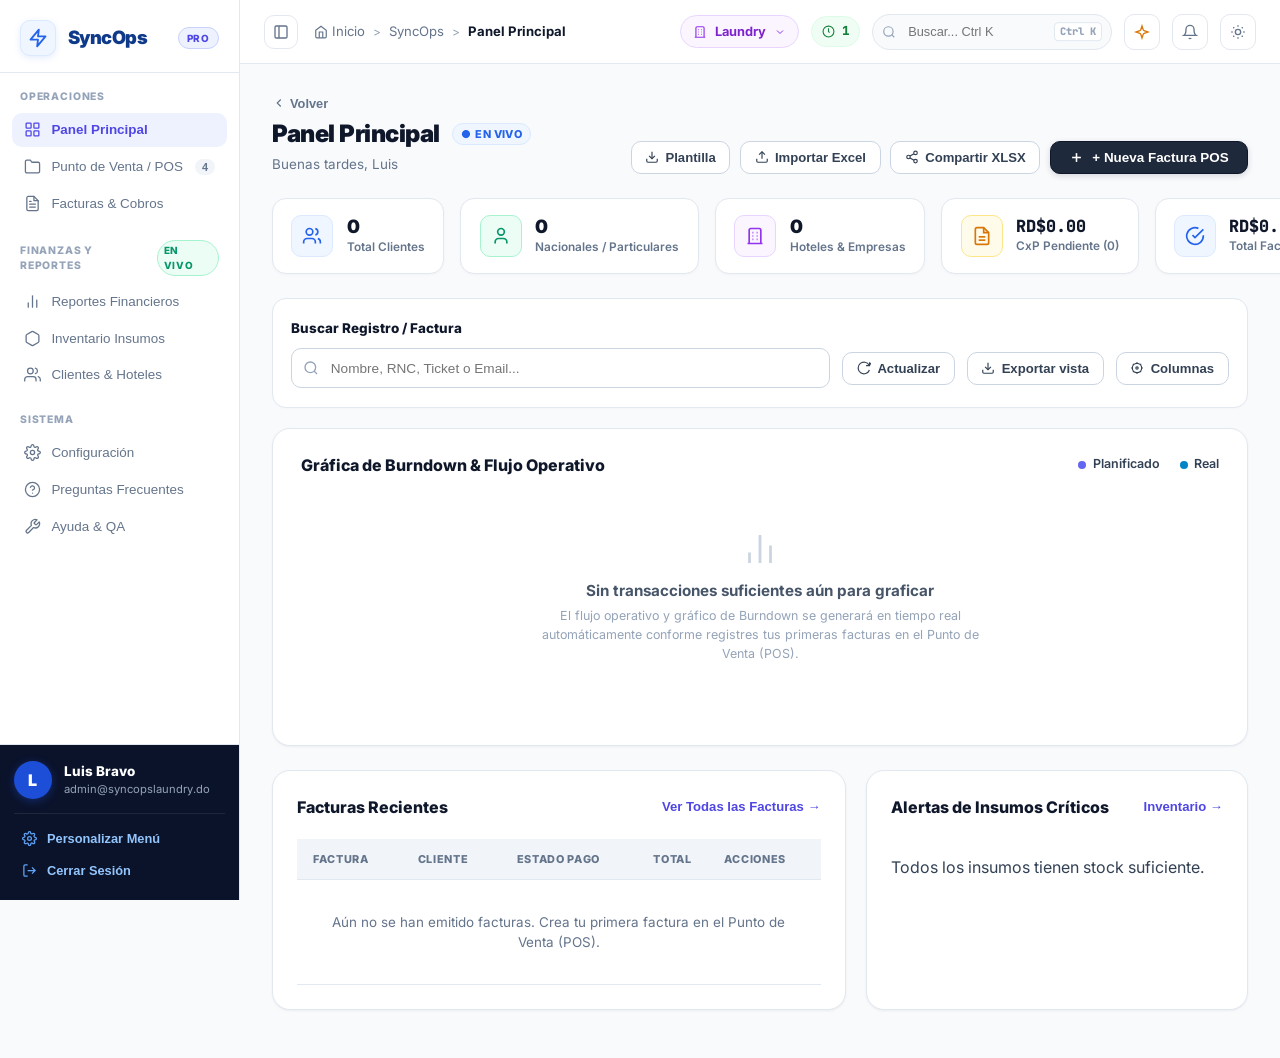
==== index.html @ 32631580 "feat: Add dark Fortexa user card with Personalizar Menú & Cerrar Sesión, and remove duplicate topbar" ====
<!DOCTYPE html>
<html lang="es">
<head>
  <meta charset="UTF-8" />
  <meta name="viewport" content="width=device-width, initial-scale=1.0" />
  <title>SyncOps — Laundry, Tailoring &amp; Billing Suite</title>

  <!-- Google Fonts: Inter + JetBrains Mono -->
  <link rel="preconnect" href="https://fonts.googleapis.com" />
  <link rel="preconnect" href="https://fonts.gstatic.com" crossorigin />
  <link href="https://fonts.googleapis.com/css2?family=Inter:wght@300;400;500;600;700;800;900&family=JetBrains+Mono:wght@500;700&display=swap" rel="stylesheet" />
  
  <link rel="stylesheet" href="styles.css" />
</head>
<body class="app-body">

  <!-- ==============================================
       BARRA LATERAL DE NAVEGACIÓN
       ============================================== -->
  <aside class="sidebar">
    <!-- Brand Header -->
    <div class="sidebar-brand">
      <div class="brand-icon">
        <svg width="20" height="20" viewBox="0 0 24 24" fill="none" stroke="#2563EB" stroke-width="2.2" stroke-linecap="round" stroke-linejoin="round">
          <polygon points="13 2 3 14 12 14 11 22 21 10 12 10 13 2"></polygon>
        </svg>
      </div>
      <span class="brand-name">SyncOps</span>
      <span class="brand-badge">PRO</span>
    </div>

    <!-- Navegación -->
    <nav class="sidebar-nav">
      <div class="nav-section-label">
        <span>OPERACIONES</span>
      </div>
      
      <button class="nav-item active" onclick="switchSection('dashboard', this)">
        <svg class="nav-icon" viewBox="0 0 24 24" fill="none" stroke="currentColor" stroke-width="2" stroke-linecap="round" stroke-linejoin="round">
          <rect x="3" y="3" width="7" height="7" rx="1"></rect>
          <rect x="14" y="3" width="7" height="7" rx="1"></rect>
          <rect x="14" y="14" width="7" height="7" rx="1"></rect>
          <rect x="3" y="14" width="7" height="7" rx="1"></rect>
        </svg>
        <span>Panel Principal</span>
      </button>

      <button class="nav-item" onclick="switchSection('pos', this)">
        <svg class="nav-icon" viewBox="0 0 24 24" fill="none" stroke="currentColor" stroke-width="2" stroke-linecap="round" stroke-linejoin="round">
          <path d="M22 19a2 2 0 0 1-2 2H4a2 2 0 0 1-2-2V5a2 2 0 0 1 2-2h5l2 3h9a2 2 0 0 1 2 2z"></path>
        </svg>
        <span>Punto de Venta / POS</span>
        <span class="nav-badge-pill">4</span>
      </button>

      <button class="nav-item" onclick="switchSection('facturacion', this)">
        <svg class="nav-icon" viewBox="0 0 24 24" fill="none" stroke="currentColor" stroke-width="2" stroke-linecap="round" stroke-linejoin="round">
          <path d="M14 2H6a2 2 0 0 0-2 2v16a2 2 0 0 0 2 2h12a2 2 0 0 0 2-2V8z"></path>
          <polyline points="14 2 14 8 20 8"></polyline>
          <line x1="16" y1="13" x2="8" y2="13"></line>
          <line x1="16" y1="17" x2="8" y2="17"></line>
          <polyline points="10 9 9 9 8 9"></polyline>
        </svg>
        <span>Facturas &amp; Cobros</span>
      </button>

      <div class="nav-section-label">
        <span>FINANZAS Y REPORTES</span>
        <span class="badge-live">En vivo</span>
      </div>

      <button class="nav-item" onclick="switchSection('reportes', this)">
        <svg class="nav-icon" viewBox="0 0 24 24" fill="none" stroke="currentColor" stroke-width="2" stroke-linecap="round" stroke-linejoin="round">
          <line x1="18" y1="20" x2="18" y2="10"></line>
          <line x1="12" y1="20" x2="12" y2="4"></line>
          <line x1="6" y1="20" x2="6" y2="14"></line>
        </svg>
        <span>Reportes Financieros</span>
      </button>

      <button class="nav-item" onclick="switchSection('inventario', this)">
        <svg class="nav-icon" viewBox="0 0 24 24" fill="none" stroke="currentColor" stroke-width="2" stroke-linecap="round" stroke-linejoin="round">
          <path d="M21 16V8a2 2 0 0 0-1-1.73l-7-4a2 2 0 0 0-2 0l-7 4A2 2 0 0 0 3 8v8a2 2 0 0 0 1 1.73l7 4a2 2 0 0 0 2 0l7-4A2 2 0 0 0 21 16z"></path>
        </svg>
        <span>Inventario Insumos</span>
      </button>

      <button class="nav-item" onclick="switchSection('clientes', this)">
        <svg class="nav-icon" viewBox="0 0 24 24" fill="none" stroke="currentColor" stroke-width="2" stroke-linecap="round" stroke-linejoin="round">
          <path d="M17 21v-2a4 4 0 0 0-4-4H5a4 4 0 0 0-4 4v2"></path>
          <circle cx="9" cy="7" r="4"></circle>
          <path d="M23 21v-2a4 4 0 0 0-3-3.87"></path>
          <path d="M16 3.13a4 4 0 0 1 0 7.75"></path>
        </svg>
        <span>Clientes &amp; Hoteles</span>
      </button>

      <div class="nav-section-label">
        <span>SISTEMA</span>
      </div>

      <button class="nav-item" onclick="switchSection('configuracion', this)">
        <svg class="nav-icon" viewBox="0 0 24 24" fill="none" stroke="currentColor" stroke-width="2" stroke-linecap="round" stroke-linejoin="round">
          <circle cx="12" cy="12" r="3"></circle>
          <path d="M19.4 15a1.65 1.65 0 0 0 .33 1.82l.06.06a2 2 0 0 1 0 2.83 2 2 0 0 1-2.83 0l-.06-.06a1.65 1.65 0 0 0-1.82-.33 1.65 1.65 0 0 0-1 1.51V21a2 2 0 0 1-2 2 2 2 0 0 1-2-2v-.09A1.65 1.65 0 0 0 9 19.4a1.65 1.65 0 0 0-1.82.33l-.06.06a2 2 0 0 1-2.83 0 2 2 0 0 1 0-2.83l.06-.06a1.65 1.65 0 0 0 .33-1.82 1.65 1.65 0 0 0-1.51-1H3a2 2 0 0 1-2-2 2 2 0 0 1 2-2h.09A1.65 1.65 0 0 0 4.6 9a1.65 1.65 0 0 0-.33-1.82l-.06-.06a2 2 0 0 1 0-2.83 2 2 0 0 1 2.83 0l.06.06a1.65 1.65 0 0 0 1.82.33H9a1.65 1.65 0 0 0 1-1.51V3a2 2 0 0 1 2-2 2 2 0 0 1 2 2v.09a1.65 1.65 0 0 0 1 1.51 1.65 1.65 0 0 0 1.82-.33l.06-.06a2 2 0 0 1 2.83 0 2 2 0 0 1 0 2.83l-.06.06a1.65 1.65 0 0 0-.33 1.82V9a1.65 1.65 0 0 0 1.51 1H21a2 2 0 0 1 2 2 2 2 0 0 1-2 2h-.09a1.65 1.65 0 0 0-1.51 1z"></path>
        </svg>
        <span>Configuración</span>
      </button>

      <button class="nav-item" onclick="switchSection('faq', this)">
        <svg class="nav-icon" viewBox="0 0 24 24" fill="none" stroke="currentColor" stroke-width="2" stroke-linecap="round" stroke-linejoin="round">
          <circle cx="12" cy="12" r="10"></circle>
          <path d="M9.09 9a3 3 0 0 1 5.83 1c0 2-3 3-3 3"></path>
          <line x1="12" y1="17" x2="12.01" y2="17"></line>
        </svg>
        <span>Preguntas Frecuentes</span>
      </button>

      <button class="nav-item" onclick="switchSection('ayuda', this)">
        <svg class="nav-icon" viewBox="0 0 24 24" fill="none" stroke="currentColor" stroke-width="2" stroke-linecap="round" stroke-linejoin="round">
          <path d="M14.7 6.3a1 1 0 0 0 0 1.4l1.6 1.6a1 1 0 0 0 1.4 0l3.77-3.77a6 6 0 0 1-7.94 7.94l-6.91 6.91a2.12 2.12 0 0 1-3-3l6.91-6.91a6 6 0 0 1 7.94-7.94l-3.76 3.76z"></path>
        </svg>
        <span>Ayuda &amp; QA</span>
      </button>
    </nav>

    <!-- Footer de Usuario Estilo Fortexa ERP -->
    <div class="sidebar-user-card">
      <div class="sidebar-user-profile">
        <div class="user-avatar-circle" id="userAvatar">L</div>
        <div class="user-meta">
          <strong id="userName">Luis Bravo</strong>
          <span id="userEmailText">luisbravobello@gmail.com</span>
        </div>
      </div>
      <div class="sidebar-user-links">
        <button type="button" class="sidebar-user-action-btn" onclick="switchSection('configuracion', document.querySelectorAll('.nav-item')[5])">
          <svg width="15" height="15" viewBox="0 0 24 24" fill="none" stroke="currentColor" stroke-width="2"><circle cx="12" cy="12" r="3"/><path d="M19.4 15a1.65 1.65 0 0 0 .33 1.82l.06.06a2 2 0 0 1 0 2.83 2 2 0 0 1-2.83 0l-.06-.06a1.65 1.65 0 0 0-1.82-.33 1.65 1.65 0 0 0-1 1.51V21a2 2 0 0 1-2 2 2 2 0 0 1-2-2v-.09A1.65 1.65 0 0 0 9 19.4a1.65 1.65 0 0 0-1.82.33l-.06.06a2 2 0 0 1-2.83 0 2 2 0 0 1 0-2.83l.06-.06a1.65 1.65 0 0 0 .33-1.82 1.65 1.65 0 0 0-1.51-1H3a2 2 0 0 1-2-2 2 2 0 0 1 2-2h.09A1.65 1.65 0 0 0 4.6 9a1.65 1.65 0 0 0-.33-1.82l-.06-.06a2 2 0 0 1 0-2.83 2 2 0 0 1 2.83 0l.06.06a1.65 1.65 0 0 0 1.82.33H9a1.65 1.65 0 0 0 1-1.51V3a2 2 0 0 1 2-2 2 2 0 0 1 2 2v.09a1.65 1.65 0 0 0 1 1.51 1.65 1.65 0 0 0 1.82-.33l.06-.06a2 2 0 0 1 2.83 0 2 2 0 0 1 0 2.83l-.06.06a1.65 1.65 0 0 0-.33 1.82V9a1.65 1.65 0 0 0 1.51 1H21a2 2 0 0 1 2 2 2 2 0 0 1-2 2h-.09a1.65 1.65 0 0 0-1.51 1z"/></svg>
          <span>Personalizar Menú</span>
        </button>
        <button type="button" class="sidebar-user-action-btn btn-logout-action" onclick="logout()">
          <svg width="15" height="15" viewBox="0 0 24 24" fill="none" stroke="currentColor" stroke-width="2"><path d="M9 21H5a2 2 0 0 1-2-2V5a2 2 0 0 1 2-2h4M16 17l5-5-5-5M21 12H9"/></svg>
          <span>Cerrar Sesión</span>
        </button>
      </div>
    </div>
  </aside>

  <!-- ==============================================
       MAIN LAYOUT & TOPBAR (FORTEXA ERP)
       ============================================== -->
  <div class="main-layout">
    
    <header class="topbar">
      <!-- Izquierda: Sidebar Toggle & Breadcrumbs -->
      <div class="topbar-left">
        <button class="btn-sidebar-toggle" title="Contraer barra lateral" onclick="document.querySelector('.sidebar').classList.toggle('collapsed')">
          <svg width="16" height="16" viewBox="0 0 24 24" fill="none" stroke="currentColor" stroke-width="2"><rect x="3" y="3" width="18" height="18" rx="2"/><line x1="9" y1="3" x2="9" y2="21"/></svg>
        </button>
        <div class="breadcrumbs">
          <a href="#" onclick="switchSection('dashboard', document.querySelectorAll('.nav-item')[0])">
            <svg width="14" height="14" viewBox="0 0 24 24" fill="none" stroke="currentColor" stroke-width="2"><path d="m3 9 9-7 9 7v11a2 2 0 0 1-2 2H5a2 2 0 0 1-2-2z"/><polyline points="9 22 9 12 15 12 15 22"/></svg>
            <span>Inicio</span>
          </a>
          <span class="breadcrumbs-sep">&gt;</span>
          <span>SyncOps</span>
          <span class="breadcrumbs-sep">&gt;</span>
          <span class="breadcrumbs-current" id="currentSectionTitle">Panel Principal</span>
        </div>
      </div>

      <!-- Derecha: Selector de Empresa + Search + Badges + Notificaciones -->
      <div class="topbar-right">
        <div class="org-selector-pill" onclick="switchSection('configuracion', document.querySelectorAll('.nav-item')[5])">
          <svg width="14" height="14" viewBox="0 0 24 24" fill="none" stroke="currentColor" stroke-width="2"><path d="M3 21h18M9 8h1M9 12h1M9 16h1M14 8h1M14 12h1M14 16h1M5 21V5a2 2 0 0 1 2-2h10a2 2 0 0 1 2 2v16"/></svg>
          <span id="topbarOrgName">Laundry</span>
          <svg width="12" height="12" viewBox="0 0 24 24" fill="none" stroke="currentColor" stroke-width="2"><polyline points="6 9 12 15 18 9"/></svg>
        </div>

        <div class="status-counter-pill" title="Terminal Activa">
          <svg width="13" height="13" viewBox="0 0 24 24" fill="none" stroke="currentColor" stroke-width="2"><circle cx="12" cy="12" r="10"/><polyline points="12 6 12 12 14 14"/></svg>
          <span>1</span>
        </div>

        <div class="topbar-search-box">
          <svg class="search-icon-fixed" width="14" height="14" viewBox="0 0 24 24" fill="none" stroke="currentColor" stroke-width="2"><circle cx="11" cy="11" r="8"/><line x1="21" y1="21" x2="16.65" y2="16.65"/></svg>
          <input type="text" id="globalSearchInput" class="topbar-search-input" placeholder="Buscar... Ctrl K" oninput="handleGlobalSearch(this.value)" />
          <span class="search-shortcut-badge">Ctrl K</span>
          <div id="globalSearchResults" class="search-dropdown-menu" style="display: none;"></div>
        </div>

        <button class="topbar-action-btn" title="Asistente de Productividad" onclick="showToast('Asistente SyncOps activo y sincronizado.', 'info')">
          <svg width="16" height="16" viewBox="0 0 24 24" fill="none" stroke="#D97706" stroke-width="2"><path d="m12 3-1.9 5.8a2 2 0 0 1-1.3 1.3L3 12l5.8 1.9a2 2 0 0 1 1.3 1.3L12 21l1.9-5.8a2 2 0 0 1 1.3-1.3L21 12l-5.8-1.9a2 2 0 0 1-1.3-1.3Z"/></svg>
        </button>

        <button class="topbar-action-btn" title="Notificaciones" onclick="showToast('Bandeja de notificaciones limpia. No hay alertas pendientes.', 'info')">
          <svg width="16" height="16" viewBox="0 0 24 24" fill="none" stroke="currentColor" stroke-width="2"><path d="M18 8A6 6 0 0 0 6 8c0 7-3 9-3 9h18s-3-2-3-9"/><path d="M13.73 21a2 2 0 0 1-3.46 0"/></svg>
        </button>

        <button class="topbar-action-btn" title="Configuración de la Tienda" onclick="switchSection('configuracion', document.querySelectorAll('.nav-item')[5])">
          <svg width="16" height="16" viewBox="0 0 24 24" fill="none" stroke="currentColor" stroke-width="2"><circle cx="12" cy="12" r="4"/><path d="M12 2v2"/><path d="M12 20v2"/><path d="m4.93 4.93 1.41 1.41"/><path d="m17.66 17.66 1.41 1.41"/><path d="M2 12h2"/><path d="M20 12h2"/><path d="m6.34 17.66-1.41 1.41"/><path d="m19.07 4.93-1.41 1.41"/></svg>
        </button>
      </div>
    </header>

    <div class="content-wrapper">

      <!-- ====================================================
           1. SECCIÓN: DASHBOARD (PANEL PRINCIPAL FORTEXA ERP)
           ==================================================== -->
      <section id="section-dashboard" class="content-section active">
        
        <!-- HEADER DE PÁGINA FORTEXA -->
        <div class="fortexa-page-header">
          <div>
            <button class="btn-back-link" onclick="history.back()">
              <svg width="14" height="14" viewBox="0 0 24 24" fill="none" stroke="currentColor" stroke-width="2"><path d="m15 18-6-6 6-6"/></svg>
              <span>Volver</span>
            </button>
            <div class="fortexa-title-box">
              <h1 class="fortexa-title">Panel Principal</h1>
              <span class="badge-live-pill"><span style="color: #2563EB;">●</span> EN VIVO</span>
            </div>
            <p class="fortexa-sub" id="dashboardGreeting">Gestiona tu catálogo de operaciones, facturación y clientes</p>
          </div>

          <!-- BOTONES DE ACCIÓN FORTEXA ERP -->
          <div class="fortexa-actions-group">
            <button class="btn-fortexa-outline" onclick="testEpsonT20II()" title="Descargar plantilla de prueba">
              <svg width="14" height="14" viewBox="0 0 24 24" fill="none" stroke="currentColor" stroke-width="2"><path d="M21 15v4a2 2 0 0 1-2 2H5a2 2 0 0 1-2-2v-4"/><polyline points="7 10 12 15 17 10"/><line x1="12" y1="15" x2="12" y2="3"/></svg>
              <span>Plantilla</span>
            </button>
            <button class="btn-fortexa-outline" onclick="exportToExcel('facturas')" title="Exportar reporte de facturas">
              <svg width="14" height="14" viewBox="0 0 24 24" fill="none" stroke="currentColor" stroke-width="2"><path d="M21 15v4a2 2 0 0 1-2 2H5a2 2 0 0 1-2-2v-4"/><polyline points="17 8 12 3 7 8"/><line x1="12" y1="3" x2="12" y2="15"/></svg>
              <span>Importar Excel</span>
            </button>
            <button class="btn-fortexa-outline" onclick="exportToExcel('facturas')" title="Compartir XLSX">
              <svg width="14" height="14" viewBox="0 0 24 24" fill="none" stroke="currentColor" stroke-width="2"><circle cx="18" cy="5" r="3"/><circle cx="6" cy="12" r="3"/><circle cx="18" cy="19" r="3"/><line x1="8.59" y1="13.51" x2="15.42" y2="17.49"/><line x1="15.41" y1="6.51" x2="8.59" y2="10.49"/></svg>
              <span>Compartir XLSX</span>
            </button>
            <button class="btn-fortexa-primary" onclick="switchSection('pos', document.querySelectorAll('.nav-item')[1])">
              <svg width="15" height="15" viewBox="0 0 24 24" fill="none" stroke="currentColor" stroke-width="2.5"><line x1="12" y1="5" x2="12" y2="19"/><line x1="5" y1="12" x2="19" y2="12"/></svg>
              <span>+ Nueva Factura POS</span>
            </button>
          </div>
        </div>

        <!-- FILA DE 5 TARJETAS KPI (FORTEXA ERP) -->
        <div class="fortexa-kpi-row">
          
          <!-- Card 1: Total Clientes -->
          <div class="fortexa-kpi-card">
            <div class="fortexa-kpi-icon kpi-bg-blue">
              <svg width="20" height="20" viewBox="0 0 24 24" fill="none" stroke="currentColor" stroke-width="2"><path d="M16 21v-2a4 4 0 0 0-4-4H6a4 4 0 0 0-4 4v2"/><circle cx="9" cy="7" r="4"/><path d="M22 21v-2a4 4 0 0 0-3-3.87"/><path d="M16 3.13a4 4 0 0 1 0 7.75"/></svg>
            </div>
            <div class="fortexa-kpi-info">
              <div class="fortexa-kpi-number" id="kpiClientesCount">0</div>
              <div class="fortexa-kpi-label">Total Clientes</div>
            </div>
          </div>

          <!-- Card 2: Particulares -->
          <div class="fortexa-kpi-card">
            <div class="fortexa-kpi-icon kpi-bg-green">
              <svg width="20" height="20" viewBox="0 0 24 24" fill="none" stroke="currentColor" stroke-width="2"><path d="M19 21v-2a4 4 0 0 0-4-4H9a4 4 0 0 0-4 4v2"/><circle cx="12" cy="7" r="4"/></svg>
            </div>
            <div class="fortexa-kpi-info">
              <div class="fortexa-kpi-number" id="kpiParticularesCount">0</div>
              <div class="fortexa-kpi-label">Nacionales / Particulares</div>
            </div>
          </div>

          <!-- Card 3: Hoteles & Corporativos -->
          <div class="fortexa-kpi-card">
            <div class="fortexa-kpi-icon kpi-bg-purple">
              <svg width="20" height="20" viewBox="0 0 24 24" fill="none" stroke="currentColor" stroke-width="2"><path d="M3 21h18M9 8h1M9 12h1M9 16h1M14 8h1M14 12h1M14 16h1M5 21V5a2 2 0 0 1 2-2h10a2 2 0 0 1 2 2v16"/></svg>
            </div>
            <div class="fortexa-kpi-info">
              <div class="fortexa-kpi-number" id="kpiHotelesCount">0</div>
              <div class="fortexa-kpi-label">Hoteles &amp; Empresas</div>
            </div>
          </div>

          <!-- Card 4: Cuentas por Cobrar Pendiente -->
          <div class="fortexa-kpi-card">
            <div class="fortexa-kpi-icon kpi-bg-amber">
              <svg width="20" height="20" viewBox="0 0 24 24" fill="none" stroke="currentColor" stroke-width="2"><path d="M14 2H6a2 2 0 0 0-2 2v16a2 2 0 0 0 2 2h12a2 2 0 0 0 2-2V8z"/><polyline points="14 2 14 8 20 8"/><line x1="16" y1="13" x2="8" y2="13"/><line x1="16" y1="17" x2="8" y2="17"/></svg>
            </div>
            <div class="fortexa-kpi-info">
              <div class="fortexa-kpi-number font-mono text-amber" id="kpiCxPPendiente">RD$0.00</div>
              <div class="fortexa-kpi-label">CxP Pendiente (<span id="kpiFacturasPendientesCount">0</span>)</div>
            </div>
          </div>

          <!-- Card 5: Total Facturado / Cobrado -->
          <div class="fortexa-kpi-card">
            <div class="fortexa-kpi-icon kpi-bg-blue">
              <svg width="20" height="20" viewBox="0 0 24 24" fill="none" stroke="currentColor" stroke-width="2"><path d="M22 11.08V12a10 10 0 1 1-5.93-9.14"/><polyline points="22 4 12 14.01 9 11.01"/></svg>
            </div>
            <div class="fortexa-kpi-info">
              <div class="fortexa-kpi-number font-mono text-blue" id="kpiVentasHoy">RD$0.00</div>
              <div class="fortexa-kpi-label">Total Facturado</div>
            </div>
          </div>

        </div>

        <!-- TARJETA DE BÚSQUEDA Y FILTRADO FORTEXA ERP -->
        <div class="fortexa-filter-card">
          <div class="fortexa-filter-title">Buscar Registro / Factura</div>
          <div class="fortexa-filter-row">
            <div class="fortexa-filter-input-box">
              <svg class="fortexa-filter-icon" width="16" height="16" viewBox="0 0 24 24" fill="none" stroke="currentColor" stroke-width="2"><circle cx="11" cy="11" r="8"/><line x1="21" y1="21" x2="16.65" y2="16.65"/></svg>
              <input type="text" class="fortexa-filter-input" placeholder="Nombre, RNC, Ticket o Email..." oninput="handleGlobalSearch(this.value)" />
            </div>
            <button class="btn-fortexa-outline" onclick="renderDashboard()" title="Actualizar datos">
              <svg width="14" height="14" viewBox="0 0 24 24" fill="none" stroke="currentColor" stroke-width="2"><path d="M21.5 2v6h-6M21.34 15.57a10 10 0 1 1-.57-8.38l5.67-5.67"/></svg>
              <span>Actualizar</span>
            </button>
            <button class="btn-fortexa-outline" onclick="exportToExcel('dashboard')" title="Exportar vista actual">
              <svg width="14" height="14" viewBox="0 0 24 24" fill="none" stroke="currentColor" stroke-width="2"><path d="M21 15v4a2 2 0 0 1-2 2H5a2 2 0 0 1-2-2v-4"/><polyline points="7 10 12 15 17 10"/><line x1="12" y1="15" x2="12" y2="3"/></svg>
              <span>Exportar vista</span>
            </button>
            <button class="btn-fortexa-outline" onclick="showToast('Vista de columnas optimizada.', 'info')" title="Ajustar columnas">
              <svg width="14" height="14" viewBox="0 0 24 24" fill="none" stroke="currentColor" stroke-width="2"><path d="M12 20a8 8 0 1 0 0-16 8 8 0 0 0 0 16Z"/><path d="M12 14a2 2 0 1 0 0-4 2 2 0 0 0 0 4Z"/><path d="M12 2v2"/><path d="M12 20v2"/><path d="m4.93 4.93 1.41 1.41"/><path d="m17.66 17.66 1.41 1.41"/><path d="M2 12h2"/><path d="M20 12h2"/><path d="m6.34 17.66-1.41 1.41"/><path d="m19.07 4.93-1.41 1.41"/></svg>
              <span>Columnas</span>
            </button>
          </div>
        </div>

        <!-- GRÁFICA DE TENDENCIA OPERATIVA (DINÁMICA Y LIMPIA) -->
        <div class="chart-card">
          <div class="chart-header">
            <span class="chart-title">Gráfica de Burndown &amp; Flujo Operativo</span>
            <div class="chart-legends">
              <div class="legend-item">
                <span class="legend-dot-plan"></span>
                <span>Planificado</span>
              </div>
              <div class="legend-item">
                <span class="legend-dot-real"></span>
                <span>Real</span>
              </div>
            </div>
          </div>

          <div class="chart-svg-container" id="dashboardChartContainer">
            <!-- Renderizado dinámicamente por JavaScript -->
          </div>
        </div>

        <!-- TABLAS DEL DASHBOARD -->
        <div class="grid-2col">
          <div class="card">
            <div class="card-header">
              <h3>Facturas Recientes</h3>
              <button class="btn-link" onclick="switchSection('facturacion', document.querySelectorAll('.nav-item')[2])">Ver Todas las Facturas →</button>
            </div>
            <div class="table-responsive">
              <table class="table" id="tableRecentOrders">
                <thead>
                  <tr>
                    <th>FACTURA</th>
                    <th>CLIENTE</th>
                    <th>ESTADO PAGO</th>
                    <th style="text-align: right;">TOTAL</th>
                    <th>ACCIONES</th>
                  </tr>
                </thead>
                <tbody></tbody>
              </table>
            </div>
          </div>

          <div class="card">
            <div class="card-header">
              <h3>Alertas de Insumos Críticos</h3>
              <button class="btn-link" onclick="switchSection('inventario', document.querySelectorAll('.nav-item')[4])">Inventario →</button>
            </div>
            <div class="alerts-list" id="dashboardAlertsList"></div>
          </div>
        </div>
      </section>

      <!-- ====================================================
           2. SECCIÓN: PUNTO DE VENTA (POS)
           ==================================================== -->
      <section class="content-section" id="section-pos">
        <div class="pos-layout">
          
          <!-- LADO IZQUIERDO: CLIENTE, CATÁLOGO Y PERSONALIZACIÓN DE PRENDAS -->
          <div class="pos-left">
            
            <!-- PASO 1: DATOS DE LA FACTURA & CLIENTE -->
            <div class="card pos-step-card" style="margin-bottom: 1.25rem;">
              <div class="pos-step-header">
                <div class="pos-step-badge">1</div>
                <div>
                  <h4 class="pos-step-title">Cliente &amp; Número de Factura</h4>
                  <p class="pos-step-sub">Define el cliente y la secuencia de la orden</p>
                </div>
                <button class="btn btn-sm btn-outline" style="margin-left: auto;" onclick="openNewClientModal()">
                  <svg width="14" height="14" viewBox="0 0 24 24" fill="none" stroke="currentColor" stroke-width="2"><path d="M16 21v-2a4 4 0 0 0-4-4H6a4 4 0 0 0-4 4v2"/><circle cx="9" cy="7" r="4"/><line x1="19" y1="8" x2="19" y2="14"/><line x1="22" y1="11" x2="16" y2="11"/></svg>
                  <span>+ Registrar Cliente</span>
                </button>
              </div>

              <!-- Fila de Entradas Paso 1 -->
              <div class="pos-step1-grid">
                <div class="form-group">
                  <label class="field-label">Nº de Factura Actual:</label>
                  <input type="text" id="posInvoiceNumber" class="form-input font-mono font-bold text-blue" style="background: #EFF6FF; border-color: #BFDBFE;" placeholder="FAC-001001" />
                </div>
                <div class="form-group">
                  <label class="field-label">Seleccionar Cliente:</label>
                  <select id="posClientSelect" class="form-input" onchange="handleClientSelect(this)"></select>
                </div>
                <div class="form-group">
                  <label class="field-label">Fecha / Hora de Entrega:</label>
                  <input type="datetime-local" id="posDeliveryDate" class="form-input" />
                </div>
              </div>

              <div class="pos-urgent-row">
                <label class="checkbox-label" style="color: #DC2626; font-weight: 700;">
                  <input type="checkbox" id="posIsUrgent" onchange="calculatePosTotal()" />
                  <span>Servicio Urgente / Prioritario (+15% Recargo por Entrega Inmediata)</span>
                </label>
              </div>
            </div>

            <!-- PASO 2: CATÁLOGO Y PERSONALIZACIÓN DE PRECIOS -->
            <div class="card pos-step-card">
              <div class="pos-step-header">
                <div class="pos-step-badge">2</div>
                <div>
                  <h4 class="pos-step-title">Catálogo de Servicios &amp; Máquinas</h4>
                  <p class="pos-step-sub">Haz clic en cualquier ítem para cargarlo y personalizar su precio</p>
                </div>
              </div>

              <!-- Pestañas de Categoría Limpias -->
              <div class="catalog-tabs">
                <button class="catalog-tab active" onclick="filterCatalog('Todos', this)">Todos</button>
                <button class="catalog-tab" onclick="filterCatalog('Lavandería', this)">Lavandería</button>
                <button class="catalog-tab" onclick="filterCatalog('Sastrería', this)">Sastrería</button>
                <button class="catalog-tab" onclick="filterCatalog('Autoservicio', this)">Autoservicio &amp; Máquinas</button>
                <button class="catalog-tab" onclick="filterCatalog('Hotelería', this)">Hotelería (x Kg)</button>
              </div>

              <!-- Cuadrícula de Ítems Clickeables -->
              <div class="catalog-grid" id="posCatalogGrid"></div>

              <!-- Formulario de Configuración del Ítem con Precio Personalizado -->
              <div class="item-builder-box">
                <div class="item-builder-header">
                  <div style="display: flex; align-items: center; gap: .5rem;">
                    <svg width="16" height="16" viewBox="0 0 24 24" fill="none" stroke="#2563EB" stroke-width="2"><path d="M12 20h9"/><path d="M16.5 3.5a2.121 2.121 0 0 1 3 3L7 19l-4 1 1-4L16.5 3.5z"/></svg>
                    <span id="builderItemName" style="font-weight: 800; color: #1E293B;">Configuración del Artículo / Servicio</span>
                  </div>
                  <span class="badge-pill bg-blue" style="font-size: .74rem; font-weight: 700;">Precio Editable al Instante</span>
                </div>

                <div class="form-row-3" style="display: grid; grid-template-columns: 1.5fr 1fr 0.8fr; gap: .75rem; margin-bottom: .75rem;">
                  <div class="form-group">
                    <label class="field-label">Descripción / Prenda:</label>
                    <input type="text" id="builderDesc" class="form-input" placeholder="Ej. Camisa de Lino / Vestido" />
                  </div>
                  <div class="form-group">
                    <label class="field-label">Categoría / Servicio:</label>
                    <select id="builderService" class="form-input" onchange="toggleTailoringDrawer(this.value)">
                      <option value="Lavandería">Lavandería (Lavado &amp; Planchado)</option>
                      <option value="Sastrería">Sastrería / Arreglo</option>
                      <option value="Autoservicio">Autoservicio / Máquina</option>
                      <option value="HotelVolumen">Hotelería / Gran Volumen (x Kg)</option>
                    </select>
                  </div>
                  <div class="form-group">
                    <label class="field-label">Cantidad / Peso:</label>
                    <div style="display: flex; align-items: center; gap: 4px;">
                      <input type="number" id="builderQty" class="form-input font-mono font-bold" value="1" min="1" step="1" style="text-align: center;" />
                    </div>
                  </div>
                </div>

                <div class="form-row-3" style="display: grid; grid-template-columns: 1fr 1fr 1fr; gap: .75rem; margin-bottom: .85rem;">
                  <!-- PRECIO PERSONALIZABLE POR EL USUARIO -->
                  <div class="form-group">
                    <label class="field-label" style="color: #2563EB; font-weight: 800;">Precio Unitario Personalizado (RD$) *</label>
                    <input type="number" id="builderPrice" class="form-input font-mono font-bold" value="180" style="border: 2px solid #2563EB; background: #EFF6FF; color: #1D4ED8; font-size: 1.05rem;" />
                  </div>
                  <div class="form-group">
                    <label class="field-label">Color / Tipo de Tela:</label>
                    <input type="text" id="builderColor" class="form-input" placeholder="Ej. Azul Marino / Lino" />
                  </div>
                  <div class="form-group">
                    <label class="field-label">Observaciones / Detalles:</label>
                    <input type="text" id="builderDefects" class="form-input" placeholder="Ej. Mancha previa, botón extra" />
                  </div>
                </div>

                <div class="tailoring-drawer" id="tailoringDrawer" style="display: none;">
                  <div class="drawer-header">Especificaciones de Sastrería &amp; Taller</div>
                  <div class="form-row-2" style="display: grid; grid-template-columns: 1fr 1fr; gap: .75rem;">
                    <div class="form-group">
                      <label class="field-label">Tipo de Arreglo:</label>
                      <input type="text" id="tailorAlterationType" class="form-input" placeholder="Ej. Dobladillo / Ruedo a 38 pulgadas" />
                    </div>
                    <div class="form-group">
                      <label class="field-label">Medidas / Indicaciones:</label>
                      <input type="text" id="tailorMeasurements" class="form-input" placeholder="Ej. Reducir 2cm en cintura" />
                    </div>
                  </div>
                </div>

                <button type="button" class="btn btn-primary btn-add-item" onclick="addItemToOrder()" style="width: 100%; padding: .85rem; font-size: .92rem; font-weight: 800; display: flex; align-items: center; justify-content: center; gap: .5rem;">
                  <svg width="18" height="18" viewBox="0 0 24 24" fill="none" stroke="currentColor" stroke-width="2.5"><line x1="12" y1="5" x2="12" y2="19"/><line x1="5" y1="12" x2="19" y2="12"/></svg>
                  <span>Agregar Artículo a la Factura</span>
                </button>
              </div>
            </div>
          </div>

          <!-- LADO DERECHO: RESUMEN DE FACTURA, TOTALES & COBRO -->
          <div class="pos-right">
            <div class="card pos-summary-card">
              <div class="card-header" style="border-bottom: 1px solid var(--border); padding-bottom: .85rem;">
                <div>
                  <h3 style="font-size: 1.05rem;">Resumen de Factura</h3>
                  <span style="font-size: .75rem; color: var(--text-muted);">Comprobante en tiempo real</span>
                </div>
                <span class="badge-pill bg-blue" id="posItemsCount">0 artículos</span>
              </div>

              <!-- Lista de Prendas Agregadas -->
              <div class="pos-items-list" id="posItemsList">
                <div class="empty-state-pos">No hay artículos agregados a la orden.</div>
              </div>

              <!-- Desglose de Totales -->
              <div class="pos-totals-box">
                <div class="total-row">
                  <span>Subtotal:</span>
                  <strong id="posSubtotal" class="font-mono">RD$0.00</strong>
                </div>
                <div class="total-row">
                  <span>Descuento Especial (RD$):</span>
                  <input type="number" id="posDiscount" class="input-inline font-mono" value="0" min="0" oninput="calculatePosTotal()" />
                </div>
                
                <!-- TOTAL DESTACADO -->
                <div class="total-row-highlight" style="background: #1E293B; color: #FFFFFF; border-radius: var(--r-md); padding: .85rem 1.15rem; margin: .85rem 0;">
                  <span style="color: #94A3B8; font-size: .95rem; font-weight: 800;">TOTAL GENERAL:</span>
                  <strong id="posTotal" class="font-mono" style="font-size: 1.45rem; font-weight: 900; color: #38BDF8;">RD$0.00</strong>
                </div>

                <!-- Método de Pago -->
                <div style="margin-top: .75rem;">
                  <label class="field-label" style="font-size: .78rem; font-weight: 800; color: var(--text-muted); text-transform: uppercase;">Método de Cobro:</label>
                  <div class="payment-tabs">
                    <button type="button" class="payment-tab active" onclick="selectPaymentMethod('Efectivo', this)">Efectivo</button>
                    <button type="button" class="payment-tab" onclick="selectPaymentMethod('Tarjeta', this)">Tarjeta POS</button>
                    <button type="button" class="payment-tab" onclick="selectPaymentMethod('Transferencia', this)">Transferencia</button>
                  </div>
                </div>

                <!-- Monto Cobrado / Abono -->
                <div class="form-group" style="margin-top: .85rem;">
                  <div style="display: flex; justify-content: space-between; align-items: center; margin-bottom: 4px;">
                    <label class="field-label">Monto Cobrado / Abono (RD$):</label>
                    <button type="button" class="btn-link" style="font-size: .74rem; font-weight: 800; color: #2563EB;" onclick="payFullOrder()">Pagar Total Completo</button>
                  </div>
                  <input type="number" id="posAmountPaid" class="form-input font-mono font-bold" value="0" min="0" oninput="calculatePosTotal()" style="font-size: 1.05rem;" />
                </div>

                <!-- Saldo Pendiente -->
                <div class="total-row" style="margin-top: .65rem; padding-top: .5rem; border-top: 1px dashed var(--border);">
                  <span style="font-weight: 800; color: #DC2626;">Saldo Pendiente por Cobrar:</span>
                  <strong id="posBalanceDue" class="font-mono text-rose font-bold" style="font-size: 1.05rem;">RD$0.00</strong>
                </div>

                <!-- Botón Principal: Generar Factura e Imprimir -->
                <button type="button" class="btn btn-success" onclick="saveAndPrintOrder()" style="width: 100%; margin-top: 1.15rem; padding: .95rem; font-size: .95rem; font-weight: 900; letter-spacing: .02em; display: flex; align-items: center; justify-content: center; gap: .6rem; box-shadow: 0 4px 14px rgba(5, 150, 105, 0.25);">
                  <svg width="18" height="18" viewBox="0 0 24 24" fill="none" stroke="currentColor" stroke-width="2.5"><polyline points="6 9 6 2 18 2 18 9"/><path d="M6 18H4a2 2 0 0 1-2-2v-5a2 2 0 0 1 2-2h16a2 2 0 0 1 2 2v5a2 2 0 0 1-2 2h-2"/><rect width="12" height="8" x="6" y="14"/></svg>
                  <span>EMITIR FACTURA &amp; IMPRIMIR TICKET</span>
                </button>
              </div>

          </div>
        </div>
      </section>

      <!-- ====================================================
           3. SECCIÓN: FACTURACIÓN & HISTORIAL DE FACTURAS (FORTEXA ERP)
           ==================================================== -->
      <section id="section-facturacion" class="content-section">
        <!-- HEADER DE PÁGINA FORTEXA -->
        <div class="fortexa-page-header">
          <div>
            <button class="btn-back-link" onclick="switchSection('dashboard', document.querySelectorAll('.nav-item')[0])">
              <svg width="14" height="14" viewBox="0 0 24 24" fill="none" stroke="currentColor" stroke-width="2"><path d="m15 18-6-6 6-6"/></svg>
              <span>Volver al Panel</span>
            </button>
            <div class="fortexa-title-box">
              <h1 class="fortexa-title">Historial de Facturas &amp; Cobros</h1>
              <span class="badge-live-pill"><span style="color: #2563EB;">●</span> EN VIVO</span>
            </div>
            <p class="fortexa-sub">Monitorea facturas emitidas, saldos pendientes y cobros registrados</p>
          </div>

          <!-- BOTONES DE ACCIÓN FORTEXA ERP -->
          <div class="fortexa-actions-group">
            <button class="btn-fortexa-outline" onclick="exportToExcel('facturas')" title="Exportar reporte de facturas">
              <svg width="14" height="14" viewBox="0 0 24 24" fill="none" stroke="currentColor" stroke-width="2"><path d="M14 2H6a2 2 0 0 0-2 2v16a2 2 0 0 0 2 2h12a2 2 0 0 0 2-2V8z"/><polyline points="14 2 14 8 20 8"/><line x1="12" y1="18" x2="12" y2="12"/><line x1="9" y1="15" x2="15" y2="15"/></svg>
              <span>Exportar Excel</span>
            </button>
            <button class="btn-fortexa-primary" onclick="switchSection('pos', document.querySelectorAll('.nav-item')[1])">
              <svg width="15" height="15" viewBox="0 0 24 24" fill="none" stroke="currentColor" stroke-width="2.5"><line x1="12" y1="5" x2="12" y2="19"/><line x1="5" y1="12" x2="19" y2="12"/></svg>
              <span>+ Nueva Factura POS</span>
            </button>
          </div>
        </div>

        <!-- TARJETA DE BÚSQUEDA Y FILTRADO FORTEXA ERP -->
        <div class="fortexa-filter-card">
          <div class="fortexa-filter-title">Buscar Factura / Cliente</div>
          <div class="fortexa-filter-row">
            <div class="fortexa-filter-input-box">
              <svg class="fortexa-filter-icon" width="16" height="16" viewBox="0 0 24 24" fill="none" stroke="currentColor" stroke-width="2"><circle cx="11" cy="11" r="8"/><line x1="21" y1="21" x2="16.65" y2="16.65"/></svg>
              <input type="text" id="facturacionSearchInput" class="fortexa-filter-input" placeholder="Buscar factura, cliente, teléfono..." oninput="filterFacturacion(this.value)" />
            </div>
            <button class="btn-fortexa-outline" onclick="renderFacturacion()" title="Actualizar">
              <svg width="14" height="14" viewBox="0 0 24 24" fill="none" stroke="currentColor" stroke-width="2"><path d="M21.5 2v6h-6M21.34 15.57a10 10 0 1 1-.57-8.38l5.67-5.67"/></svg>
              <span>Actualizar</span>
            </button>
          </div>
        </div>

        <div class="card" style="border-radius: var(--r-lg); border: 1px solid var(--border);">
          <div class="card-header" style="border-bottom: 1px solid var(--border); padding-bottom: .85rem;">
            <div>
              <h3 style="font-size: 1.1rem; font-weight: 800; color: #0F172A;">Registro de Comprobantes Emitidos</h3>
              <p style="font-size: .78rem; color: var(--text-muted); margin-top: 2px;">Visualiza y edita facturas con el botón de lápiz ✏️</p>
            </div>
          </div>

          <!-- Filtro de Estados de Factura -->
          <div class="catalog-tabs" style="margin-bottom: 1.25rem;">
            <button class="catalog-tab active" onclick="setFacturacionFilter('todas', this)" id="tabFilterTodas">Todas (<span id="countFactTodas">0</span>)</button>
            <button class="catalog-tab" onclick="setFacturacionFilter('pagadas', this)" id="tabFilterPagadas">Pagadas (<span id="countFactPagadas">0</span>)</button>
            <button class="catalog-tab" onclick="setFacturacionFilter('pendientes', this)" id="tabFilterPendientes">Pendientes de Pago (<span id="countFactPendientes">0</span>)</button>
          </div>

          <div class="table-responsive">
            <table class="table" id="tableFacturas">
              <thead>
                <tr>
                  <th>Nº FACTURA</th>
                  <th>CLIENTE</th>
                  <th>FECHA</th>
                  <th>TOTAL</th>
                  <th>ABONO COBRADO</th>
                  <th>SALDO PENDIENTE</th>
                  <th>ESTADO</th>
                  <th>ACCIONES</th>
                </tr>
              </thead>
              <tbody id="facturacionTableBody"></tbody>
            </table>
          </div>
        </div>
      </section>

      <!-- ====================================================
           4. SECCIÓN: REPORTES & INGRESOS (DISEÑO FORTEXA ERP)
           ==================================================== -->
      <section id="section-reportes" class="content-section">
        
        <!-- HEADER DE PÁGINA FORTEXA -->
        <div class="fortexa-page-header">
          <div>
            <button class="btn-back-link" onclick="switchSection('dashboard', document.querySelectorAll('.nav-item')[0])">
              <svg width="14" height="14" viewBox="0 0 24 24" fill="none" stroke="currentColor" stroke-width="2"><path d="m15 18-6-6 6-6"/></svg>
              <span>Volver al Panel</span>
            </button>
            <div class="fortexa-title-box">
              <h1 class="fortexa-title">Reportes Financieros &amp; Ingresos</h1>
              <span class="badge-live-pill"><span style="color: #2563EB;">●</span> EN VIVO</span>
            </div>
            <p class="fortexa-sub">Análisis de facturación, recaudación y exportación formal en PDF y Excel</p>
          </div>

          <!-- BOTONES DE ACCIÓN FORTEXA ERP -->
          <div class="fortexa-actions-group">
            <button class="btn-fortexa-outline" onclick="exportFinancialSummaryExcel()" title="Descargar Excel">
              <svg width="14" height="14" viewBox="0 0 24 24" fill="none" stroke="currentColor" stroke-width="2"><path d="M14 2H6a2 2 0 0 0-2 2v16a2 2 0 0 0 2 2h12a2 2 0 0 0 2-2V8z"/><polyline points="14 2 14 8 20 8"/><line x1="8" y1="13" x2="16" y2="13"/><line x1="8" y1="17" x2="16" y2="17"/></svg>
              <span>Descargar Excel (.xlsx)</span>
            </button>
            <button class="btn-fortexa-primary" onclick="openPrintFinancialReport()" title="Generar Reporte PDF">
              <svg width="15" height="15" viewBox="0 0 24 24" fill="none" stroke="currentColor" stroke-width="2"><path d="M21 15v4a2 2 0 0 1-2 2H5a2 2 0 0 1-2-2v-4"/><polyline points="7 10 12 15 17 10"/><line x1="12" y1="15" x2="12" y2="3"/></svg>
              <span>Generar Reporte PDF</span>
            </button>
          </div>
        </div>

        <!-- 4 KPI Cards de Finanzas Fortexa -->
        <div class="fortexa-kpi-row" style="grid-template-columns: repeat(4, 1fr); margin-bottom: 1.5rem;">
          
          <div class="fortexa-kpi-card">
            <div class="fortexa-kpi-icon kpi-bg-blue">
              <svg width="20" height="20" viewBox="0 0 24 24" fill="none" stroke="currentColor" stroke-width="2"><rect x="2" y="5" width="20" height="14" rx="2"/><line x1="2" y1="10" x2="22" y2="10"/></svg>
            </div>
            <div class="fortexa-kpi-info">
              <div class="fortexa-kpi-number font-mono text-blue" id="repTotalFacturado">RD$0.00</div>
              <div class="fortexa-kpi-label">Total Facturado</div>
            </div>
          </div>

          <div class="fortexa-kpi-card">
            <div class="fortexa-kpi-icon kpi-bg-green">
              <svg width="20" height="20" viewBox="0 0 24 24" fill="none" stroke="currentColor" stroke-width="2"><polyline points="20 6 9 17 4 12"/></svg>
            </div>
            <div class="fortexa-kpi-info">
              <div class="fortexa-kpi-number font-mono text-green" id="repTotalCobrado">RD$0.00</div>
              <div class="fortexa-kpi-label">Total Recaudado / Cobrado</div>
            </div>
          </div>

          <div class="fortexa-kpi-card">
            <div class="fortexa-kpi-icon kpi-bg-amber">
              <svg width="20" height="20" viewBox="0 0 24 24" fill="none" stroke="currentColor" stroke-width="2"><circle cx="12" cy="12" r="10"/><line x1="12" y1="8" x2="12" y2="12"/><line x1="12" y1="16" x2="12.01" y2="16"/></svg>
            </div>
            <div class="fortexa-kpi-info">
              <div class="fortexa-kpi-number font-mono text-amber" id="repTotalPendiente">RD$0.00</div>
              <div class="fortexa-kpi-label">Cuentas por Cobrar (Saldos)</div>
            </div>
          </div>

          <div class="fortexa-kpi-card">
            <div class="fortexa-kpi-icon kpi-bg-purple">
              <svg width="20" height="20" viewBox="0 0 24 24" fill="none" stroke="currentColor" stroke-width="2"><path d="M14 2H6a2 2 0 0 0-2 2v16a2 2 0 0 0 2 2h12a2 2 0 0 0 2-2V8z"/></svg>
            </div>
            <div class="fortexa-kpi-info">
              <div class="fortexa-kpi-number" id="repTotalFacturasCount">0</div>
              <div class="fortexa-kpi-label">Total de Facturas</div>
            </div>
          </div>

        </div>

        <!-- Filtros Rápidos Fortexa ERP -->
        <div class="fortexa-filter-card" style="margin-bottom: 1.5rem;">
          <div class="fortexa-filter-title">Filtros de Análisis Financiero</div>
          <div class="form-row-3" style="align-items: flex-end; margin-bottom: 0;">
            <div class="form-group">
              <label class="field-label">Período de Análisis:</label>
              <select id="reportPeriodSelect" class="form-input" onchange="filterReportData()">
                <option value="all">Todo el Historial</option>
                <option value="today">Hoy</option>
                <option value="week">Últimos 7 Días</option>
                <option value="month">Este Mes</option>
              </select>
            </div>

            <div class="form-group">
              <label class="field-label">Estado de Pago:</label>
              <select id="reportStatusSelect" class="form-input" onchange="filterReportData()">
                <option value="all">Todas las Facturas</option>
                <option value="paid">Sólo Pagadas</option>
                <option value="pending">Sólo Pendientes</option>
              </select>
            </div>

            <div class="form-group">
              <label class="field-label">Buscar en Reporte:</label>
              <input type="text" id="reportSearchInput" class="form-input" placeholder="Filtrar por cliente o factura..." oninput="filterReportData()" />
            </div>
          </div>
        </div>

        <!-- Tabla Detallada de Ingresos -->
        <div class="card" style="border-radius: var(--r-lg); border: 1px solid var(--border);">
          <div class="card-header" style="border-bottom: 1px solid var(--border); padding-bottom: .85rem;">
            <div>
              <h3 style="font-size: 1.1rem; font-weight: 800; color: #0F172A;">Detalle de Transacciones e Ingresos</h3>
              <p style="font-size: .78rem; color: var(--text-muted); margin-top: 2px;">Comprobantes, recaudación y saldos calculados en tiempo real</p>
            </div>
          </div>
          <div class="table-responsive">
            <table class="table">
              <thead>
                <tr>
                  <th>Nº FACTURA</th>
                  <th>CLIENTE</th>
                  <th>FECHA</th>
                  <th>MÉTODO</th>
                  <th style="text-align: right;">TOTAL FACTURA</th>
                  <th style="text-align: right;">MONTO COBRADO</th>
                  <th style="text-align: right;">SALDO RESTANTE</th>
                  <th>ESTADO</th>
                </tr>
              </thead>
              <tbody id="reportTableBody"></tbody>
            </table>
          </div>
        </div>
      </section>

      <!-- ====================================================
           5. SECCIÓN: INVENTARIO & INSUMOS (CRUD COMPLETO)
           ==================================================== -->
      <section id="section-inventario" class="content-section">
        <div class="grid-2col-wide">
          <div class="card">
            <div class="card-header">
              <div>
                <h3>Inventario de Insumos &amp; Suministros</h3>
                <p class="card-subtitle">Detergentes, suavizantes, fundas plásticas, ganchos e insumos de taller.</p>
              </div>
              <button class="btn btn-primary" onclick="openNewInsumoModal()">+ Nuevo Insumo</button>
            </div>

            <div class="table-responsive">
              <table class="table">
                <thead>
                  <tr>
                    <th>CÓDIGO</th>
                    <th>NOMBRE DEL INSUMO</th>
                    <th>CATEGORÍA</th>
                    <th>STOCK ACTUAL</th>
                    <th>STOCK MÍNIMO</th>
                    <th>COSTO UNIT.</th>
                    <th>ACCIONES</th>
                  </tr>
                </thead>
                <tbody id="inventoryTableBody"></tbody>
              </table>
            </div>
          </div>

          <div>
            <div class="card">
              <div class="card-header">
                <h3>Entrada Rápida de Stock</h3>
              </div>
              <div class="form-group">
                <label>Seleccionar Insumo:</label>
                <select id="quickRestockSelect" class="form-input"></select>
              </div>
              <div class="form-group">
                <label>Cantidad a Ingresar:</label>
                <input type="number" id="quickRestockQty" class="form-input font-mono" value="5" min="1" />
              </div>
              <button class="btn btn-success btn-block" onclick="executeQuickRestock()">
                <span>Registrar Entrada</span>
              </button>
            </div>
          </div>
        </div>
      </section>

      <!-- ====================================================
           6. SECCIÓN: CLIENTES & HOTELES (CRUD COMPLETO)
           ==================================================== -->
      <section id="section-clientes" class="content-section">
        <div class="card">
          <div class="card-header">
            <div>
              <h3>Directorio de Clientes &amp; Cuentas Hoteleras</h3>
              <p class="card-subtitle">Clientes individuales y hoteles corporativos con facturación a crédito.</p>
            </div>
            <button class="btn btn-primary" onclick="openNewClientModal()">+ Registrar Cliente</button>
          </div>

          <div class="table-responsive">
            <table class="table">
              <thead>
                <tr>
                  <th>NOMBRE / RAZÓN SOCIAL</th>
                  <th>TELÉFONO</th>
                  <th>TIPO DE CUENTA</th>
                  <th>SALDO PENDIENTE</th>
                  <th>LÍMITE CRÉDITO</th>
                  <th>ÓRDENES</th>
                  <th>ACCIONES</th>
                </tr>
              </thead>
              <tbody id="clientsTableBody"></tbody>
            </table>
          </div>
        </div>
      </section>

      <!-- ====================================================
           7. SECCIÓN: CONFIGURACIÓN (CON SECUENCIA DE FACTURAS)
           ==================================================== -->
      <section id="section-configuracion" class="content-section">
        
        <div class="settings-page-header">
          <h1 class="settings-main-title">Configuración</h1>
          <p class="settings-main-subtitle">Administración de la tienda, secuencia de facturas, datos fiscales y perfil</p>
        </div>

        <div class="settings-layout-exact">
          
          <!-- LADO IZQUIERDO: MENÚ DE PESTAÑAS -->
          <div class="settings-tabs-sidebar">
            <button class="settings-tab-btn active" onclick="switchSettingsTab('tienda', this)">
              <svg width="18" height="18" viewBox="0 0 24 24" fill="none" stroke="currentColor" stroke-width="2"><rect x="2" y="7" width="20" height="14" rx="2"></rect><path d="M16 21V5a2 2 0 0 0-2-2h-4a2 2 0 0 0-2 2v16"></path></svg>
              <span>Datos de la Tienda</span>
            </button>

            <button class="settings-tab-btn" onclick="switchSettingsTab('perfil', this)">
              <svg width="18" height="18" viewBox="0 0 24 24" fill="none" stroke="currentColor" stroke-width="2"><path d="M20 21v-2a4 4 0 0 0-4-4H8a4 4 0 0 0-4 4v2"></path><circle cx="12" cy="7" r="4"></circle></svg>
              <span>Perfil del Operador</span>
            </button>

            <button class="settings-tab-btn" onclick="switchSettingsTab('seguridad', this)">
              <svg width="18" height="18" viewBox="0 0 24 24" fill="none" stroke="currentColor" stroke-width="2"><rect x="3" y="11" width="18" height="11" rx="2"></rect><path d="M7 11V7a5 5 0 0 1 10 0v4"></path></svg>
              <span>Seguridad</span>
            </button>

            <button class="settings-tab-btn" onclick="switchSettingsTab('impresora', this)">
              <svg width="18" height="18" viewBox="0 0 24 24" fill="none" stroke="currentColor" stroke-width="2"><polyline points="6 9 6 2 18 2 18 9"></polyline><path d="M6 18H4a2 2 0 0 1-2-2v-5a2 2 0 0 1 2-2h16a2 2 0 0 1 2 2v5a2 2 0 0 1-2 2h-2"></path><rect x="6" y="14" width="12" height="8"></rect></svg>
              <span>Impresora EPSON TM-T20II</span>
            </button>

            <div style="margin-top: 2.5rem;">
              <button class="settings-tab-btn-danger" onclick="logout()">
                <svg width="18" height="18" viewBox="0 0 24 24" fill="none" stroke="currentColor" stroke-width="2"><path d="M9 21H5a2 2 0 0 1-2-2V5a2 2 0 0 1 2-2h4"></path><polyline points="16 17 21 12 16 7"></polyline><line x1="21" y1="12" x2="9" y2="12"></line></svg>
                <span>Cerrar Sesión</span>
              </button>
            </div>
          </div>

          <!-- LADO DERECHO: CONTENIDO DE CONFIGURACIÓN -->
          <div class="settings-content-card">
            
            <!-- PESTAÑA 1: DATOS DE LA TIENDA & SECUENCIA DE FACTURA -->
            <div id="settings-tab-tienda" class="settings-tab-pane active">
              <h4 class="settings-section-subtitle" style="margin-top: 0;">Configuración General &amp; Secuencia de Facturación</h4>
              <p class="text-muted" style="margin-bottom: 1.5rem;">Personaliza el nombre de la tienda, datos fiscales y el número de factura actual.</p>

              <form onsubmit="saveBusinessConfig(event)">
                
                <!-- Secuencia y Número de Factura -->
                <div style="background: #F0FDF4; border: 1px solid #BBF7D0; border-radius: var(--r-md); padding: 1rem 1.25rem; margin-bottom: 1.5rem;">
                  <strong style="color: #166534; font-size: .92rem;">Numeración &amp; Secuencia de Facturas</strong>
                  <div style="display: grid; grid-template-columns: 1fr 1fr; gap: 1rem; margin-top: .75rem;">
                    <div>
                      <label style="font-size: .78rem; font-weight: 700; color: #166534;">Prefijo de Factura (Ej. FAC, LAV, B02):</label>
                      <input type="text" id="cfgInvoicePrefix" class="form-input font-mono font-bold" value="FAC" required />
                    </div>
                    <div>
                      <label style="font-size: .78rem; font-weight: 700; color: #166534;">Número Siguiente / Actual:</label>
                      <input type="number" id="cfgNextInvoiceNumber" class="form-input font-mono font-bold" value="1001" required />
                    </div>
                  </div>
                </div>

                <div class="form-group" style="margin-bottom: 1.25rem;">
                  <label>Nombre de la Tienda / Razón Social *</label>
                  <input type="text" id="cfgBusinessName" class="form-input" value="SyncOps Laundry &amp; Tailoring Suite" required />
                </div>

                <div class="form-row-2" style="margin-bottom: 1.25rem;">
                  <div class="form-group">
                    <label>RNC / Identificación Fiscal *</label>
                    <input type="text" id="cfgRnc" class="form-input font-mono" value="131-89745-1" required />
                  </div>
                  <div class="form-group">
                    <label>Número de Teléfono *</label>
                    <input type="text" id="cfgPhone" class="form-input font-mono" value="(809) 555-7962" required />
                  </div>
                </div>

                <div class="form-group" style="margin-bottom: 1.25rem;">
                  <label>Dirección Física de la Tienda *</label>
                  <input type="text" id="cfgAddress" class="form-input" value="Av. Winston Churchill #102, Santo Domingo" required />
                </div>

                <div class="form-row-2" style="margin-bottom: 1.25rem;">
                  <div class="form-group">
                    <label>Correo Electrónico de Contacto</label>
                    <input type="email" id="cfgStoreEmail" class="form-input" value="contacto@syncopslaundry.do" />
                  </div>
                  <div class="form-group">
                    <label>Moneda de Facturación</label>
                    <input type="text" class="form-input font-mono" value="DOP (RD$)" disabled style="background: var(--bg-hover);" />
                  </div>
                </div>

                <div class="form-group" style="margin-bottom: 1.5rem;">
                  <label>Mensaje de Pie de Factura / Ticket</label>
                  <textarea id="cfgTicketFooter" class="form-input" rows="2">Prendas no retiradas tras 30 días pasan a disposición legal. ¡Gracias por su preferencia!</textarea>
                </div>

                <button type="submit" class="btn btn-primary" style="background: #4F46E5; font-weight: 700; padding: .65rem 1.6rem; border-radius: 8px;">
                  Guardar Configuración &amp; Secuencia
                </button>
              </form>
            </div>

            <!-- PESTAÑA 2: PERFIL DEL OPERADOR -->
            <div id="settings-tab-perfil" class="settings-tab-pane" style="display: none;">
              <div class="profile-header-banner">
                <div class="profile-avatar-large" id="cfgAvatarCircle">LB</div>
                <div class="profile-header-meta">
                  <h3 id="cfgDisplayName">Luis Bravo</h3>
                  <span id="cfgDisplayEmail">luisb@gmail.com</span>
                </div>
              </div>

              <h4 class="settings-section-subtitle">Información del Operador</h4>

              <form onsubmit="saveUserProfileExact(event)">
                <div class="form-row-2" style="margin-bottom: 1.25rem;">
                  <div class="form-group">
                    <label>Nombre</label>
                    <input type="text" id="cfgFirstName" class="form-input" value="Luis" required />
                  </div>
                  <div class="form-group">
                    <label>Apellidos</label>
                    <input type="text" id="cfgLastName" class="form-input" value="Bravo" required />
                  </div>
                </div>

                <div class="form-row-2" style="margin-bottom: 1.5rem;">
                  <div class="form-group">
                    <label>Correo Electrónico</label>
                    <input type="email" id="cfgUserEmailExact" class="form-input" value="luisb@gmail.com" required />
                  </div>
                  <div class="form-group">
                    <label>Rol / Cargo</label>
                    <input type="text" id="cfgJobTitle" class="form-input" value="Administrador General" />
                  </div>
                </div>

                <button type="submit" class="btn btn-primary" style="background: #4F46E5; font-weight: 700; padding: .65rem 1.6rem; border-radius: 8px;">
                  Guardar Cambios de Perfil
                </button>
              </form>
            </div>

            <!-- PESTAÑA 3: SEGURIDAD -->
            <div id="settings-tab-seguridad" class="settings-tab-pane" style="display: none;">
              <h4 class="settings-section-subtitle" style="margin-top: 0;">Seguridad y Contraseña</h4>
              
              <div class="form-group" style="margin-bottom: 1.25rem;">
                <label>Contraseña Actual</label>
                <input type="password" class="form-input" placeholder="••••••••" />
              </div>

              <div class="form-row-2" style="margin-bottom: 1.5rem;">
                <div class="form-group">
                  <label>Nueva Contraseña</label>
                  <input type="password" class="form-input" placeholder="Mínimo 8 caracteres" />
                </div>
                <div class="form-group">
                  <label>Confirmar Nueva Contraseña</label>
                  <input type="password" class="form-input" placeholder="Repite la contraseña" />
                </div>
              </div>

              <button type="button" class="btn btn-primary" onclick="showToast('Contraseña actualizada con éxito.', 'success')" style="background: #4F46E5; font-weight: 700; padding: .65rem 1.6rem; border-radius: 8px;">
                Actualizar Contraseña
              </button>
            </div>

            <!-- PESTAÑA 4: IMPRESORA POS (EPSON TM-T20II COMPATIBLE) -->
            <div id="settings-tab-impresora" class="settings-tab-pane" style="display: none;">
              <h4 class="settings-section-subtitle" style="margin-top: 0;">Parámetros de Impresora Térmica POS</h4>
              
              <div style="background: #EFF6FF; border: 1px solid #BFDBFE; border-radius: var(--r-md); padding: 1rem 1.25rem; margin-bottom: 1.5rem; display: flex; justify-content: space-between; align-items: center;">
                <div>
                  <strong style="color: #1E40AF; font-size: .95rem;">Impresora Configurada: EPSON TM-T20II (ESC/POS)</strong>
                  <div style="font-size: .78rem; color: #3B82F6; margin-top: .15rem;">Modo de impresión térmica 80 mm • 203 DPI • Auto-corte compatible</div>
                </div>
                <span class="badge-pill bg-emerald">100% Compatible</span>
              </div>

              <div class="form-group" style="margin-bottom: 1.25rem;">
                <label>Modelo / Controlador de Impresora</label>
                <select id="cfgPrinterModel" class="form-input">
                  <option value="epson-t20ii" selected>EPSON TM-T20II / TM-T20III (80mm ESC/POS - Recomendada)</option>
                  <option value="generic-80">Genérica Térmica 80mm ESC/POS</option>
                  <option value="generic-58">Genérica Térmica 58mm (Compacta)</option>
                </select>
              </div>

              <div class="form-row-2" style="margin-bottom: 1.5rem;">
                <div class="form-group">
                  <label>Ancho del Rollo</label>
                  <select id="cfgPrinterWidth" class="form-input">
                    <option value="80mm" selected>80 mm (72 mm área imprimible estándar TM-T20II)</option>
                    <option value="58mm">58 mm (Con espaciador EPSON)</option>
                  </select>
                </div>
                <div class="form-group">
                  <label>Corte Automático (Auto-Cutter)</label>
                  <select class="form-input">
                    <option selected>Corte Total / Parcial Habilitado</option>
                    <option>Deshabilitado (Corte Manual)</option>
                  </select>
                </div>
              </div>

              <div style="display: flex; gap: .75rem; flex-wrap: wrap;">
                <button type="button" class="btn btn-primary" onclick="testEpsonT20II()" style="background: #2563EB; font-weight: 700;">
                  🖨️ Probar Impresión EPSON TM-T20II
                </button>
                <button type="button" class="btn btn-outline" onclick="showToast('Controlador EPSON TM-T20II listo para imprimir.', 'success')">
                  Verificar Driver EPSON
                </button>
              </div>
            </div>

          </div>

        </div>

      </section>

      <!-- ====================================================
           8. SECCIÓN: PREGUNTAS FRECUENTES (FAQ)
           ==================================================== -->
      <section id="section-faq" class="content-section">
        <div class="card" style="max-width: 900px; margin: 0 auto;">
          <div class="card-header">
            <div>
              <h3>Preguntas Frecuentes &amp; Manual Operativo</h3>
              <p class="card-subtitle">Guía de procedimientos estándar para lavandería y sastrería.</p>
            </div>
            <input type="text" id="faqSearchInput" class="form-input" placeholder="Buscar en preguntas..." style="width: 250px;" oninput="filterFaq(this.value)" />
          </div>

          <div class="faq-list" id="faqListContainer">
            <div class="faq-item">
              <button class="faq-question" onclick="toggleFaq(this)">
                <span>¿Cómo registrar especificaciones y medidas para el taller de sastrería?</span>
                <span class="faq-toggle">+</span>
              </button>
              <div class="faq-answer">
                Al seleccionar el servicio "Sastrería" en el Punto de Venta (POS), se despliega automáticamente el cajón de especificaciones donde se indica el tipo de arreglo (ej. ruedo, cambio de zipper, entalle) y las medidas en centímetros o pulgadas. Estos datos se imprimen directamente en el ticket térmico con código de barras.
              </div>
            </div>

            <div class="faq-item">
              <button class="faq-question" onclick="toggleFaq(this)">
                <span>¿Cómo personalizar el precio de lavado y planchado por piezas?</span>
                <span class="faq-toggle">+</span>
              </button>
              <div class="faq-answer">
                Al hacer clic en cualquier prenda o escribir una nueva, el campo "Precio Unitario Personalizado (RD$)" se mantiene completamente editable. Puedes asignar cualquier valor exacto que desees para esa prenda o servicio particular.
              </div>
            </div>
          </div>
        </div>
      </section>

      <!-- ====================================================
           9. SECCIÓN: AYUDA & DIAGNÓSTICO QA
           ==================================================== -->
      <section id="section-ayuda" class="content-section">
        <div class="grid-2col">
          <div class="card">
            <div class="card-header">
              <h3>Diagnóstico del Sistema &amp; QA</h3>
              <span class="badge-pill bg-emerald">Estado: Saludable</span>
            </div>

            <div class="qa-metric-row">
              <span>Impresora POS por Defecto:</span>
              <strong class="font-mono text-blue">EPSON TM-T20II (80mm ESC/POS OK)</strong>
            </div>
            <div class="qa-metric-row">
              <span>Exportación a Excel / CSV:</span>
              <strong class="font-mono text-emerald">Activa (UTF-8 BOM Compatible)</strong>
            </div>
            <div class="qa-metric-row">
              <span>Motor de Facturación:</span>
              <strong class="font-mono">Secuencia Reactiva Dinámica</strong>
            </div>
            <div class="qa-metric-row">
              <span>Persistencia Local:</span>
              <strong class="font-mono text-blue">localStorage OK</strong>
            </div>

            <div class="card-header-sm" style="margin-top: 1.5rem;">
              <h4>Pruebas Rápidas de Aseguramiento de Calidad (QA)</h4>
            </div>

            <div class="qa-buttons-grid">
              <button class="btn btn-outline" onclick="testEpsonT20II()">Test 1: Prueba Impresora EPSON TM-T20II</button>
              <button class="btn btn-outline" onclick="exportToExcel('facturas')">Test 2: Exportar Facturas a Excel</button>
              <button class="btn btn-outline" onclick="runQaTest('barcode')">Test 3: Validación Código de Barras</button>
              <button class="btn btn-outline" onclick="runQaTest('reset')">Test 4: Restaurar Datos de Demostración</button>
            </div>
          </div>

          <div class="card">
            <div class="card-header">
              <h3>Mesa de Ayuda &amp; Soporte Técnico</h3>
            </div>

            <form onsubmit="submitSupportTicket(event)">
              <div class="form-group">
                <label>Asunto de la Consulta / Incidencia:</label>
                <input type="text" id="supportSubject" class="form-input" placeholder="Ej. Configuración de impresora EPSON" required />
              </div>

              <div class="form-group">
                <label>Nivel de Prioridad:</label>
                <select id="supportPriority" class="form-input">
                  <option value="Baja">Baja — Consulta general</option>
                  <option value="Media">Media — Duda operativa</option>
                  <option value="Alta">Alta — Problema de facturación o pos</option>
                  <option value="Critica">Crítica — Bloqueo de terminal</option>
                </select>
              </div>

              <div class="form-group">
                <label>Detalle del Mensaje:</label>
                <textarea id="supportBody" class="form-input" rows="4" placeholder="Describe brevemente lo ocurrido..." required></textarea>
              </div>

              <button type="submit" class="btn btn-primary btn-block">
                <span>Enviar Reporte a Soporte</span>
              </button>
            </form>
          </div>
        </div>
      </section>

    </div>
  </div>

  <!-- ==============================================
       MODAL: REPORTE FINANCIERO IMPRIMIBLE / PDF
       ============================================== -->
  <div class="modal-overlay" id="reportPdfModal">
    <div class="modal-card modal-lg" style="max-width: 880px;">
      <div class="modal-header">
        <h3>Reporte Financiero Oficial &amp; Exportación PDF</h3>
        <button class="btn-close" onclick="closeReportPdfModal()">✕</button>
      </div>
      <div class="modal-body" id="reportPdfPrintArea" style="padding: 2.25rem;">
        <div class="pdf-report-sheet">
          <div class="pdf-report-header">
            <div>
              <h2 id="pdfStoreName" style="color: #1E3A8A; font-size: 1.4rem; font-weight: 900; margin: 0; letter-spacing: -0.5px;">SYNCOPS LAUNDRY &amp; TAILORING SUITE</h2>
              <p id="pdfStoreMeta" style="color: #64748B; font-size: .84rem; margin: .35rem 0 0;">Av. Winston Churchill #102 • Tel: (809) 555-7962 • RNC: 131-89745-1</p>
            </div>
            <div style="text-align: right;">
              <span class="badge-pill bg-blue" style="font-size: .78rem; font-weight: 800; padding: .35rem .75rem;">REPORTE FINANCIERO OFICIAL</span>
              <div id="pdfGeneratedDate" style="font-size: .78rem; color: #64748B; margin-top: .45rem;">Fecha de Emisión: 21/08/2026</div>
            </div>
          </div>

          <div class="pdf-summary-grid">
            <div class="pdf-summary-box">
              <span>TOTAL FACTURADO</span>
              <strong id="pdfKpiFacturado" class="font-mono">RD$0.00</strong>
            </div>
            <div class="pdf-summary-box">
              <span>TOTAL RECAUDADO</span>
              <strong id="pdfKpiCobrado" class="font-mono text-emerald">RD$0.00</strong>
            </div>
            <div class="pdf-summary-box">
              <span>SALDOS PENDIENTES</span>
              <strong id="pdfKpiPendiente" class="font-mono text-rose">RD$0.00</strong>
            </div>
            <div class="pdf-summary-box">
              <span>CANT. FACTURAS</span>
              <strong id="pdfKpiTotalDocs" class="font-mono">0</strong>
            </div>
          </div>

          <h4 style="font-size: .95rem; font-weight: 800; color: #1E293B; margin: 1.75rem 0 .75rem 0;">Desglose Detallado de Facturas Emitidas:</h4>
          
          <table class="pdf-table">
            <thead>
              <tr>
                <th>Nº FACTURA</th>
                <th>CLIENTE</th>
                <th>FECHA</th>
                <th style="text-align: right;">TOTAL</th>
                <th style="text-align: right;">COBRADO</th>
                <th style="text-align: right;">PENDIENTE</th>
                <th>ESTADO</th>
              </tr>
            </thead>
            <tbody id="pdfTableBody"></tbody>
          </table>

          <div class="pdf-footer-signatures">
            <div class="pdf-sig-line">
              <div class="sig-border"></div>
              <span>Elaborado por: <strong id="pdfSignOperator">Luis Bravo</strong></span>
            </div>
            <div class="pdf-sig-line">
              <div class="sig-border"></div>
              <span>Firma de Auditoría / Gerencia</span>
            </div>
          </div>
        </div>
      </div>
      <div class="modal-footer">
        <button class="btn btn-outline" onclick="closeReportPdfModal()">Cerrar</button>
        <button class="btn btn-outline" onclick="exportFinancialSummaryExcel()" style="border-color: #10B981; color: #047857; font-weight: 700;">
          📊 Descargar Excel
        </button>
        <button class="btn btn-primary" onclick="printFinancialReportDocument()" style="background: #2563EB;">
          📄 Imprimir / Guardar como PDF
        </button>
      </div>
    </div>
  </div>

  <!-- MODAL: REGISTRAR / EDITAR CLIENTE (CRUD) -->
  <div class="modal-overlay" id="clientModal">
    <div class="modal-card">
      <div class="modal-header">
        <h3 id="clientModalTitle">Registrar Nuevo Cliente</h3>
        <button class="btn-close" onclick="closeClientModal()">✕</button>
      </div>
      <form onsubmit="saveClientModal(event)" style="padding: 1.5rem;">
        <input type="hidden" id="modalClientId" />
        
        <div class="form-group">
          <label>Nombre Completo / Razón Social *</label>
          <input type="text" id="modalClientName" class="form-input" placeholder="Ej. Hotel Boutique Colonial" required />
        </div>

        <div class="form-row-2">
          <div class="form-group">
            <label>Teléfono *</label>
            <input type="text" id="modalClientPhone" class="form-input font-mono" placeholder="Ej. 809-555-1234" required />
          </div>
          <div class="form-group">
            <label>Tipo de Cuenta</label>
            <select id="modalClientIsHotel" class="form-input">
              <option value="false">Particular (Sin Crédito)</option>
              <option value="true">Hotel / Corporativo (Con Crédito)</option>
            </select>
          </div>
        </div>

        <div class="form-group">
          <label>Límite de Crédito (RD$)</label>
          <input type="number" id="modalClientCreditLimit" class="form-input font-mono" value="0" min="0" />
        </div>

        <div class="modal-footer" style="padding: 1rem 0 0; background: transparent;">
          <button type="button" class="btn btn-outline" onclick="closeClientModal()">Cancelar</button>
          <button type="submit" class="btn btn-primary">Guardar Cliente</button>
        </div>
      </form>
    </div>
  </div>

  <!-- MODAL: REGISTRAR / EDITAR INSUMO (CRUD) -->
  <div class="modal-overlay" id="insumoModal">
    <div class="modal-card">
      <div class="modal-header">
        <h3 id="insumoModalTitle">Registrar Nuevo Insumo</h3>
        <button class="btn-close" onclick="closeInsumoModal()">✕</button>
      </div>
      <form onsubmit="saveInsumoModal(event)" style="padding: 1.5rem;">
        <input type="hidden" id="modalInsumoId" />
        
        <div class="form-row-2">
          <div class="form-group">
            <label>Código de Barras / SKU *</label>
            <input type="text" id="modalInsumoCode" class="form-input font-mono" placeholder="746001008" required />
          </div>
          <div class="form-group">
            <label>Categoría</label>
            <select id="modalInsumoCategory" class="form-input">
              <option value="Detergentes">Detergentes</option>
              <option value="Suavizantes">Suavizantes</option>
              <option value="Fundas & Ganchos">Fundas &amp; Ganchos</option>
              <option value="Sastrería">Sastrería</option>
              <option value="Químicos Especiales">Químicos Especiales</option>
            </select>
          </div>
        </div>

        <div class="form-group">
          <label>Nombre del Insumo *</label>
          <input type="text" id="modalInsumoName" class="form-input" placeholder="Ej. Quitamanchas Enzimático 5L" required />
        </div>

        <div class="form-row-3">
          <div class="form-group">
            <label>Stock Inicial</label>
            <input type="number" id="modalInsumoStock" class="form-input font-mono" value="10" min="0" required />
          </div>
          <div class="form-group">
            <label>Stock Mínimo</label>
            <input type="number" id="modalInsumoMin" class="form-input font-mono" value="5" min="1" required />
          </div>
          <div class="form-group">
            <label>Unidad</label>
            <input type="text" id="modalInsumoUnit" class="form-input" value="Galones" required />
          </div>
        </div>

        <div class="form-row-2">
          <div class="form-group">
            <label>Costo Unitario (RD$)</label>
            <input type="number" id="modalInsumoCost" class="form-input font-mono" value="450" required />
          </div>
          <div class="form-group">
            <label>Proveedor</label>
            <input type="text" id="modalInsumoProvider" class="form-input" placeholder="Químicos del Caribe" required />
          </div>
        </div>

        <div class="modal-footer" style="padding: 1rem 0 0; background: transparent;">
          <button type="button" class="btn btn-outline" onclick="closeInsumoModal()">Cancelar</button>
          <button type="submit" class="btn btn-primary">Guardar Insumo</button>
        </div>
      </form>
    </div>
  </div>

  <!-- MODAL: COBRAR SALDO PENDIENTE DE FACTURA (CRUD) -->
  <div class="modal-overlay" id="payOrderModal">
    <div class="modal-card">
      <div class="modal-header">
        <h3>Cobrar Saldo de Factura</h3>
        <button class="btn-close" onclick="closePayOrderModal()">✕</button>
      </div>
      <form onsubmit="submitPayOrder(event)" style="padding: 1.5rem;">
        <input type="hidden" id="payModalOrderId" />
        
        <div style="background: var(--bg-hover); padding: 1rem; border-radius: var(--r-md); margin-bottom: 1rem;">
          <div style="display: flex; justify-content: space-between; margin-bottom: .25rem;">
            <span>Nº Factura:</span>
            <strong id="payModalTicket" class="font-mono text-blue">FAC-001001</strong>
          </div>
          <div style="display: flex; justify-content: space-between; margin-bottom: .25rem;">
            <span>Cliente:</span>
            <strong id="payModalClient">Carlos Manuel Fernández</strong>
          </div>
          <div style="display: flex; justify-content: space-between; color: #DC2626; font-weight: 800; font-size: 1.05rem; border-top: 1px dashed var(--border); padding-top: .5rem; margin-top: .5rem;">
            <span>Saldo Pendiente:</span>
            <span id="payModalBalance" class="font-mono">RD$250.00</span>
          </div>
        </div>

        <div class="form-group">
          <label>Monto a Cobrar (RD$):</label>
          <input type="number" id="payModalAmount" class="form-input font-mono font-bold font-lg" required />
        </div>

        <div class="form-group">
          <label>Método de Pago:</label>
          <select id="payModalMethod" class="form-input">
            <option value="Efectivo">Efectivo</option>
            <option value="Tarjeta">Tarjeta POS</option>
            <option value="Transferencia">Transferencia Bancaria</option>
          </select>
        </div>

        <div class="modal-footer" style="padding: 1rem 0 0; background: transparent;">
          <button type="button" class="btn btn-outline" onclick="closePayOrderModal()">Cancelar</button>
          <button type="submit" class="btn btn-success">Registrar Cobro &amp; Actualizar</button>
        </div>
      </form>
    </div>
  </div>

  <!-- MODAL: EDITAR FACTURA (LÁPIZ) -->
  <div class="modal-overlay" id="editInvoiceModal">
    <div class="modal-card" style="max-width: 550px;">
      <div class="modal-header">
        <h3 style="display: flex; align-items: center; gap: .5rem;">
          <svg width="18" height="18" viewBox="0 0 24 24" fill="none" stroke="#2563EB" stroke-width="2"><path d="M12 20h9"></path><path d="M16.5 3.5a2.121 2.121 0 0 1 3 3L7 19l-4 1 1-4L16.5 3.5z"></path></svg>
          Editar Factura
        </h3>
        <button class="btn-close" onclick="closeEditInvoiceModal()">✕</button>
      </div>
      <form id="editInvoiceForm" onsubmit="saveEditInvoice(event)" style="padding: 1.25rem;">
        <input type="hidden" id="editOrderId" />

        <div class="form-row-2" style="display: grid; grid-template-columns: 1fr 1fr; gap: .75rem; margin-bottom: .75rem;">
          <div>
            <label class="field-label">Nº de Factura / Ticket</label>
            <input type="text" id="editInvoiceTicket" class="form-input font-mono" required />
          </div>
          <div>
            <label class="field-label">Fecha de Emisión</label>
            <input type="text" id="editInvoiceDate" class="form-input" required />
          </div>
        </div>

        <div class="form-row-2" style="display: grid; grid-template-columns: 1.4fr 1fr; gap: .75rem; margin-bottom: .75rem;">
          <div>
            <label class="field-label">Nombre del Cliente</label>
            <input type="text" id="editInvoiceClient" class="form-input" required />
          </div>
          <div>
            <label class="field-label">Teléfono</label>
            <input type="text" id="editInvoicePhone" class="form-input" />
          </div>
        </div>

        <div class="form-row-3" style="display: grid; grid-template-columns: 1fr 1fr 1fr; gap: .75rem; margin-bottom: .75rem;">
          <div>
            <label class="field-label">Monto Total (RD$)</label>
            <input type="number" id="editInvoiceTotal" class="form-input font-mono" step="0.01" required oninput="calculateEditInvoiceBalance()" />
          </div>
          <div>
            <label class="field-label">Monto Cobrado (RD$)</label>
            <input type="number" id="editInvoicePaid" class="form-input font-mono" step="0.01" required oninput="calculateEditInvoiceBalance()" />
          </div>
          <div>
            <label class="field-label">Saldo Pendiente (RD$)</label>
            <input type="text" id="editInvoiceBalance" class="form-input font-mono" readonly style="background: var(--bg-hover); font-weight: 800; color: #DC2626;" />
          </div>
        </div>

        <div style="margin-bottom: 1.25rem;">
          <label class="field-label">Fecha / Hora Estimada de Entrega</label>
          <input type="text" id="editInvoiceDelivery" class="form-input" />
        </div>

        <div class="modal-footer" style="padding: 1rem 0 0; background: transparent; display: flex; justify-content: flex-end; gap: .5rem;">
          <button type="button" class="btn btn-outline" onclick="closeEditInvoiceModal()">Cancelar</button>
          <button type="submit" class="btn btn-primary">Guardar Cambios</button>
        </div>
      </form>
    </div>
  </div>

  <!-- MODAL DE TICKET TÉRMICO IMPRIMIBLE (EPSON TM-T20II) -->
  <div class="modal-overlay" id="ticketModal">
    <div class="modal-card modal-ticket">
      <div class="modal-header">
        <h3>Comprobante / Ticket Térmico POS (EPSON 80mm)</h3>
        <button class="btn-close" onclick="closeTicketModal()">✕</button>
      </div>
      <div class="modal-body" id="ticketPrintArea">
        <div class="thermal-ticket">
          <div class="ticket-header">
            <h4 id="tktHeaderName">SYNCOPS LAUNDRY &amp; SUITE</h4>
            <p>Lavandería • Sastrería • Autoservicio</p>
            <p id="tktHeaderAddress">Av. Winston Churchill #102, Santo Domingo</p>
            <p id="tktHeaderPhone">Tel: (809) 555-7962 • RNC: 131-89745-1</p>
          </div>
          <div class="ticket-divider">================================</div>
          <div class="ticket-meta">
            <div><strong>FACTURA:</strong> <span id="tktNum">FAC-001001</span></div>
            <div><strong>FECHA:</strong> <span id="tktDate">21/08/2026 04:30 PM</span></div>
            <div><strong>ENTREGA:</strong> <span id="tktDelivery">22/08/2026 04:30 PM</span></div>
            <div><strong>CLIENTE:</strong> <span id="tktClient">Carlos Manuel Fernández</span></div>
            <div><strong>TEL:</strong> <span id="tktPhone">809-555-1234</span></div>
          </div>
          <div class="ticket-divider">--------------------------------</div>
          <div class="ticket-items-header">
            <span>CANT  DESCRIPCIÓN</span>
            <span>TOTAL</span>
          </div>
          <div class="ticket-divider">--------------------------------</div>
          <div class="ticket-items-body" id="tktItemsBody"></div>
          <div class="ticket-divider">--------------------------------</div>
          <div class="ticket-totals">
            <div class="tkt-row"><span>SUBTOTAL:</span> <span id="tktSubtotal">RD$0.00</span></div>
            <div class="tkt-row"><span>DESCUENTO:</span> <span id="tktDiscount">RD$0.00</span></div>
            <div class="tkt-row tkt-bold"><span>TOTAL GENERAL:</span> <span id="tktTotal">RD$0.00</span></div>
            <div class="tkt-row"><span>ABONO COBRADO:</span> <span id="tktPaid">RD$0.00</span></div>
            <div class="tkt-row tkt-pending"><span>SALDO PENDIENTE:</span> <span id="tktBalance">RD$0.00</span></div>
          </div>
          <div class="ticket-divider">================================</div>
          <div class="ticket-barcode-box">
            <div class="barcode-lines">||| | |||| || ||| | ||| |||| |</div>
            <div class="barcode-text" id="tktBarcode">*202608210001*</div>
          </div>
          <div class="ticket-footer">
            <p id="tktFooterNote">* Conserve este comprobante para retirar sus prendas.</p>
            <p>¡Gracias por su preferencia!</p>
          </div>
        </div>
      </div>
      <div class="modal-footer">
        <button class="btn btn-outline" onclick="closeTicketModal()">Cerrar</button>
        <button class="btn btn-primary" onclick="printThermalTicket()">Imprimir en EPSON TM-T20II</button>
      </div>
    </div>
  </div>

  <div id="toastContainer" class="toast-container"></div>

  <script src="app.js"></script>
</body>
</html>
---- styles.css ----
/* =====================================================================
   SyncOps — Ultra Modern Design System (Exact Match)
   ===================================================================== */
*, *::before, *::after { box-sizing: border-box; margin: 0; padding: 0; }

:root {
  /* Paleta Corporativa Exacta */
  --bg-base:          #F8FAFC;
  --bg-surface:       #FFFFFF;
  --bg-hover:         #F1F5F9;
  --border:           #E2E8F0;
  --border-subtle:    #F1F5F9;
  --border-focus:     #6366F1;

  --primary:          #4F46E5;
  --primary-hover:    #4338CA;
  --primary-light:    #EEF2FF;
  --primary-border:   #C7D2FE;

  --blue-vibrant:     #2563EB;
  --blue-subtle:      #EFF6FF;
  --blue-border:      #DBEAFE;

  --accent-cyan:      #0284C7;
  --accent-cyan-bg:   #F0F9FF;
  --accent-green:     #059669;
  --accent-green-bg:  #ECFDF5;
  --accent-amber:     #D97706;
  --accent-amber-bg:  #FFFBEB;
  --accent-rose:      #E11D48;
  --accent-rose-bg:   #FFF1F2;

  --text-main:        #0F172A;
  --text-body:        #334155;
  --text-muted:       #64748B;
  --text-dim:         #94A3B8;

  --r-sm: 6px;  --r-md: 10px;  --r-lg: 14px;  --r-xl: 18px;
  
  --shadow-sm:    0 1px 2px 0 rgba(0, 0, 0, 0.05);
  --shadow-card:  0 1px 3px 0 rgba(15, 23, 42, 0.05), 0 1px 2px -1px rgba(15, 23, 42, 0.03);
  --shadow-hover: 0 10px 25px -5px rgba(79, 70, 229, 0.06), 0 8px 10px -6px rgba(15, 23, 42, 0.04);
  --shadow-btn:   0 4px 14px rgba(79, 70, 229, 0.35);

  --sidebar-w: 240px;
  --topbar-h:  64px;
  --ease: .2s cubic-bezier(.4, 0, .2, 1);
}

body {
  font-family: 'Inter', system-ui, -apple-system, sans-serif;
  background: var(--bg-base);
  color: var(--text-body);
  line-height: 1.5;
  min-height: 100vh;
  -webkit-font-smoothing: antialiased;
}

.font-mono { font-family: 'JetBrains Mono', monospace; }
.font-bold { font-weight: 700; }
.font-lg { font-size: 1.15rem; }
.text-rose { color: #E11D48; }
.text-amber { color: #D97706; }
.text-blue { color: #4F46E5; }
.text-green { color: #059669; }

/* ================================================================
   SIDEBAR (EXACT MATCH SCREENSHOT)
   ================================================================ */
.sidebar {
  width: var(--sidebar-w);
  background: var(--bg-surface);
  border-right: 1px solid var(--border);
  display: flex; flex-direction: column;
  position: fixed; top: 0; bottom: 0; left: 0;
  z-index: 100;
}

.sidebar-brand {
  display: flex; align-items: center; gap: .75rem;
  padding: 1.25rem 1.25rem 1rem;
  border-bottom: 1px solid var(--border);
}
.brand-icon {
  width: 36px; height: 36px; border-radius: var(--r-md);
  background: #EFF6FF; border: 1px solid #DBEAFE;
  display: flex; align-items: center; justify-content: center;
  box-shadow: 0 2px 6px rgba(37, 99, 235, 0.12);
}
.brand-name {
  font-size: 1.15rem; font-weight: 900; color: #0F3A8A; letter-spacing: -.03em;
}
.brand-badge {
  margin-left: auto;
  font-size: .62rem; font-weight: 800; letter-spacing: .08em;
  background: var(--primary-light); color: var(--primary);
  padding: 3px 8px; border-radius: 99px;
  border: 1px solid var(--primary-border);
}

.sidebar-nav {
  flex: 1; overflow-y: auto; padding: 1rem .75rem;
}
.nav-section-label {
  font-size: .65rem; font-weight: 800; letter-spacing: .08em;
  text-transform: uppercase; color: var(--text-dim);
  padding: 0 .5rem; margin-bottom: .5rem; margin-top: 1.25rem;
  display: flex; align-items: center; justify-content: space-between;
}
.nav-section-label:first-child { margin-top: 0; }

.nav-item {
  display: flex; align-items: center; gap: .65rem;
  padding: .55rem .75rem;
  border-radius: var(--r-md);
  font-size: .84rem; font-weight: 500;
  color: var(--text-muted);
  background: transparent; border: none;
  cursor: pointer; transition: all var(--ease);
  margin-bottom: 2px; width: 100%; text-align: left;
}
.nav-item:hover {
  background: var(--bg-hover); color: var(--text-main);
}
.nav-item.active {
  background: var(--primary-light);
  color: var(--primary);
  font-weight: 700;
}
.nav-icon {
  width: 17px; height: 17px; stroke: currentColor; fill: none; stroke-width: 1.8;
  flex-shrink: 0;
}
.nav-badge-pill {
  margin-left: auto;
  font-size: .68rem; font-weight: 700;
  background: var(--bg-hover); color: var(--text-muted);
  padding: 2px 7px; border-radius: 99px;
}
.badge-live {
  font-size: .62rem; font-weight: 800;
  background: #ECFDF5; color: #059669;
  border: 1px solid #A7F3D0; padding: 2px 6px; border-radius: 99px;
}

/* Footer de Usuario Estilo Fortexa ERP */
.sidebar-user-card {
  padding: 1rem .85rem;
  border-top: 1px solid var(--border);
  background: #0B132B;
  color: #FFFFFF;
}
.sidebar-user-profile {
  display: flex; align-items: center; gap: .75rem;
  margin-bottom: .85rem;
}
.user-avatar-circle {
  width: 38px; height: 38px; border-radius: 50%;
  background: #1D4ED8; color: #FFFFFF;
  font-weight: 900; font-size: 1rem;
  display: flex; align-items: center; justify-content: center;
  flex-shrink: 0;
  box-shadow: 0 2px 8px rgba(29, 78, 216, 0.4);
}
.user-meta { display: flex; flex-direction: column; flex: 1; overflow: hidden; }
.user-meta strong {
  font-size: .84rem; font-weight: 800; color: #FFFFFF;
  white-space: nowrap; overflow: hidden; text-overflow: ellipsis;
  line-height: 1.2;
}
.user-meta span {
  font-size: .7rem; color: #94A3B8;
  white-space: nowrap; overflow: hidden; text-overflow: ellipsis;
  margin-top: 2px;
}

.sidebar-user-links {
  display: flex; flex-direction: column; gap: 4px;
  border-top: 1px solid rgba(255,255,255,0.08);
  padding-top: .65rem;
}
.sidebar-user-action-btn {
  display: flex; align-items: center; gap: .65rem;
  background: transparent; border: none;
  color: #93C5FD; font-size: .8rem; font-weight: 600;
  padding: .4rem .5rem; border-radius: var(--r-sm);
  cursor: pointer; transition: all var(--ease);
  width: 100%; text-align: left;
}
.sidebar-user-action-btn:hover {
  background: rgba(255,255,255,0.06);
  color: #FFFFFF;
}
.sidebar-user-action-btn svg { color: #60A5FA; }
.sidebar-user-action-btn.btn-logout-action:hover {
  color: #F87171;
  background: rgba(239, 68, 68, 0.1);
}
.sidebar-user-action-btn.btn-logout-action:hover svg { color: #F87171; }


/* ================================================================
   TOPBAR (FORTEXA ERP EXACT MATCH)
   ================================================================ */
.main-layout {
  margin-left: var(--sidebar-w);
  flex: 1; display: flex; flex-direction: column;
  min-height: 100vh;
}

.topbar {
  height: var(--topbar-h);
  background: var(--bg-surface);
  border-bottom: 1px solid var(--border);
  display: flex; align-items: center; justify-content: space-between;
  padding: 0 1.5rem;
  position: sticky; top: 0;
  z-index: 90;
}

.topbar-left { display: flex; align-items: center; gap: 1rem; }
.btn-sidebar-toggle {
  background: transparent; border: 1px solid var(--border); border-radius: var(--r-md);
  width: 34px; height: 34px; display: flex; align-items: center; justify-content: center;
  color: var(--text-muted); cursor: pointer; transition: all var(--ease);
}
.btn-sidebar-toggle:hover { background: var(--bg-hover); color: var(--text-main); }

.breadcrumbs { display: flex; align-items: center; gap: .5rem; font-size: .82rem; color: var(--text-muted); }
.breadcrumbs a { color: var(--text-muted); text-decoration: none; display: flex; align-items: center; gap: 4px; }
.breadcrumbs a:hover { color: #2563EB; }
.breadcrumbs-sep { color: var(--text-dim); font-size: .75rem; }
.breadcrumbs-current { color: #0F172A; font-weight: 700; }

.topbar-right { display: flex; align-items: center; gap: .75rem; }

/* Selector de Empresa Fortexa */
.org-selector-pill {
  display: flex; align-items: center; gap: .5rem;
  padding: .35rem .75rem; background: #FAF5FF;
  border: 1px solid #E9D5FF; border-radius: 99px;
  color: #7E22CE; font-size: .8rem; font-weight: 700; cursor: pointer;
}
.org-selector-pill svg { color: #9333EA; }

.status-counter-pill {
  display: flex; align-items: center; gap: .4rem;
  padding: .35rem .65rem; background: #F0FDF4;
  border: 1px solid #DCFCE7; border-radius: 99px;
  color: #15803D; font-size: .78rem; font-weight: 800; font-family: 'JetBrains Mono', monospace;
}

.topbar-search-box { position: relative; }
.topbar-search-input {
  width: 240px; height: 36px; padding: 0 .75rem 0 2.2rem;
  border-radius: 99px; border: 1px solid var(--border);
  background: #F8FAFC; font-size: .8rem; color: var(--text-main);
  outline: none; transition: all var(--ease);
}
.topbar-search-input:focus {
  width: 280px; background: #FFFFFF; border-color: #2563EB;
  box-shadow: 0 0 0 3px rgba(37, 99, 235, 0.12);
}
.search-icon-fixed {
  position: absolute; left: 10px; top: 50%; transform: translateY(-50%);
  color: var(--text-dim); pointer-events: none;
}
.search-shortcut-badge {
  position: absolute; right: 10px; top: 50%; transform: translateY(-50%);
  font-size: .65rem; font-weight: 800; color: var(--text-dim);
  background: var(--bg-surface); border: 1px solid var(--border);
  padding: 1px 5px; border-radius: 4px; font-family: 'JetBrains Mono', monospace;
}

.search-dropdown-menu {
  position: absolute; top: 44px; left: 0; width: 320px;
  background: #FFFFFF; border: 1px solid var(--border);
  border-radius: var(--r-md); box-shadow: 0 10px 25px -5px rgba(0,0,0,0.15);
  max-height: 280px; overflow-y: auto; z-index: 1000;
  padding: .5rem;
}
.search-result-item {
  padding: .5rem .75rem; border-radius: var(--r-sm);
  cursor: pointer; display: flex; flex-direction: column;
  transition: all var(--ease);
}
.search-result-item:hover {
  background: var(--primary-light);
}
.search-result-title {
  font-size: .82rem; font-weight: 700; color: var(--text-main);
}
.search-result-desc {
  font-size: .72rem; color: var(--text-muted);
}

.topbar-action-btn {
  width: 36px; height: 36px; border-radius: var(--r-md);
  border: 1px solid var(--border); background: transparent;
  display: flex; align-items: center; justify-content: center;
  color: var(--text-muted); cursor: pointer; transition: all var(--ease); position: relative;
}
.topbar-action-btn:hover { background: var(--bg-hover); color: var(--text-main); }
.badge-count-red {
  position: absolute; top: -3px; right: -3px;
  background: #EF4444; color: #FFFFFF; font-size: .62rem; font-weight: 900;
  padding: 1px 4px; border-radius: 99px; border: 2px solid #FFFFFF;
}

.topbar-avatar {
  width: 36px; height: 36px; border-radius: 50%;
  background: #1E40AF; color: #FFFFFF;
  font-weight: 800; font-size: .78rem;
  display: flex; align-items: center; justify-content: center;
  cursor: pointer;
}

/* ================================================================
   PAGE BODY & FORTEXA ERP DESIGN SYSTEM
   ================================================================ */
.content-wrapper {
  padding: 1.75rem 2rem 3rem; flex: 1;
}

/* Header de Página Fortexa */
.fortexa-page-header {
  display: flex; justify-content: space-between; align-items: flex-end;
  margin-bottom: 1.5rem;
}
.fortexa-title-box { display: flex; align-items: center; gap: .75rem; margin-bottom: 2px; }
.btn-back-link {
  display: inline-flex; align-items: center; gap: 4px;
  font-size: .8rem; font-weight: 700; color: var(--text-muted);
  background: transparent; border: none; cursor: pointer; margin-bottom: .35rem;
}
.btn-back-link:hover { color: #2563EB; }

.fortexa-title { font-size: 1.5rem; font-weight: 900; color: #0F172A; letter-spacing: -.02em; margin: 0; }
.fortexa-sub { font-size: .84rem; color: var(--text-muted); margin: 0; }

.badge-live-pill {
  display: inline-flex; align-items: center; gap: 4px;
  padding: 2px 8px; border-radius: 99px; font-size: .68rem; font-weight: 800;
  background: #EFF6FF; color: #2563EB; border: 1px solid #DBEAFE; letter-spacing: .04em;
}

.fortexa-actions-group { display: flex; align-items: center; gap: .6rem; }
.btn-fortexa-outline {
  display: inline-flex; align-items: center; gap: .4rem;
  padding: .5rem .85rem; border-radius: var(--r-md);
  background: #FFFFFF; border: 1px solid #CBD5E1;
  color: #334155; font-size: .82rem; font-weight: 700;
  cursor: pointer; transition: all var(--ease);
}
.btn-fortexa-outline:hover {
  background: #F8FAFC; border-color: #94A3B8; color: #0F172A;
}
.btn-fortexa-primary {
  display: inline-flex; align-items: center; gap: .5rem;
  padding: .52rem 1.15rem; border-radius: var(--r-md);
  background: #1E293B; border: 1px solid #0F172A;
  color: #FFFFFF; font-size: .84rem; font-weight: 800;
  cursor: pointer; transition: all var(--ease);
  box-shadow: 0 2px 6px rgba(15, 23, 42, 0.15);
}
.btn-fortexa-primary:hover {
  background: #0F172A; transform: translateY(-1px);
  box-shadow: 0 4px 12px rgba(15, 23, 42, 0.25);
}

/* Fila de 5 Tarjetas KPI Fortexa ERP */
.fortexa-kpi-row {
  display: grid; grid-template-columns: repeat(5, 1fr); gap: 1rem;
  margin-bottom: 1.5rem;
}
.fortexa-kpi-card {
  background: #FFFFFF; border: 1px solid #E2E8F0; border-radius: var(--r-lg);
  padding: 1rem 1.15rem; display: flex; align-items: center; gap: .85rem;
  box-shadow: 0 1px 3px rgba(0,0,0,0.03); transition: all var(--ease);
}
.fortexa-kpi-card:hover {
  transform: translateY(-2px);
  box-shadow: 0 8px 16px rgba(15, 23, 42, 0.05);
  border-color: #CBD5E1;
}
.fortexa-kpi-icon {
  width: 42px; height: 42px; border-radius: var(--r-md);
  display: flex; align-items: center; justify-content: center; flex-shrink: 0;
}
.kpi-bg-blue { background: #EFF6FF; color: #2563EB; border: 1px solid #DBEAFE; }
.kpi-bg-green { background: #ECFDF5; color: #059669; border: 1px solid #A7F3D0; }
.kpi-bg-purple { background: #FAF5FF; color: #9333EA; border: 1px solid #E9D5FF; }
.kpi-bg-amber { background: #FFFBEB; color: #D97706; border: 1px solid #FDE68A; }
.kpi-bg-slate { background: #F1F5F9; color: #475569; border: 1px solid #E2E8F0; }

.fortexa-kpi-info { flex: 1; min-width: 0; }
.fortexa-kpi-number {
  font-size: 1.15rem; font-weight: 900; color: #0F172A;
  line-height: 1.2; font-family: 'Inter', system-ui, sans-serif;
}
.fortexa-kpi-number.font-mono { font-family: 'JetBrains Mono', monospace; font-size: 1.05rem; }
.fortexa-kpi-label {
  font-size: .74rem; font-weight: 600; color: var(--text-muted);
  margin-top: 2px; white-space: nowrap; overflow: hidden; text-overflow: ellipsis;
}

/* Card de Búsqueda y Filtrado Fortexa ERP */
.fortexa-filter-card {
  background: #FFFFFF; border: 1px solid #E2E8F0; border-radius: var(--r-lg);
  padding: 1.15rem; margin-bottom: 1.25rem;
  box-shadow: 0 1px 3px rgba(0,0,0,0.02);
}
.fortexa-filter-title {
  font-size: .84rem; font-weight: 800; color: #0F172A; margin-bottom: .65rem;
}
.fortexa-filter-row { display: flex; align-items: center; gap: .75rem; }
.fortexa-filter-input-box { position: relative; flex: 1; }
.fortexa-filter-input {
  width: 100%; height: 40px; padding: 0 1rem 0 2.4rem;
  border-radius: var(--r-md); border: 1px solid #CBD5E1;
  background: #FFFFFF; font-size: .85rem; color: #0F172A; outline: none;
  transition: all var(--ease);
}
.fortexa-filter-input:focus {
  border-color: #2563EB; box-shadow: 0 0 0 3px rgba(37, 99, 235, 0.12);
}
.fortexa-filter-icon {
  position: absolute; left: 12px; top: 50%; transform: translateY(-50%);
  color: #94A3B8; pointer-events: none;
}

.greeting-sub {
  font-size: .88rem; color: var(--text-muted);
}
.greeting-sub strong { color: var(--text-main); }

.header-badges-row {
  display: flex; align-items: center; gap: .75rem;
}
.status-pill-green {
  display: inline-flex; align-items: center; gap: .5rem;
  background: #ECFDF5; border: 1px solid #A7F3D0;
  color: #065F46; font-size: .78rem; font-weight: 700;
  padding: .35rem .9rem; border-radius: 99px;
}
.pill-dot {
  width: 7px; height: 7px; border-radius: 50%;
  background: #059669;
}
.btn-link-action {
  font-size: .8rem; font-weight: 700; color: var(--text-main);
  background: #FFFFFF; border: 1px solid var(--border);
  padding: .35rem .9rem; border-radius: 99px;
  cursor: pointer; transition: all var(--ease);
}
.btn-link-action:hover { background: var(--bg-hover); }

/* ================================================================
   4 KPI CARDS (EXACT MATCH SCREENSHOT)
   ================================================================ */
.kpi-row {
  display: grid; grid-template-columns: repeat(4, 1fr);
  gap: 1.25rem; margin-bottom: 1.5rem;
}
.kpi-card-modern {
  background: #FFFFFF; border: 1px solid var(--border);
  border-radius: var(--r-xl); padding: 1.25rem 1.4rem;
  box-shadow: var(--shadow-card);
  transition: all var(--ease);
  display: flex; flex-direction: column; justify-content: space-between;
}
.kpi-card-modern:hover {
  transform: translateY(-2px); box-shadow: var(--shadow-hover);
}

.kpi-top-box {
  display: flex; align-items: center; gap: .85rem; margin-bottom: .85rem;
}
.kpi-icon-container {
  width: 40px; height: 40px; border-radius: var(--r-md);
  display: flex; align-items: center; justify-content: center;
  flex-shrink: 0;
}
.bg-icon-purple { background: #EEF2FF; color: #4F46E5; }
.bg-icon-cyan   { background: #F0F9FF; color: #0284C7; }
.bg-icon-rose   { background: #FFF1F2; color: #E11D48; }
.bg-icon-emerald{ background: #ECFDF5; color: #059669; }

.kpi-label-text {
  font-size: .78rem; font-weight: 600; color: var(--text-muted);
}

.kpi-main-number {
  font-size: 1.85rem; font-weight: 800; color: var(--text-main);
  font-family: 'Inter', sans-serif; line-height: 1.1; margin-bottom: .6rem;
}
.kpi-number-sub {
  font-size: 1.15rem; font-weight: 600; color: var(--text-dim);
}

.kpi-footer-row {
  display: flex; align-items: center; justify-content: space-between;
  font-size: .75rem; font-weight: 600;
}
.trend-positive { color: #059669; display: flex; align-items: center; gap: 3px; }
.trend-alert    { color: #E11D48; display: flex; align-items: center; gap: 3px; }

/* Progress bar inside KPI */
.kpi-progress-bar {
  width: 100%; height: 6px; border-radius: 99px;
  background: #F1F5F9; overflow: hidden; margin-top: .6rem;
}
.kpi-progress-fill {
  height: 100%; border-radius: 99px;
  background: linear-gradient(90deg, #4F46E5 0%, #6366F1 100%);
}

/* Mini Sparkline SVG */
.sparkline-svg {
  width: 75px; height: 26px; stroke: #6366F1; fill: none; stroke-width: 2;
}

/* ================================================================
   BURNDOWN & TREND CHART CARD (EXACT MATCH SCREENSHOT)
   ================================================================ */
.chart-card {
  background: #FFFFFF; border: 1px solid var(--border);
  border-radius: var(--r-xl); padding: 1.5rem 1.75rem;
  box-shadow: var(--shadow-card); margin-bottom: 1.5rem;
}
.chart-header {
  display: flex; align-items: center; justify-content: space-between;
  margin-bottom: 1.5rem;
}
.chart-title {
  font-size: 1rem; font-weight: 800; color: var(--text-main);
}
.chart-legends {
  display: flex; align-items: center; gap: 1.25rem; font-size: .78rem; font-weight: 600;
}
.legend-item { display: flex; align-items: center; gap: .4rem; }
.legend-dot-plan { width: 8px; height: 8px; border-radius: 50%; background: #6366F1; }
.legend-dot-real { width: 8px; height: 8px; border-radius: 50%; background: #0284C7; }

.chart-svg-container {
  width: 100%; height: 220px;
}

/* ================================================================
   SECTIONS, TABLES & CARDS
   ================================================================ */
.content-section { display: none; }
.content-section.active { display: block; animation: fadeIn .2s var(--ease); }

@keyframes fadeIn {
  from { opacity: 0; transform: translateY(3px); }
  to { opacity: 1; transform: translateY(0); }
}

.grid-2col { display: grid; grid-template-columns: 1.8fr 1.2fr; gap: 1.25rem; }
.grid-2col-wide { display: grid; grid-template-columns: 2.2fr 1fr; gap: 1.25rem; }

.card {
  background: #FFFFFF; border: 1px solid var(--border);
  border-radius: var(--r-xl); padding: 1.5rem; box-shadow: var(--shadow-card);
}
.card-header {
  display: flex; align-items: center; justify-content: space-between; margin-bottom: 1.25rem;
}
.card-header h3 { font-size: 1rem; font-weight: 800; color: var(--text-main); }
.card-subtitle { font-size: .78rem; color: var(--text-muted); margin-top: 2px; }

/* Table */
.table-responsive { overflow-x: auto; }
.table { width: 100%; border-collapse: collapse; text-align: left; }
.table th {
  font-size: .68rem; font-weight: 800; letter-spacing: .06em;
  color: var(--text-muted); padding: .75rem 1rem;
  border-bottom: 1px solid var(--border); background: var(--bg-hover);
}
.table td {
  padding: .85rem 1rem; border-bottom: 1px solid var(--border);
  font-size: .84rem; color: var(--text-main); vertical-align: middle;
}
.table tr:hover td { background: var(--bg-hover); }

/* Badges */
.status-badge {
  display: inline-flex; align-items: center; gap: 5px;
  font-size: .74rem; font-weight: 700; padding: 3px 10px; border-radius: 99px;
}
.status-dot { width: 6px; height: 6px; border-radius: 50%; }
.status-todo     { background: #F1F5F9; color: #1E293B; border: 1px solid #94A3B8; }
.status-todo .status-dot { background: #64748B; }
.status-progress { background: #EEF2FF; color: #312E81; border: 1px solid #818CF8; }
.status-progress .status-dot { background: #4F46E5; }
.status-review   { background: #FFFBEB; color: #78350F; border: 1px solid #F59E0B; }
.status-review .status-dot { background: #D97706; }
.status-done     { background: #ECFDF5; color: #064E3B; border: 1px solid #34D399; }
.status-done .status-dot { background: #059669; }

.badge-pill { font-size: .7rem; font-weight: 700; padding: 2px 8px; border-radius: 99px; }
.bg-blue { background: var(--blue-subtle); color: var(--blue-vibrant); }
.bg-emerald { background: #ECFDF5; color: #065F46; }
.bg-indigo { background: #EEF2FF; color: #4F46E5; }
.bg-amber { background: #FFFBEB; color: #92400E; }

/* Buttons & Inputs */
.btn {
  display: inline-flex; align-items: center; justify-content: center; gap: .5rem;
  padding: .6rem 1.15rem; border-radius: var(--r-md); font-size: .84rem; font-weight: 700;
  cursor: pointer; border: none; transition: all var(--ease); text-decoration: none;
}
.btn-primary { background: #4F46E5; color: #FFFFFF; box-shadow: var(--shadow-btn); }
.btn-primary:hover { background: #4338CA; }
.btn-success { background: #059669; color: #FFFFFF; }
.btn-success:hover { background: #047857; }
.btn-danger { background: #DC2626; color: #FFFFFF; }
.btn-outline { background: #FFFFFF; color: var(--text-body); border: 1px solid var(--border); }
.btn-outline:hover { background: var(--bg-hover); border-color: var(--border-strong); }
.btn-block { width: 100%; }
.btn-lg { padding: .85rem 1.5rem; font-size: .95rem; }
.btn-sm { padding: .35rem .75rem; font-size: .75rem; }
.btn-link { background: transparent; border: none; color: #4F46E5; font-size: .82rem; font-weight: 700; cursor: pointer; }

.form-group { margin-bottom: 1rem; display: flex; flex-direction: column; }
.form-group label { font-size: .78rem; font-weight: 700; color: var(--text-muted); margin-bottom: .35rem; }
.form-input {
  width: 100%; padding: .65rem .85rem; background: #FFFFFF; border: 1px solid var(--border);
  border-radius: var(--r-md); font-size: .88rem; color: var(--text-main); font-family: inherit;
  transition: all var(--ease);
}
.form-input:focus {
  outline: none; border-color: var(--primary); box-shadow: 0 0 0 3px rgba(79, 70, 229, 0.1);
}
.form-row-2 { display: grid; grid-template-columns: 1fr 1fr; gap: 1rem; }
.form-row-3 { display: grid; grid-template-columns: 1.5fr 1fr 0.8fr; gap: .75rem; margin-bottom: .75rem; }
.form-row-between { display: flex; align-items: center; justify-content: space-between; }
.checkbox-label { display: inline-flex; align-items: center; gap: .5rem; font-size: .84rem; cursor: pointer; user-select: none; }

/* POS Layout & Steps */
.pos-layout { display: grid; grid-template-columns: 1.4fr 1fr; gap: 1.25rem; align-items: start; }

.pos-step-card {
  border-radius: var(--r-xl);
  box-shadow: 0 1px 3px rgba(0,0,0,0.04), 0 1px 2px rgba(0,0,0,0.02);
  transition: all var(--ease);
}
.pos-step-header {
  display: flex; align-items: center; gap: .85rem;
  margin-bottom: 1.15rem; padding-bottom: .85rem;
  border-bottom: 1px solid var(--border);
}
.pos-step-badge {
  width: 32px; height: 32px; border-radius: 50%;
  background: #2563EB; color: #FFFFFF;
  font-weight: 900; font-size: .95rem;
  display: flex; align-items: center; justify-content: center;
  flex-shrink: 0;
  box-shadow: 0 2px 8px rgba(37, 99, 235, 0.35);
}
.pos-step-title {
  font-size: 1.05rem; font-weight: 800; color: #0F172A; margin: 0; line-height: 1.2;
}
.pos-step-sub {
  font-size: .75rem; color: var(--text-muted); margin: 2px 0 0;
}

.pos-step1-grid {
  display: grid; grid-template-columns: 1.1fr 1.4fr 1.3fr; gap: .85rem;
  margin-bottom: .85rem;
}
.pos-urgent-row {
  background: #FFF1F2; border: 1px solid #FECDD3;
  padding: .65rem 1rem; border-radius: var(--r-md);
  display: flex; align-items: center;
}

.catalog-tabs { display: flex; gap: .4rem; overflow-x: auto; margin-bottom: 1rem; padding-bottom: 4px; }
.catalog-tab {
  padding: .45rem .95rem; border-radius: 99px; background: #F1F5F9;
  border: 1px solid #E2E8F0; color: #475569; font-size: .8rem; font-weight: 700;
  cursor: pointer; white-space: nowrap; transition: all var(--ease);
}
.catalog-tab:hover { background: #E2E8F0; color: #0F172A; }
.catalog-tab.active { background: #2563EB; color: #FFFFFF; border-color: #2563EB; box-shadow: 0 2px 8px rgba(37, 99, 235, 0.25); }

.catalog-grid {
  display: grid; grid-template-columns: repeat(3, 1fr); gap: .75rem;
  max-height: 220px; overflow-y: auto; margin-bottom: 1.25rem;
  padding-right: 4px;
}
.catalog-item-card {
  background: #FFFFFF; border: 1px solid #E2E8F0; border-radius: var(--r-lg);
  padding: .85rem; cursor: pointer; transition: all var(--ease);
  display: flex; flex-direction: column; justify-content: space-between;
  min-height: 75px;
}
.catalog-item-card:hover {
  border-color: #2563EB;
  background: #F8FAFC;
  transform: translateY(-2px);
  box-shadow: 0 6px 16px rgba(37, 99, 235, 0.1);
}
.catalog-item-name {
  font-size: .82rem; font-weight: 700; color: #1E293B; line-height: 1.35; margin-bottom: .45rem;
}
.catalog-item-price {
  font-size: .9rem; font-weight: 900; color: #2563EB;
  font-family: 'JetBrains Mono', monospace;
}

.item-builder-box {
  background: #F8FAFC; border: 1px solid #E2E8F0;
  border-radius: var(--r-xl); padding: 1.25rem;
}
.item-builder-header {
  display: flex; justify-content: space-between; align-items: center;
  margin-bottom: 1rem; padding-bottom: .65rem; border-bottom: 1px solid #E2E8F0;
}
.tailoring-drawer {
  background: #FFFFFF; border: 1px solid #CBD5E1;
  border-radius: var(--r-md); padding: .85rem; margin-bottom: .85rem;
}
.drawer-header { font-size: .78rem; font-weight: 800; color: #2563EB; margin-bottom: .5rem; }

.pos-summary-card { display: flex; flex-direction: column; border-radius: var(--r-xl); }
.pos-items-list {
  flex: 1; max-height: 250px; overflow-y: auto; border: 1px solid var(--border);
  border-radius: var(--r-lg); padding: .75rem; margin-bottom: 1rem; background: #F8FAFC;
}
.empty-state-pos { text-align: center; color: var(--text-dim); font-size: .84rem; padding: 2.5rem 0; }
.pos-item-row {
  display: flex; align-items: center; justify-content: space-between;
  background: #FFFFFF; border: 1px solid var(--border);
  border-radius: var(--r-md); padding: .75rem .95rem; margin-bottom: .5rem;
  box-shadow: 0 1px 2px rgba(0,0,0,0.03);
}
.pos-item-info strong { display: block; font-size: .85rem; color: var(--text-main); }
.pos-item-info span { font-size: .74rem; color: var(--text-muted); }
.btn-remove-item {
  background: #FEE2E2; border: 1px solid #FECDD3; color: #DC2626; font-weight: 900; font-size: .85rem;
  cursor: pointer; padding: 4px 8px; border-radius: var(--r-sm); transition: all var(--ease);
}
.btn-remove-item:hover { background: #DC2626; color: #FFFFFF; }

.pos-totals-box { border-top: 1px solid var(--border); padding-top: 1rem; }
.total-row { display: flex; justify-content: space-between; font-size: .88rem; margin-bottom: .4rem; }
.input-inline { width: 90px; padding: 4px 8px; text-align: right; border: 1px solid var(--border); border-radius: var(--r-sm); }

.payment-tabs { display: flex; gap: .5rem; margin-top: .35rem; }
.payment-tab {
  flex: 1; padding: .55rem .75rem; border-radius: var(--r-md); background: #FFFFFF;
  border: 1px solid var(--border); font-size: .8rem; font-weight: 800; cursor: pointer; transition: all var(--ease);
  text-align: center;
}
.payment-tab:hover { background: #F1F5F9; }
.payment-tab.active { background: #2563EB; color: #FFFFFF; border-color: #2563EB; box-shadow: 0 2px 6px rgba(37, 99, 235, 0.25); }


/* Kanban */
.kanban-board { display: grid; grid-template-columns: repeat(4, 1fr); gap: 1rem; }
.kanban-column {
  background: #F8FAFC; border: 1px solid var(--border); border-radius: var(--r-xl);
  padding: .85rem; display: flex; flex-direction: column; min-height: 600px;
}
.kanban-column-header {
  display: flex; align-items: center; gap: .5rem; padding: .65rem .85rem;
  border-radius: var(--r-md); font-size: .78rem; margin-bottom: .85rem;
}
.bg-todo { background: #F1F5F9; color: #1E293B; }
.bg-progress { background: #EEF2FF; color: #312E81; }
.bg-review { background: #FFFBEB; color: #78350F; }
.bg-done { background: #ECFDF5; color: #064E3B; }
.kanban-counter { margin-left: auto; font-weight: 900; font-family: 'JetBrains Mono', monospace; }

.kanban-cards-box { flex: 1; overflow-y: auto; }
.kanban-card {
  background: #FFFFFF; border: 1px solid var(--border); border-radius: var(--r-lg);
  padding: .85rem; margin-bottom: .75rem; box-shadow: var(--shadow-sm); transition: all var(--ease);
}
.kanban-card:hover { transform: translateY(-2px); box-shadow: var(--shadow-hover); }
.kanban-card-top { display: flex; justify-content: space-between; align-items: center; margin-bottom: .35rem; }
.kanban-ticket { font-family: 'JetBrains Mono', monospace; font-weight: 800; color: #4F46E5; font-size: .84rem; }
.kanban-customer { font-weight: 700; font-size: .84rem; color: var(--text-main); }
.kanban-meta { font-size: .72rem; color: var(--text-muted); margin: .35rem 0 .65rem; }
.kanban-btn-advance {
  width: 100%; padding: .35rem; font-size: .74rem; font-weight: 700;
  border-radius: var(--r-md); background: var(--bg-hover); border: 1px solid var(--border);
  cursor: pointer; transition: all var(--ease);
}
.kanban-btn-advance:hover { background: #4F46E5; color: #FFFFFF; border-color: #4F46E5; }

/* Machines */
.machines-grid { display: grid; grid-template-columns: repeat(auto-fill, minmax(240px, 1fr)); gap: 1rem; }
.machine-card {
  background: #FFFFFF; border: 1px solid var(--border);
  border-radius: var(--r-xl); padding: 1.25rem; box-shadow: var(--shadow-card);
  transition: all var(--ease); position: relative; overflow: hidden;
}
.machine-card:hover { box-shadow: var(--shadow-hover); }
.machine-header { display: flex; justify-content: space-between; align-items: center; margin-bottom: .75rem; }
.machine-code { font-family: 'JetBrains Mono', monospace; font-weight: 900; font-size: 1rem; color: var(--text-main); }

.drum-visual {
  width: 74px; height: 74px; border-radius: 50%;
  border: 3px solid var(--border); margin: .5rem auto 1rem;
  display: flex; align-items: center; justify-content: center;
  background: var(--bg-base); font-family: 'JetBrains Mono', monospace;
  font-weight: 900; font-size: .75rem; color: var(--text-muted);
}
.drum-spinning {
  border-color: #4F46E5; color: #4F46E5;
  box-shadow: 0 0 15px rgba(79, 70, 229, 0.2);
}

.machine-timer {
  text-align: center; font-family: 'JetBrains Mono', monospace;
  font-size: 1.25rem; font-weight: 900; color: #4F46E5; margin-bottom: .65rem;
}
.machine-cashbox {
  background: var(--primary-light); border-radius: var(--r-md);
  padding: .5rem .75rem; display: flex; justify-content: space-between;
  font-size: .78rem; margin-bottom: .85rem;
}
.total-box-token {
  background: var(--primary-light); padding: 1rem; border-radius: var(--r-md);
  display: flex; justify-content: space-between; font-size: .95rem; font-weight: 800;
  color: #312E81; margin-top: 1rem;
}

/* FAQ & QA */
.faq-list { display: flex; flex-direction: column; gap: .75rem; }
.faq-item {
  border: 1px solid var(--border); border-radius: var(--r-md); overflow: hidden; background: #FFFFFF;
}
.faq-question {
  width: 100%; padding: 1rem 1.25rem; display: flex; justify-content: space-between; align-items: center;
  background: transparent; border: none; font-size: .88rem; font-weight: 700; color: var(--text-main);
  cursor: pointer; text-align: left;
}
.faq-question:hover { background: var(--bg-hover); }
.faq-toggle { font-size: 1.15rem; color: #4F46E5; font-weight: 800; }
.faq-answer {
  display: none; padding: 0 1.25rem 1.25rem; font-size: .84rem; color: var(--text-body);
  line-height: 1.6; border-top: 1px solid var(--bg-hover); background: #FAFBFD;
}
.faq-item.open .faq-answer { display: block; }
.faq-item.open .faq-toggle { transform: rotate(45deg); }

.qa-metric-row {
  display: flex; justify-content: space-between; padding: .65rem 0;
  border-bottom: 1px solid var(--border); font-size: .84rem;
}
.qa-buttons-grid {
  display: grid; grid-template-columns: 1fr 1fr; gap: .75rem; margin-top: .5rem;
}

/* Modals & Toasts */
.modal-overlay {
  position: fixed; inset: 0; background: rgba(15, 23, 42, 0.6);
  backdrop-filter: blur(4px); display: none; align-items: center; justify-content: center;
  z-index: 1000; padding: 1.5rem;
}
.modal-overlay.active { display: flex; }
.modal-card {
  background: #FFFFFF; border-radius: var(--r-xl); width: 100%; max-width: 520px;
  box-shadow: 0 25px 50px -12px rgba(0, 0, 0, 0.25); overflow: hidden;
}
.modal-header {
  padding: 1.25rem 1.5rem; border-bottom: 1px solid var(--border);
  display: flex; justify-content: space-between; align-items: center;
}
.modal-header h3 { font-size: 1.1rem; font-weight: 800; color: var(--text-main); }
.btn-close { background: transparent; border: none; font-size: 1.25rem; cursor: pointer; color: var(--text-muted); }
.modal-body { padding: 1.5rem; max-height: 75vh; overflow-y: auto; }
.modal-footer {
  padding: 1rem 1.5rem; border-top: 1px solid var(--border); display: flex; justify-content: flex-end; gap: .75rem; background: var(--bg-hover);
}

.thermal-ticket {
  font-family: 'JetBrains Mono', monospace; background: #FFFDF9; border: 1px dashed #CBD5E1;
  padding: 1.5rem; color: #1E293B; font-size: .82rem; line-height: 1.4; max-width: 380px; margin: 0 auto;
}
.ticket-header { text-align: center; margin-bottom: .5rem; }
.ticket-header h4 { font-size: .95rem; font-weight: 900; }
.ticket-divider { text-align: center; color: #94A3B8; margin: .35rem 0; overflow: hidden; }
.ticket-items-header { display: flex; justify-content: space-between; font-weight: 700; }
.ticket-item-line { display: flex; justify-content: space-between; margin-bottom: 2px; }
.ticket-totals { margin: .5rem 0; }
.tkt-row { display: flex; justify-content: space-between; }
.tkt-bold { font-weight: 900; font-size: .95rem; }
.tkt-pending { color: #DC2626; font-weight: 800; }
.ticket-barcode-box { text-align: center; margin: .85rem 0; }
.barcode-lines { font-size: 1.25rem; letter-spacing: 2px; font-weight: 900; }
.barcode-text { font-size: .75rem; color: #64748B; }
.ticket-footer { text-align: center; font-size: .7rem; color: #64748B; margin-top: .5rem; }

.toast-container { position: fixed; bottom: 1.5rem; right: 1.5rem; display: flex; flex-direction: column; gap: .5rem; z-index: 2000; }
.toast {
  background: #0F172A; color: #FFFFFF; border-radius: var(--r-md); padding: .75rem 1.25rem;
  font-size: .84rem; font-weight: 600; box-shadow: 0 10px 25px -5px rgba(0, 0, 0, 0.3);
}
.toast.success { background: #064E3B; border: 1px solid #34D399; }
.toast.error { background: #7F1D1D; border: 1px solid #F87171; }

@media print {
  body * { visibility: hidden; }
  #ticketPrintArea, #ticketPrintArea * { visibility: visible; }
  #ticketPrintArea { position: absolute; left: 0; top: 0; width: 100%; }
}

/* ================================================================
   LOGIN SCREEN EXACT MATCH (SCREENSHOT REPLICATION)
   ================================================================ */
.login-page-exact {
  margin: 0; padding: 0;
  min-height: 100vh;
  display: flex; align-items: center; justify-content: center;
  position: relative; overflow: hidden;
  font-family: 'Inter', -apple-system, BlinkMacSystemFont, sans-serif;
  background: #F1F5F9;
}

.login-bg-split {
  position: fixed; inset: 0; z-index: 1;
  display: flex; width: 100vw; height: 100vh;
}
.split-white-side {
  width: 48%; height: 100%; background: #F8FAFC;
}
.split-blue-side {
  width: 52%; height: 100%;
  background: linear-gradient(145deg, #0F45B3 0%, #1754CE 50%, #1E40AF 100%);
  clip-path: polygon(12% 0, 100% 0, 100% 100%, 0 100%);
}

.exact-login-container {
  position: relative; z-index: 10;
  width: 90%; max-width: 940px;
  margin: 1.5rem auto;
}

.exact-login-card {
  display: flex;
  background: #FFFFFF;
  border-radius: 20px;
  box-shadow: 0 25px 50px -12px rgba(15, 23, 42, 0.22), 0 0 0 1px rgba(226, 232, 240, 0.8);
  overflow: hidden;
  min-height: 520px;
}

/* Lado Izquierdo Blanco */
.exact-brand-side {
  width: 45%;
  background: #FFFFFF;
  padding: 3.5rem 2.5rem;
  display: flex; flex-direction: column;
  align-items: center; justify-content: center;
  text-align: center;
}
.exact-brand-logo {
  margin-bottom: 1.5rem;
  display: flex; align-items: center; justify-content: center;
}
.exact-brand-title {
  font-size: 1.4rem; font-weight: 900;
  color: #0F3276; letter-spacing: -0.5px;
  margin: 0 0 .35rem 0;
}
.exact-brand-sub {
  font-size: .82rem; font-style: italic;
  color: #64748B; margin: 0 0 2rem 0;
  font-weight: 500;
}
.exact-brand-divider {
  width: 75%; height: 1px;
  background: #F1F5F9;
  margin-bottom: 1.75rem;
}
.exact-no-account-text {
  font-size: .82rem; color: #64748B;
  margin: 0 0 1rem 0; font-weight: 500;
}
.exact-btn-create-account {
  background: #EFF6FF;
  border: 1px solid #BFDBFE;
  color: #2563EB;
  font-size: .84rem; font-weight: 600;
  padding: .55rem 1.6rem;
  border-radius: 999px;
  cursor: pointer;
  transition: all var(--ease);
}
.exact-btn-create-account:hover {
  background: #DBEAFE;
  border-color: #93C5FD;
  transform: translateY(-1px);
}

/* Lado Derecho Azul Royal */
.exact-form-side {
  width: 55%;
  background: linear-gradient(160deg, #114BBE 0%, #1553CE 60%, #1E40AF 100%);
  padding: 3.5rem 3rem;
  color: #FFFFFF;
  display: flex; flex-direction: column;
  justify-content: center;
}
.exact-form-title {
  font-size: 1.55rem; font-weight: 800;
  color: #FFFFFF; margin: 0 0 .35rem 0;
  letter-spacing: -0.4px;
}
.exact-form-sub {
  font-size: .82rem; color: #BFDBFE;
  margin: 0 0 1.75rem 0;
}

.exact-field-group {
  margin-bottom: 1.15rem;
}
.exact-field-label {
  display: block; font-size: .8rem;
  font-weight: 700; color: #FFFFFF;
  margin-bottom: .45rem;
}
.exact-field-input {
  width: 100%;
  padding: .75rem 1rem;
  background: #FFFFFF;
  border: 1px solid transparent;
  border-radius: 10px;
  font-size: .88rem; color: #0F172A;
  outline: none; box-sizing: border-box;
  font-family: inherit;
  transition: all var(--ease);
}
.exact-field-input:focus {
  border-color: #93C5FD;
  box-shadow: 0 0 0 3px rgba(255, 255, 255, 0.35);
}

.exact-options-row {
  display: flex; align-items: center; justify-content: space-between;
  margin: .65rem 0 1.5rem 0;
  font-size: .8rem;
}
.exact-checkbox-label {
  display: flex; align-items: center; gap: .45rem;
  color: #FFFFFF; cursor: pointer; font-weight: 500;
}
.exact-checkbox-label input[type="checkbox"] {
  accent-color: #3B82F6;
  width: 15px; height: 15px;
  cursor: pointer;
}
.exact-forgot-link {
  color: #BFDBFE; text-decoration: none; font-weight: 500;
  transition: color var(--ease);
}
.exact-forgot-link:hover { color: #FFFFFF; text-decoration: underline; }

.exact-btn-signin {
  width: 100%;
  background: linear-gradient(180deg, #3B82F6 0%, #2563EB 100%);
  color: #FFFFFF;
  border: none;
  padding: .8rem 1rem;
  border-radius: 10px;
  font-size: .88rem; font-weight: 800;
  letter-spacing: 0.5px;
  cursor: pointer;
  box-shadow: 0 4px 12px rgba(0, 0, 0, 0.18);
  transition: all var(--ease);
}
.exact-btn-signin:hover {
  background: linear-gradient(180deg, #60A5FA 0%, #3B82F6 100%);
  transform: translateY(-1px);
  box-shadow: 0 6px 16px rgba(0, 0, 0, 0.22);
}

.exact-divider-or {
  display: flex; align-items: center; justify-content: center;
  margin: 1.5rem 0 1.25rem 0;
  position: relative;
}
.exact-divider-or::before, .exact-divider-or::after {
  content: ''; flex: 1; height: 1px; background: rgba(191, 219, 254, 0.3);
}
.exact-divider-or span {
  padding: 0 .75rem;
  font-size: .68rem; font-weight: 700;
  color: #BFDBFE; letter-spacing: 1px;
}

.exact-social-row {
  display: grid; grid-template-columns: 1fr 1fr; gap: .75rem;
}
.exact-btn-social {
  background: #FFFFFF;
  border: none;
  border-radius: 10px;
  padding: .65rem .85rem;
  display: flex; align-items: center; justify-content: center; gap: .5rem;
  font-size: .82rem; font-weight: 700; color: #0F172A;
  cursor: pointer;
  box-shadow: 0 2px 6px rgba(0, 0, 0, 0.1);
  transition: all var(--ease);
}
.exact-btn-social:hover {
  background: #F8FAFC;
  transform: translateY(-1px);
  box-shadow: 0 4px 10px rgba(0, 0, 0, 0.15);
}

@media (max-width: 768px) {
  .exact-login-card { flex-direction: column; }
  .exact-brand-side, .exact-form-side { width: 100%; padding: 2rem 1.5rem; }
  .split-blue-side { clip-path: none; width: 100%; }
}

/* ================================================================
   SETTINGS PAGE (EXACT MATCH SCREENSHOT)
   ================================================================ */
.settings-page-header {
  margin-bottom: 1.5rem;
}
.settings-main-title {
  font-size: 1.6rem; font-weight: 800;
  color: var(--text-main); margin: 0 0 .25rem 0;
  letter-spacing: -0.4px;
}
.settings-main-subtitle {
  font-size: .84rem; color: var(--text-muted);
  margin: 0;
}

.settings-layout-exact {
  display: flex; gap: 1.5rem;
  align-items: flex-start;
}

/* Menú de Pestañas Izquierdo */
.settings-tabs-sidebar {
  width: 220px; flex-shrink: 0;
  background: #FFFFFF;
  border: 1px solid var(--border);
  border-radius: var(--r-lg);
  padding: .75rem;
  display: flex; flex-direction: column; gap: .35rem;
  box-shadow: 0 1px 3px rgba(0, 0, 0, 0.05);
}

.settings-tab-btn {
  display: flex; align-items: center; gap: .75rem;
  width: 100%; padding: .65rem .85rem;
  background: transparent; border: none;
  border-radius: var(--r-md);
  font-size: .84rem; font-weight: 600;
  color: var(--text-muted);
  cursor: pointer; text-align: left;
  transition: all var(--ease);
}
.settings-tab-btn:hover {
  background: var(--bg-hover);
  color: var(--text-main);
}
.settings-tab-btn.active {
  background: #EEF2FF;
  color: #4F46E5;
}
.settings-tab-btn svg {
  color: inherit; opacity: .85;
}

.settings-tab-btn-danger {
  display: flex; align-items: center; gap: .75rem;
  width: 100%; padding: .65rem .85rem;
  background: transparent; border: none;
  border-radius: var(--r-md);
  font-size: .84rem; font-weight: 700;
  color: #E11D48;
  cursor: pointer; text-align: left;
  transition: all var(--ease);
}
.settings-tab-btn-danger:hover {
  background: #FFF1F2;
}

/* Tarjeta de Contenido Derecha */
.settings-content-card {
  flex: 1;
  background: #FFFFFF;
  border: 1px solid var(--border);
  border-radius: var(--r-lg);
  padding: 2.25rem 2.5rem;
  box-shadow: 0 1px 3px rgba(0, 0, 0, 0.05);
  min-height: 520px;
}

/* Banner de Perfil */
.profile-header-banner {
  background: #F8FAFC;
  border: 1px solid var(--border);
  border-radius: var(--r-md);
  padding: 1.35rem 1.5rem;
  display: flex; align-items: center; gap: 1.25rem;
  margin-bottom: 2rem;
}
.profile-avatar-large {
  width: 56px; height: 56px;
  border-radius: 50%;
  background: #2563EB; color: #FFFFFF;
  font-size: 1.25rem; font-weight: 800;
  display: flex; align-items: center; justify-content: center;
  flex-shrink: 0;
  box-shadow: 0 4px 10px rgba(37, 99, 235, 0.25);
}
.profile-header-meta {
  display: flex; flex-direction: column; gap: .2rem;
}
.profile-header-meta h3 {
  font-size: 1.05rem; font-weight: 800;
  color: var(--text-main); margin: 0;
}
.profile-header-meta span {
  font-size: .82rem; color: var(--text-muted);
}
.btn-change-photo {
  background: #FFFFFF;
  border: 1px solid var(--border);
  border-radius: var(--r-sm);
  padding: .3rem .75rem;
  font-size: .75rem; font-weight: 600;
  color: var(--text-main);
  cursor: pointer; margin-top: .4rem;
  width: fit-content;
  transition: all var(--ease);
}
.btn-change-photo:hover {
  background: var(--bg-hover);
  border-color: #CBD5E1;
}

.settings-section-subtitle {
  font-size: .95rem; font-weight: 800;
  color: var(--text-main);
  margin: 0 0 1.25rem 0;
}

/* ================================================================
   PÁGINA DE LOGIN & REGISTRO DE ADMINISTRADOR (EXACT MATCH)
   ================================================================ */
.login-page-exact {
  margin: 0;
  padding: 0;
  min-height: 100vh;
  display: flex;
  align-items: center;
  justify-content: center;
  position: relative;
  overflow: hidden;
  background: #0F172A;
  font-family: 'Inter', system-ui, -apple-system, sans-serif;
}

.login-bg-split {
  position: absolute;
  top: 0; left: 0; right: 0; bottom: 0;
  display: flex;
  z-index: 1;
}
.split-white-side {
  flex: 1.1;
  background: #0F172A;
}
.split-blue-side {
  flex: 0.9;
  background: #1E293B;
  border-left: 1px solid #334155;
}

.exact-login-container {
  position: relative;
  z-index: 10;
  width: 100%;
  max-width: 960px;
  padding: 1.5rem;
}

.exact-login-card {
  background: #FFFFFF;
  border-radius: 20px;
  box-shadow: 0 25px 50px -12px rgba(0, 0, 0, 0.35);
  display: flex;
  overflow: hidden;
  min-height: 520px;
  border: 1px solid #CBD5E1;
}

/* Lado Izquierdo: Branding */
.exact-brand-side {
  flex: 1;
  background: #FFFFFF;
  padding: 3rem 2.5rem;
  display: flex;
  flex-direction: column;
  align-items: center;
  justify-content: center;
  text-align: center;
  border-right: 1px solid #E2E8F0;
}
.exact-brand-logo {
  margin-bottom: 1.25rem;
  display: flex;
  align-items: center;
  justify-content: center;
}
.exact-brand-title {
  font-size: 1.35rem;
  font-weight: 900;
  color: #0F172A;
  letter-spacing: -.02em;
  margin-bottom: 0.35rem;
}
.exact-brand-sub {
  font-size: 0.84rem;
  color: #64748B;
  margin-bottom: 1.5rem;
  max-width: 240px;
}
.exact-brand-divider {
  width: 48px;
  height: 2px;
  background: #E2E8F0;
  margin-bottom: 1.5rem;
}
.exact-no-account-text {
  font-size: 0.8rem;
  color: #64748B;
  margin-bottom: 0.75rem;
}
.exact-btn-create-account {
  background: #EFF6FF;
  color: #2563EB;
  border: 1px solid #BFDBFE;
  padding: 0.6rem 1.25rem;
  border-radius: 8px;
  font-size: 0.84rem;
  font-weight: 700;
  cursor: pointer;
  transition: all var(--ease);
}
.exact-btn-create-account:hover {
  background: #DBEAFE;
  color: #1D4ED8;
}

/* Lado Derecho: Formulario */
.exact-form-side {
  flex: 1.2;
  background: #F8FAFC;
  padding: 2.75rem 2.5rem;
  display: flex;
  flex-direction: column;
  justify-content: center;
}
.exact-form-title {
  font-size: 1.45rem;
  font-weight: 900;
  color: #0F172A;
  margin-bottom: 0.25rem;
  letter-spacing: -.02em;
}
.exact-form-sub {
  font-size: 0.82rem;
  color: #64748B;
  margin-bottom: 1.5rem;
}

.exact-field-group {
  margin-bottom: 1rem;
}
.exact-field-label {
  display: block;
  font-size: 0.78rem;
  font-weight: 700;
  color: #334155;
  margin-bottom: 0.35rem;
}
.exact-field-input {
  width: 100%;
  height: 42px;
  padding: 0 0.85rem;
  border: 1px solid #CBD5E1;
  border-radius: 8px;
  background: #FFFFFF;
  font-size: 0.88rem;
  color: #0F172A;
  outline: none;
  transition: all var(--ease);
}
.exact-field-input:focus {
  border-color: #2563EB;
  box-shadow: 0 0 0 3px rgba(37, 99, 235, 0.12);
}

.password-input-container {
  position: relative;
  display: flex;
  align-items: center;
  width: 100%;
}

.btn-toggle-eye {
  position: absolute;
  right: 10px;
  background: transparent;
  border: none;
  cursor: pointer;
  padding: 4px;
  display: flex;
  align-items: center;
  justify-content: center;
  color: #64748B;
  transition: opacity 0.2s ease;
}
.btn-toggle-eye:hover {
  opacity: 0.75;
}

.exact-options-row {
  display: flex;
  align-items: center;
  justify-content: space-between;
  margin-bottom: 1.25rem;
  margin-top: 0.25rem;
}
.exact-checkbox-label {
  display: inline-flex;
  align-items: center;
  gap: 0.45rem;
  font-size: 0.8rem;
  color: #475569;
  cursor: pointer;
}

.exact-btn-simple {
  width: 100%;
  background: #2563EB;
  color: #FFFFFF;
  border: none;
  padding: 0.85rem 1.25rem;
  border-radius: 8px;
  font-size: 0.95rem;
  font-weight: 800;
  cursor: pointer;
  transition: all 0.15s ease;
  text-align: center;
  box-shadow: 0 4px 12px rgba(37, 99, 235, 0.3);
}
.exact-btn-simple:hover {
  background: #1D4ED8;
  transform: translateY(-1px);
  box-shadow: 0 6px 16px rgba(37, 99, 235, 0.4);
}
.exact-btn-simple:active {
  background: #1E40AF;
  transform: translateY(0);
}


/* ================================================================
   SOPORTE DE IMPRESIÓN EPSON TM-T20II (80MM ROLL) & REPORTES
   ================================================================ */
@media print {
  @page {
    margin: 0mm;
    size: 80mm auto;
  }

  html, body {
    margin: 0 !important;
    padding: 0 !important;
    background: #FFFFFF !important;
    color: #000000 !important;
  }

  body * {
    visibility: hidden;
  }

  /* Modo 1: Impresión de Ticket Térmico (Epson TM-T20II) */
  #ticketPrintArea, #ticketPrintArea * {
    visibility: visible;
  }

  #ticketPrintArea {
    position: absolute;
    left: 0;
    top: 0;
    width: 74mm !important;
    margin: 0 auto !important;
    padding: 2mm 1mm 12mm 1mm !important; /* Margen inferior para corte automático TM-T20II */
  }

  .thermal-ticket {
    width: 100% !important;
    background: #FFFFFF !important;
    color: #000000 !important;
    font-family: 'JetBrains Mono', 'Courier New', monospace !important;
    font-size: 11px !important;
    line-height: 1.25 !important;
  }

  /* Modo 2: Impresión de Reporte PDF */
  #reportPdfPrintArea, #reportPdfPrintArea * {
    visibility: visible;
  }

  #reportPdfPrintArea {
    position: absolute;
    left: 0;
    top: 0;
    width: 100%;
    margin: 0;
    padding: 1.2cm;
  }
}
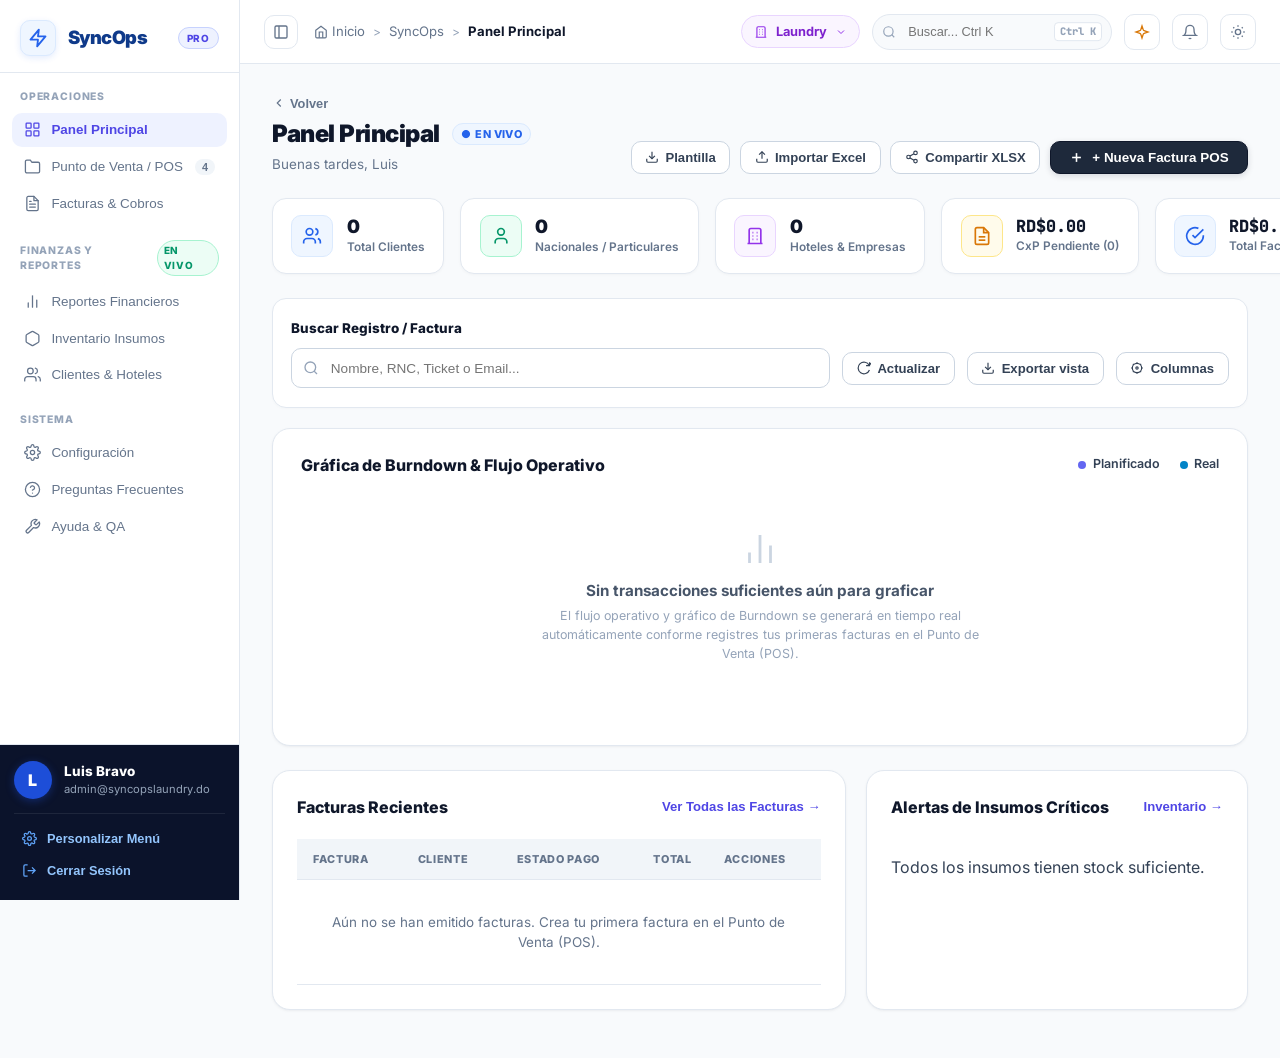
==== commit 3f08ce52: "feat: Add Fortexa ERP Spotlight Command Palette (Ctrl+K) modal with fast search, recents, pages and " ====
--- a/index.html
+++ b/index.html
@@ -177,16 +177,10 @@
           <svg width="12" height="12" viewBox="0 0 24 24" fill="none" stroke="currentColor" stroke-width="2"><polyline points="6 9 12 15 18 9"/></svg>
         </div>
 
-        <div class="status-counter-pill" title="Terminal Activa">
-          <svg width="13" height="13" viewBox="0 0 24 24" fill="none" stroke="currentColor" stroke-width="2"><circle cx="12" cy="12" r="10"/><polyline points="12 6 12 12 14 14"/></svg>
-          <span>1</span>
-        </div>
-
-        <div class="topbar-search-box">
+        <div class="topbar-search-box" onclick="openSpotlight()" style="cursor: pointer;">
           <svg class="search-icon-fixed" width="14" height="14" viewBox="0 0 24 24" fill="none" stroke="currentColor" stroke-width="2"><circle cx="11" cy="11" r="8"/><line x1="21" y1="21" x2="16.65" y2="16.65"/></svg>
-          <input type="text" id="globalSearchInput" class="topbar-search-input" placeholder="Buscar... Ctrl K" oninput="handleGlobalSearch(this.value)" />
+          <input type="text" id="globalSearchInput" class="topbar-search-input" placeholder="Buscar... Ctrl K" readonly onclick="openSpotlight()" style="cursor: pointer;" />
           <span class="search-shortcut-badge">Ctrl K</span>
-          <div id="globalSearchResults" class="search-dropdown-menu" style="display: none;"></div>
         </div>
 
         <button class="topbar-action-btn" title="Asistente de Productividad" onclick="showToast('Asistente SyncOps activo y sincronizado.', 'info')">
@@ -1591,6 +1585,104 @@
     </div>
   </div>
 
+  <!-- MODAL: SPOTLIGHT COMMAND PALETTE (CTRL + K) EXACT MATCH -->
+  <div class="spotlight-overlay" id="spotlightModal" onclick="closeSpotlightOnBackdrop(event)" style="display: none;">
+    <div class="spotlight-card" onclick="event.stopPropagation()">
+      <!-- Search Input Header -->
+      <div class="spotlight-header">
+        <svg class="spotlight-search-icon" width="20" height="20" viewBox="0 0 24 24" fill="none" stroke="#64748B" stroke-width="2"><circle cx="11" cy="11" r="8"/><line x1="21" y1="21" x2="16.65" y2="16.65"/></svg>
+        <input type="text" id="spotlightInput" class="spotlight-input" placeholder="Buscar páginas, clientes, facturas, reportes..." oninput="handleSpotlightSearch(this.value)" autocomplete="off" />
+        <button type="button" class="spotlight-esc-badge" onclick="closeSpotlight()">
+          <span>Esc</span>
+          <svg width="12" height="12" viewBox="0 0 24 24" fill="none" stroke="currentColor" stroke-width="2.5"><line x1="18" y1="6" x2="6" y2="18"/><line x1="6" y1="6" x2="18" y2="18"/></svg>
+        </button>
+      </div>
+
+      <!-- Body with sections -->
+      <div class="spotlight-body" id="spotlightBody">
+        <!-- Recientes -->
+        <div class="spotlight-section-title">RECIENTES</div>
+        <div class="spotlight-list" id="spotlightRecentsList">
+          <div class="spotlight-item active" onclick="navigateSpotlight('pos')">
+            <div class="spotlight-item-icon"><svg width="16" height="16" viewBox="0 0 24 24" fill="none" stroke="currentColor" stroke-width="2"><circle cx="12" cy="12" r="10"/><polyline points="12 6 12 12 14 14"/></svg></div>
+            <div class="spotlight-item-meta">
+              <strong>Punto de Venta / POS</strong>
+              <span>Panel de Operaciones &amp; Cobros</span>
+            </div>
+            <svg class="spotlight-arrow" width="16" height="16" viewBox="0 0 24 24" fill="none" stroke="currentColor" stroke-width="2"><line x1="5" y1="12" x2="19" y2="12"/><polyline points="12 5 19 12 12 19"/></svg>
+          </div>
+          <div class="spotlight-item" onclick="navigateSpotlight('facturacion')">
+            <div class="spotlight-item-icon"><svg width="16" height="16" viewBox="0 0 24 24" fill="none" stroke="currentColor" stroke-width="2"><circle cx="12" cy="12" r="10"/><polyline points="12 6 12 12 14 14"/></svg></div>
+            <div class="spotlight-item-meta">
+              <strong>Historial de Facturas &amp; Cobros</strong>
+              <span>Panel de Facturación</span>
+            </div>
+          </div>
+          <div class="spotlight-item" onclick="navigateSpotlight('reportes')">
+            <div class="spotlight-item-icon"><svg width="16" height="16" viewBox="0 0 24 24" fill="none" stroke="currentColor" stroke-width="2"><circle cx="12" cy="12" r="10"/><polyline points="12 6 12 12 14 14"/></svg></div>
+            <div class="spotlight-item-meta">
+              <strong>Reportes Financieros &amp; Ingresos</strong>
+              <span>Panel Financiero</span>
+            </div>
+          </div>
+          <div class="spotlight-item" onclick="navigateSpotlight('inventario')">
+            <div class="spotlight-item-icon"><svg width="16" height="16" viewBox="0 0 24 24" fill="none" stroke="currentColor" stroke-width="2"><circle cx="12" cy="12" r="10"/><polyline points="12 6 12 12 14 14"/></svg></div>
+            <div class="spotlight-item-meta">
+              <strong>Inventario Insumos &amp; Suministros</strong>
+              <span>Panel de Operaciones</span>
+            </div>
+          </div>
+          <div class="spotlight-item" onclick="navigateSpotlight('clientes')">
+            <div class="spotlight-item-icon"><svg width="16" height="16" viewBox="0 0 24 24" fill="none" stroke="currentColor" stroke-width="2"><circle cx="12" cy="12" r="10"/><polyline points="12 6 12 12 14 14"/></svg></div>
+            <div class="spotlight-item-meta">
+              <strong>Clientes Particulares &amp; Hoteles</strong>
+              <span>Panel de Clientes</span>
+            </div>
+          </div>
+        </div>
+
+        <!-- Páginas -->
+        <div class="spotlight-section-title" style="margin-top: .75rem;">PÁGINAS</div>
+        <div class="spotlight-list">
+          <div class="spotlight-item" onclick="navigateSpotlight('dashboard')">
+            <div class="spotlight-item-icon-page"><svg width="16" height="16" viewBox="0 0 24 24" fill="none" stroke="currentColor" stroke-width="2"><path d="M4 19.5v-15A2.5 2.5 0 0 1 6.5 2H20v20H6.5a2.5 2.5 0 0 1-2.5-2.5Z"/><path d="M6 6h10M6 10h10"/></svg></div>
+            <div class="spotlight-item-meta">
+              <strong>Dashboard Principal</strong>
+            </div>
+          </div>
+          <div class="spotlight-item" onclick="navigateSpotlight('facturacion')">
+            <div class="spotlight-item-icon-page"><svg width="16" height="16" viewBox="0 0 24 24" fill="none" stroke="currentColor" stroke-width="2"><path d="M4 19.5v-15A2.5 2.5 0 0 1 6.5 2H20v20H6.5a2.5 2.5 0 0 1-2.5-2.5Z"/><path d="M6 6h10M6 10h10"/></svg></div>
+            <div class="spotlight-item-meta">
+              <strong>Facturas &amp; Cobros</strong>
+            </div>
+          </div>
+          <div class="spotlight-item" onclick="navigateSpotlight('clientes')">
+            <div class="spotlight-item-icon-page"><svg width="16" height="16" viewBox="0 0 24 24" fill="none" stroke="currentColor" stroke-width="2"><path d="M4 19.5v-15A2.5 2.5 0 0 1 6.5 2H20v20H6.5a2.5 2.5 0 0 1-2.5-2.5Z"/><path d="M6 6h10M6 10h10"/></svg></div>
+            <div class="spotlight-item-meta">
+              <strong>Clientes</strong>
+            </div>
+          </div>
+          <div class="spotlight-item" onclick="navigateSpotlight('configuracion')">
+            <div class="spotlight-item-icon-page"><svg width="16" height="16" viewBox="0 0 24 24" fill="none" stroke="currentColor" stroke-width="2"><path d="M4 19.5v-15A2.5 2.5 0 0 1 6.5 2H20v20H6.5a2.5 2.5 0 0 1-2.5-2.5Z"/><path d="M6 6h10M6 10h10"/></svg></div>
+            <div class="spotlight-item-meta">
+              <strong>Configuración de la Tienda</strong>
+            </div>
+          </div>
+        </div>
+      </div>
+
+      <!-- Footer Shortcuts -->
+      <div class="spotlight-footer">
+        <div style="display: flex; align-items: center; gap: .75rem;">
+          <span class="spotlight-key-hint"><strong>↑↓</strong> navegar</span>
+          <span class="spotlight-key-hint"><strong>Enter</strong> abrir</span>
+          <span class="spotlight-key-hint"><strong>Esc</strong> cerrar</span>
+        </div>
+        <span class="spotlight-results-count" id="spotlightCountBadge"># 14 resultados</span>
+      </div>
+    </div>
+  </div>
+
   <div id="toastContainer" class="toast-container"></div>
 
   <script src="app.js"></script>
--- a/styles.css
+++ b/styles.css
@@ -1529,6 +1529,211 @@
   }
 }
 
-
-
-
+/* ================================================================
+   SPOTLIGHT COMMAND PALETTE MODAL (CTRL + K) EXACT MATCH
+   ================================================================ */
+.spotlight-overlay {
+  position: fixed;
+  top: 0; left: 0; right: 0; bottom: 0;
+  background: rgba(15, 23, 42, 0.45);
+  backdrop-filter: blur(4px);
+  z-index: 10000;
+  display: flex;
+  align-items: flex-start;
+  justify-content: center;
+  padding-top: 10vh;
+  animation: fadeInSpotlight 0.15s ease-out;
+}
+
+@keyframes fadeInSpotlight {
+  from { opacity: 0; transform: translateY(-8px); }
+  to { opacity: 1; transform: translateY(0); }
+}
+
+.spotlight-card {
+  width: 100%;
+  max-width: 640px;
+  background: #FFFFFF;
+  border-radius: 16px;
+  box-shadow: 0 20px 40px -15px rgba(0, 0, 0, 0.25), 0 0 0 1px rgba(0, 0, 0, 0.08);
+  overflow: hidden;
+  display: flex;
+  flex-direction: column;
+}
+
+.spotlight-header {
+  display: flex;
+  align-items: center;
+  gap: 0.75rem;
+  padding: 1rem 1.25rem;
+  border-bottom: 1px solid #E2E8F0;
+  background: #FFFFFF;
+}
+
+.spotlight-search-icon {
+  color: #64748B;
+  flex-shrink: 0;
+}
+
+.spotlight-input {
+  flex: 1;
+  border: none;
+  background: transparent;
+  font-size: 0.95rem;
+  font-weight: 500;
+  color: #0F172A;
+  outline: none;
+}
+.spotlight-input::placeholder {
+  color: #94A3B8;
+}
+
+.spotlight-esc-badge {
+  display: inline-flex;
+  align-items: center;
+  gap: 4px;
+  padding: 3px 6px;
+  background: #F1F5F9;
+  border: 1px solid #CBD5E1;
+  border-radius: 6px;
+  color: #64748B;
+  font-size: 0.72rem;
+  font-weight: 700;
+  cursor: pointer;
+  transition: all var(--ease);
+}
+.spotlight-esc-badge:hover {
+  background: #E2E8F0;
+  color: #0F172A;
+}
+
+.spotlight-body {
+  max-height: 420px;
+  overflow-y: auto;
+  padding: 0.75rem 0.5rem;
+}
+
+.spotlight-section-title {
+  font-size: 0.68rem;
+  font-weight: 800;
+  color: #94A3B8;
+  letter-spacing: 0.06em;
+  padding: 0.35rem 0.75rem;
+  text-transform: uppercase;
+}
+
+.spotlight-list {
+  display: flex;
+  flex-direction: column;
+  gap: 2px;
+}
+
+.spotlight-item {
+  display: flex;
+  align-items: center;
+  gap: 0.75rem;
+  padding: 0.65rem 0.75rem;
+  border-radius: 8px;
+  cursor: pointer;
+  transition: all 0.1s ease;
+  color: #334155;
+}
+.spotlight-item:hover, .spotlight-item.active {
+  background: #EFF6FF;
+  color: #1D4ED8;
+}
+.spotlight-item:hover .spotlight-item-icon, .spotlight-item.active .spotlight-item-icon {
+  background: #DBEAFE;
+  color: #2563EB;
+}
+.spotlight-item:hover .spotlight-arrow {
+  opacity: 1;
+  transform: translateX(2px);
+}
+
+.spotlight-item-icon {
+  width: 28px;
+  height: 28px;
+  border-radius: 6px;
+  background: #F1F5F9;
+  color: #64748B;
+  display: flex;
+  align-items: center;
+  justify-content: center;
+  flex-shrink: 0;
+  transition: all var(--ease);
+}
+.spotlight-item-icon-page {
+  width: 28px;
+  height: 28px;
+  border-radius: 6px;
+  background: #F8FAFC;
+  color: #94A3B8;
+  display: flex;
+  align-items: center;
+  justify-content: center;
+  flex-shrink: 0;
+}
+
+.spotlight-item-meta {
+  flex: 1;
+  display: flex;
+  flex-direction: column;
+  overflow: hidden;
+}
+.spotlight-item-meta strong {
+  font-size: 0.85rem;
+  font-weight: 700;
+  color: #0F172A;
+  line-height: 1.2;
+}
+.spotlight-item-meta span {
+  font-size: 0.72rem;
+  color: #64748B;
+  margin-top: 1px;
+}
+.spotlight-item:hover .spotlight-item-meta strong, .spotlight-item.active .spotlight-item-meta strong {
+  color: #1D4ED8;
+}
+
+.spotlight-arrow {
+  color: #2563EB;
+  opacity: 0;
+  transition: all var(--ease);
+}
+
+.spotlight-footer {
+  display: flex;
+  align-items: center;
+  justify-content: space-between;
+  padding: 0.65rem 1.25rem;
+  background: #F8FAFC;
+  border-top: 1px solid #E2E8F0;
+  font-size: 0.72rem;
+  color: #64748B;
+}
+
+.spotlight-key-hint {
+  display: inline-flex;
+  align-items: center;
+  gap: 4px;
+}
+.spotlight-key-hint strong {
+  background: #FFFFFF;
+  border: 1px solid #CBD5E1;
+  padding: 1px 4px;
+  border-radius: 4px;
+  font-family: 'JetBrains Mono', monospace;
+  font-size: 0.68rem;
+  color: #334155;
+}
+.spotlight-results-count {
+  font-family: 'JetBrains Mono', monospace;
+  font-weight: 700;
+  color: #94A3B8;
+}
+
+
+
+
+
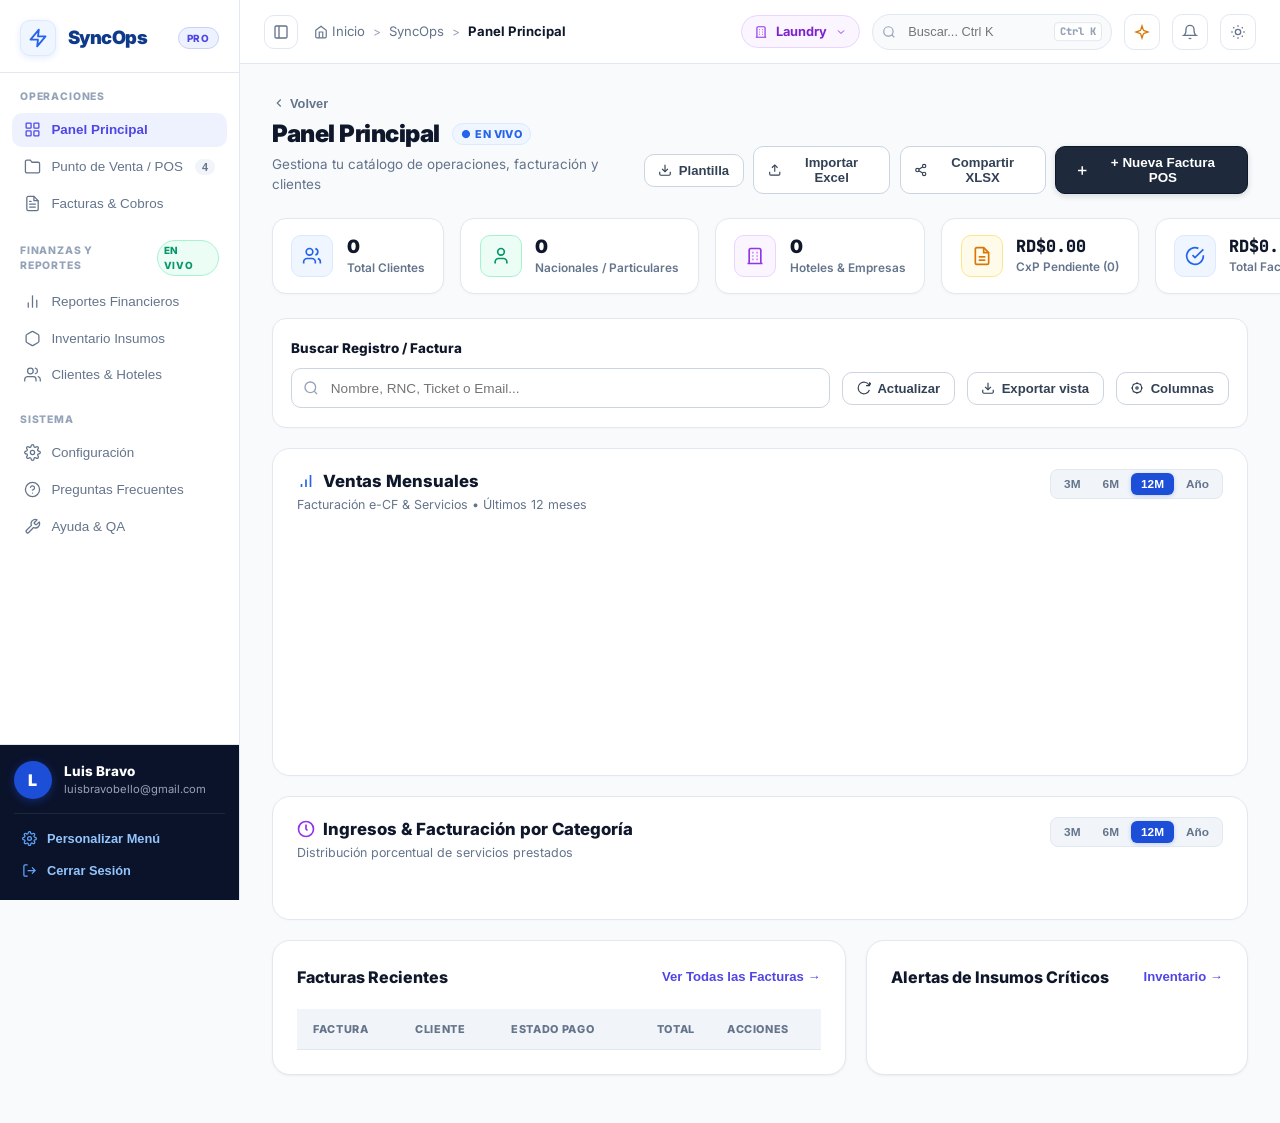
==== commit 8f1c30aa: "feat: Add Fortexa ERP Monthly Sales Bar Chart and Category Donut Analytics with interactive period f" ====
--- a/index.html
+++ b/index.html
@@ -322,24 +322,54 @@
           </div>
         </div>
 
-        <!-- GRÁFICA DE TENDENCIA OPERATIVA (DINÁMICA Y LIMPIA) -->
-        <div class="chart-card">
-          <div class="chart-header">
-            <span class="chart-title">Gráfica de Burndown &amp; Flujo Operativo</span>
-            <div class="chart-legends">
-              <div class="legend-item">
-                <span class="legend-dot-plan"></span>
-                <span>Planificado</span>
-              </div>
-              <div class="legend-item">
-                <span class="legend-dot-real"></span>
-                <span>Real</span>
-              </div>
-            </div>
-          </div>
-
-          <div class="chart-svg-container" id="dashboardChartContainer">
-            <!-- Renderizado dinámicamente por JavaScript -->
+        <!-- 1. TARJETA FORTEXA: VENTAS MENSUALES (BAR CHART) -->
+        <div class="fortexa-analytics-card">
+          <div class="fortexa-chart-header">
+            <div>
+              <h3 class="fortexa-chart-title">
+                <svg width="18" height="18" viewBox="0 0 24 24" fill="none" stroke="#2563EB" stroke-width="2.2"><path d="M12 20V10M18 20V4M6 20v-4"/></svg>
+                <span>Ventas Mensuales</span>
+              </h3>
+              <p class="fortexa-chart-sub">Facturación e-CF &amp; Servicios • Últimos 12 meses</p>
+            </div>
+            <div class="fortexa-period-tabs">
+              <button type="button" class="fortexa-period-tab" onclick="changeSalesPeriod('3M', this)">3M</button>
+              <button type="button" class="fortexa-period-tab" onclick="changeSalesPeriod('6M', this)">6M</button>
+              <button type="button" class="fortexa-period-tab active" onclick="changeSalesPeriod('12M', this)">12M</button>
+              <button type="button" class="fortexa-period-tab" onclick="changeSalesPeriod('Año', this)">Año</button>
+            </div>
+          </div>
+
+          <div class="fortexa-bar-chart-wrapper" id="monthlySalesChartContainer">
+            <!-- Renderizado dinámicamente -->
+          </div>
+        </div>
+
+        <!-- 2. TARJETA FORTEXA: INGRESOS & SERVICIOS POR CATEGORÍA (DONUT CHART) -->
+        <div class="fortexa-analytics-card">
+          <div class="fortexa-chart-header">
+            <div>
+              <h3 class="fortexa-chart-title">
+                <svg width="18" height="18" viewBox="0 0 24 24" fill="none" stroke="#9333EA" stroke-width="2.2"><circle cx="12" cy="12" r="10"/><polyline points="12 6 12 12 14 14"/></svg>
+                <span>Ingresos &amp; Facturación por Categoría</span>
+              </h3>
+              <p class="fortexa-chart-sub">Distribución porcentual de servicios prestados</p>
+            </div>
+            <div class="fortexa-period-tabs">
+              <button type="button" class="fortexa-period-tab" onclick="changeCategoryPeriod('3M', this)">3M</button>
+              <button type="button" class="fortexa-period-tab" onclick="changeCategoryPeriod('6M', this)">6M</button>
+              <button type="button" class="fortexa-period-tab active" onclick="changeCategoryPeriod('12M', this)">12M</button>
+              <button type="button" class="fortexa-period-tab" onclick="changeCategoryPeriod('Año', this)">Año</button>
+            </div>
+          </div>
+
+          <div class="fortexa-donut-layout">
+            <div class="fortexa-donut-svg-box" id="categoryDonutChartContainer">
+              <!-- Renderizado SVG circular dinámico -->
+            </div>
+            <div class="fortexa-category-list" id="categoryBreakdownList">
+              <!-- Lista de categorías renderizada dinámicamente -->
+            </div>
           </div>
         </div>
 
--- a/styles.css
+++ b/styles.css
@@ -429,9 +429,79 @@
   color: #94A3B8; pointer-events: none;
 }
 
+/* ================================================================
+   GRÁFICOS & ANALÍTICA FORTEXA ERP (VENTAS MENSUALES & CATEGORÍAS)
+   ================================================================ */
+.fortexa-analytics-card {
+  background: #FFFFFF; border: 1px solid #E2E8F0; border-radius: var(--r-xl);
+  padding: 1.25rem 1.5rem; margin-bottom: 1.25rem;
+  box-shadow: 0 1px 3px rgba(0,0,0,0.02);
+}
+.fortexa-chart-header {
+  display: flex; justify-content: space-between; align-items: flex-start;
+  margin-bottom: 1.25rem;
+}
+.fortexa-chart-title {
+  font-size: 1.05rem; font-weight: 800; color: #0F172A; margin: 0;
+  display: flex; align-items: center; gap: .5rem;
+}
+.fortexa-chart-sub {
+  font-size: .78rem; color: #64748B; margin-top: 2px;
+}
+
+.fortexa-period-tabs {
+  display: inline-flex; gap: 2px; background: #F1F5F9;
+  padding: 3px; border-radius: 8px; border: 1px solid #E2E8F0;
+}
+.fortexa-period-tab {
+  padding: 4px 10px; border-radius: 6px; font-size: .74rem; font-weight: 700;
+  background: transparent; border: none; color: #64748B; cursor: pointer;
+  transition: all var(--ease);
+}
+.fortexa-period-tab:hover { color: #0F172A; }
+.fortexa-period-tab.active {
+  background: #1D4ED8; color: #FFFFFF;
+  box-shadow: 0 1px 4px rgba(29, 78, 216, 0.25);
+}
+
+.fortexa-bar-chart-wrapper {
+  height: 220px; width: 100%; position: relative;
+}
+
+/* Donut Chart Layout */
+.fortexa-donut-layout {
+  display: grid; grid-template-columns: 240px 1fr; gap: 2.5rem;
+  align-items: center; padding: .5rem 1rem;
+}
+.fortexa-donut-svg-box {
+  display: flex; align-items: center; justify-content: center;
+  position: relative;
+}
+.fortexa-category-list {
+  display: flex; flex-direction: column; gap: .65rem;
+}
+.fortexa-category-item {
+  display: flex; align-items: center; justify-content: space-between;
+  font-size: .84rem; padding: 4px 0; border-bottom: 1px dashed #F1F5F9;
+}
+.category-legend-label {
+  display: flex; align-items: center; gap: .6rem;
+  color: #334155; font-weight: 600; font-size: .84rem;
+}
+.category-dot {
+  width: 10px; height: 10px; border-radius: 50%; flex-shrink: 0;
+}
+.category-legend-value {
+  font-family: 'JetBrains Mono', monospace; font-weight: 800; color: #0F172A;
+}
+.category-legend-pct {
+  color: #64748B; font-size: .76rem; font-weight: 600; margin-left: 4px;
+}
+
 .greeting-sub {
   font-size: .88rem; color: var(--text-muted);
 }
+
 .greeting-sub strong { color: var(--text-main); }
 
 .header-badges-row {
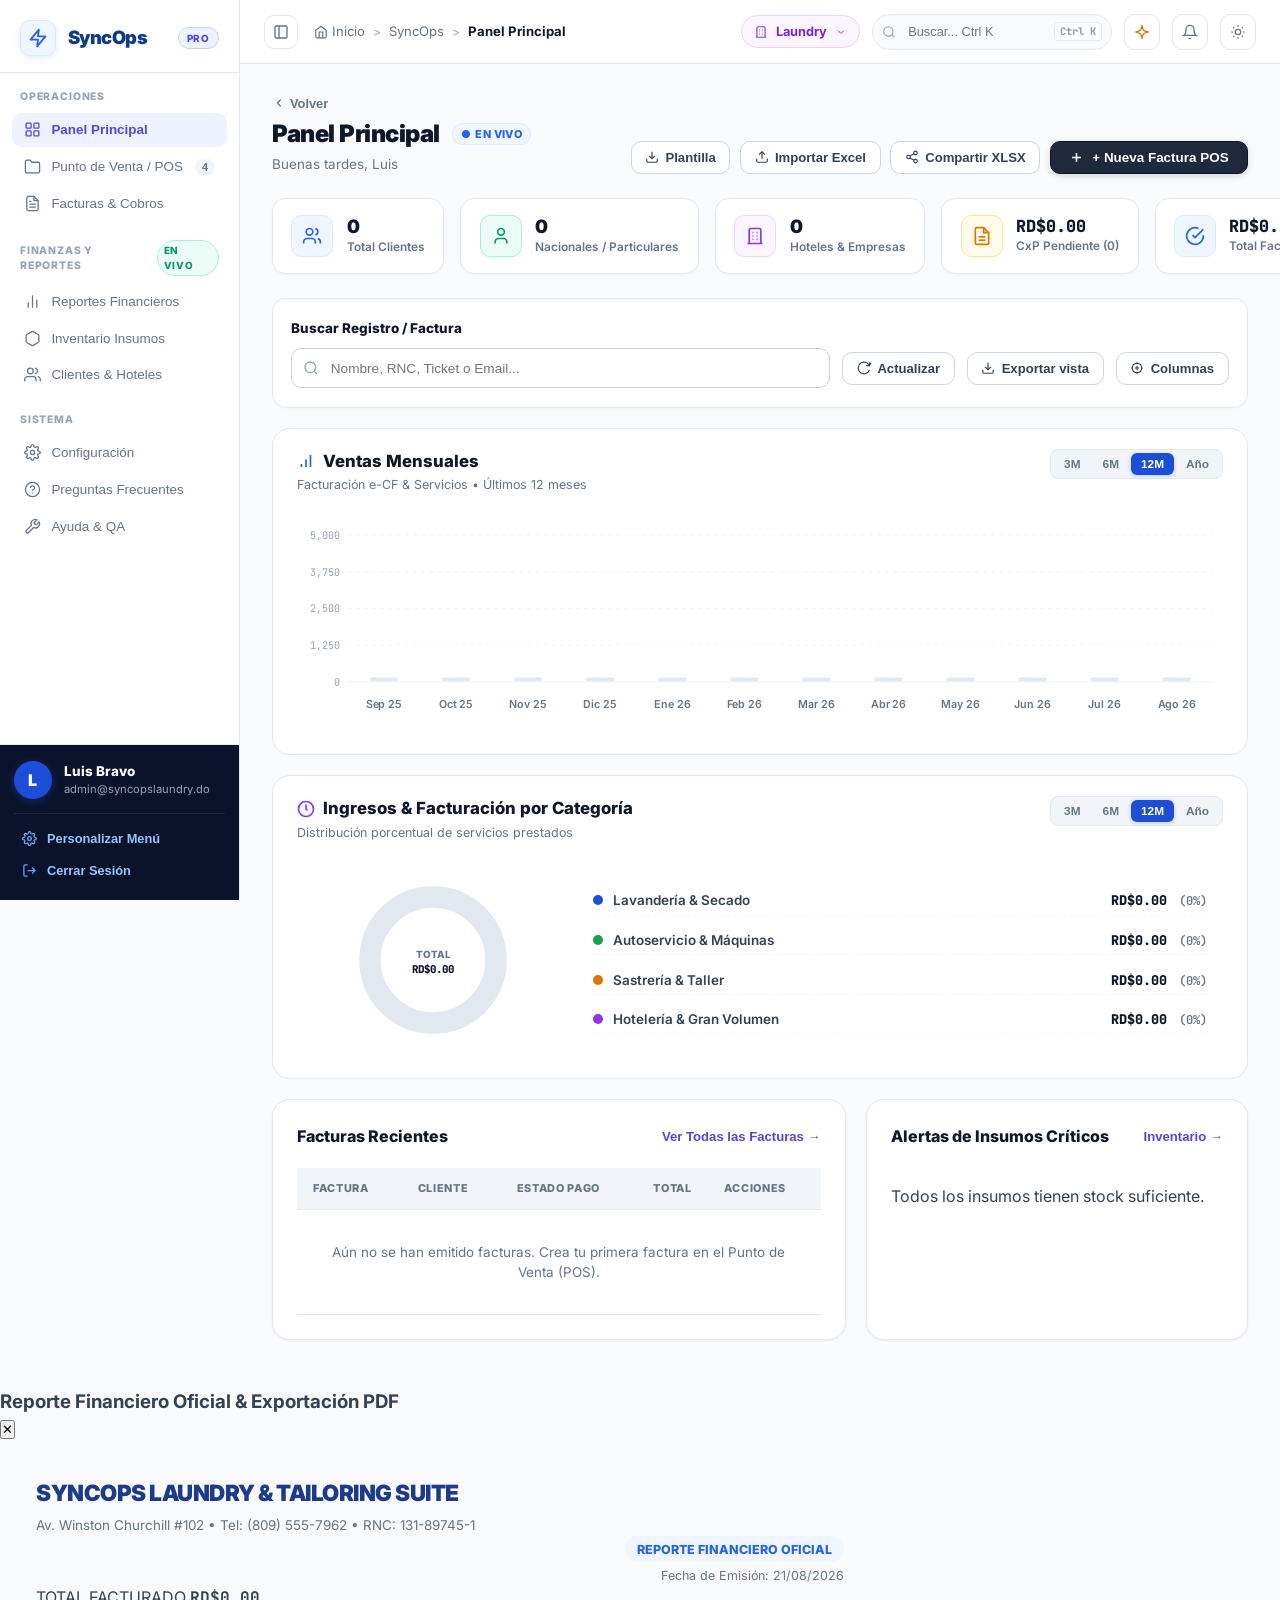
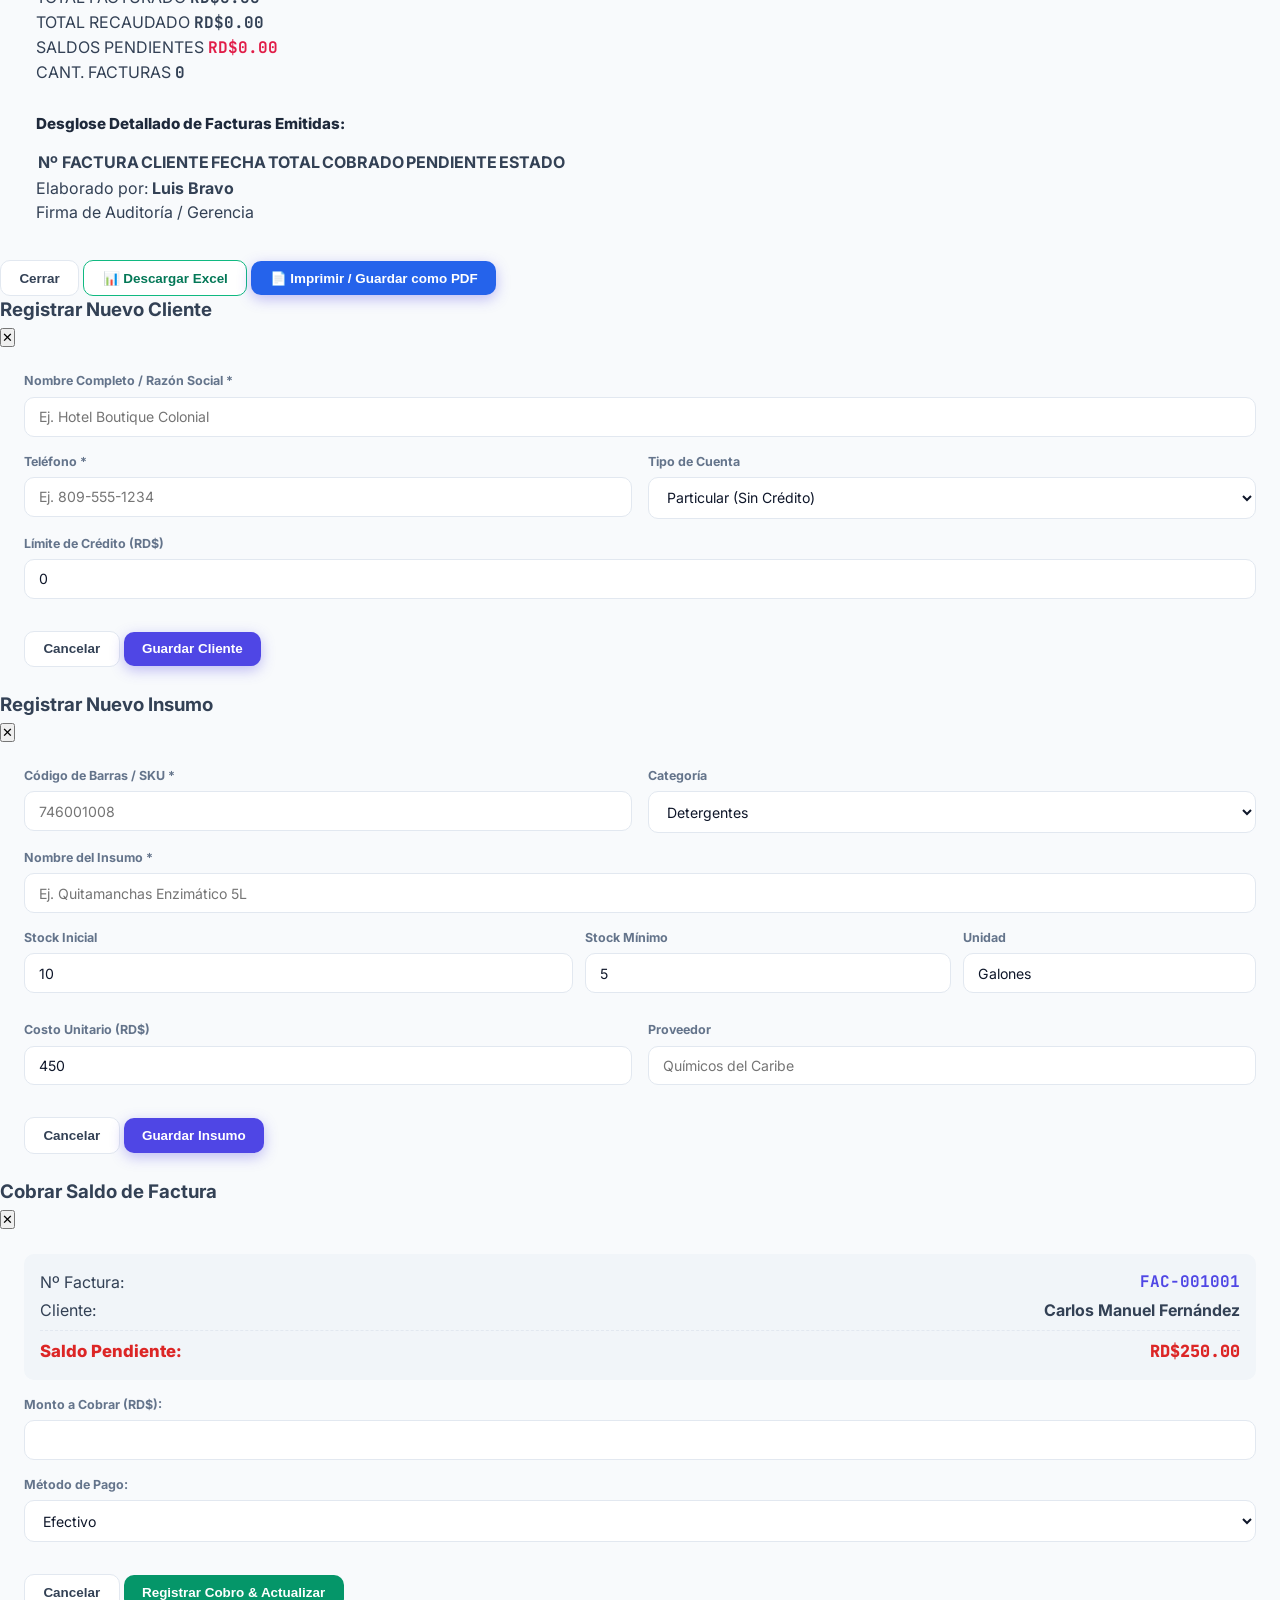
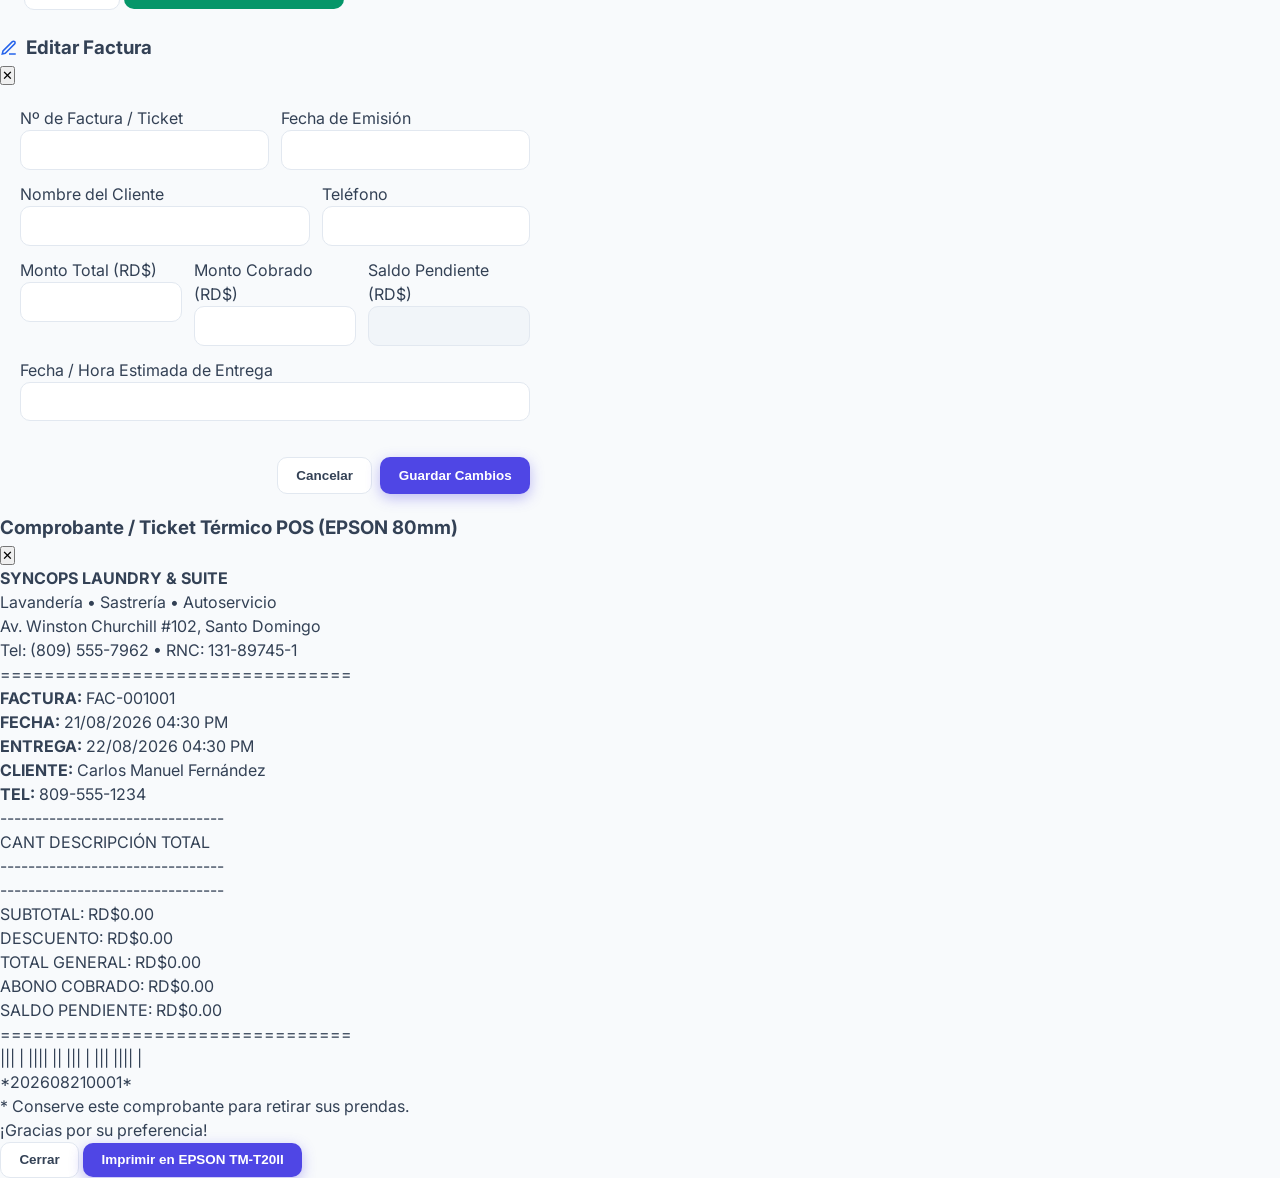
==== commit f3ec3752: "feat: Upgrade POS interface to clean Fortexa ERP design system with modern step cards, SVG service i" ====
--- a/index.html
+++ b/index.html
@@ -407,24 +407,54 @@
       </section>
 
       <!-- ====================================================
-           2. SECCIÓN: PUNTO DE VENTA (POS)
+           2. SECCIÓN: PUNTO DE VENTA (POS FORTEXA ERP)
            ==================================================== -->
       <section class="content-section" id="section-pos">
+        
+        <!-- CABECERA FORTEXA ERP POS -->
+        <div class="fortexa-page-header">
+          <div class="fortexa-header-left">
+            <button class="btn-fortexa-back" onclick="switchSection('dashboard', document.querySelectorAll('.nav-item')[0])">
+              <svg width="14" height="14" viewBox="0 0 24 24" fill="none" stroke="currentColor" stroke-width="2.5"><path d="m15 18-6-6 6-6"/></svg>
+              <span>Volver al Panel</span>
+            </button>
+            <div class="fortexa-title-row">
+              <h2 class="fortexa-title">Punto de Venta &amp; Emisión POS</h2>
+              <span class="badge-live-pill">((•)) EN VIVO</span>
+            </div>
+            <p class="fortexa-subtitle">Terminal POS 01 • Facturación rápida de prendas, máquinas y autoservicio</p>
+          </div>
+          <div class="fortexa-actions-group">
+            <button class="btn-fortexa-outline" onclick="resetPosOrder()" title="Limpiar orden">
+              <svg width="14" height="14" viewBox="0 0 24 24" fill="none" stroke="currentColor" stroke-width="2"><path d="M3 12a9 9 0 1 0 9-9 9.75 9.75 0 0 0-6.74 2.74L3 8"/><path d="M3 3v5h5"/></svg>
+              <span>Reiniciar Orden</span>
+            </button>
+            <button class="btn-fortexa-outline" onclick="openNewClientModal()" title="Registrar nuevo cliente">
+              <svg width="14" height="14" viewBox="0 0 24 24" fill="none" stroke="currentColor" stroke-width="2"><path d="M16 21v-2a4 4 0 0 0-4-4H6a4 4 0 0 0-4 4v2"/><circle cx="9" cy="7" r="4"/><line x1="19" y1="8" x2="19" y2="14"/><line x1="22" y1="11" x2="16" y2="11"/></svg>
+              <span>+ Registrar Cliente</span>
+            </button>
+            <button class="btn-fortexa-outline" onclick="testEpsonT20II()" title="Prueba de impresión TM-T20II">
+              <svg width="14" height="14" viewBox="0 0 24 24" fill="none" stroke="currentColor" stroke-width="2"><polyline points="6 9 6 2 18 2 18 9"/><path d="M6 18H4a2 2 0 0 1-2-2v-5a2 2 0 0 1 2-2h16a2 2 0 0 1 2 2v5a2 2 0 0 1-2 2h-2"/><rect width="12" height="8" x="6" y="14"/></svg>
+              <span>Probar TM-T20II</span>
+            </button>
+          </div>
+        </div>
+
         <div class="pos-layout">
           
           <!-- LADO IZQUIERDO: CLIENTE, CATÁLOGO Y PERSONALIZACIÓN DE PRENDAS -->
           <div class="pos-left">
             
             <!-- PASO 1: DATOS DE LA FACTURA & CLIENTE -->
-            <div class="card pos-step-card" style="margin-bottom: 1.25rem;">
+            <div class="pos-step-card">
               <div class="pos-step-header">
-                <div class="pos-step-badge">1</div>
+                <div class="pos-step-badge">01</div>
                 <div>
                   <h4 class="pos-step-title">Cliente &amp; Número de Factura</h4>
-                  <p class="pos-step-sub">Define el cliente y la secuencia de la orden</p>
-                </div>
-                <button class="btn btn-sm btn-outline" style="margin-left: auto;" onclick="openNewClientModal()">
-                  <svg width="14" height="14" viewBox="0 0 24 24" fill="none" stroke="currentColor" stroke-width="2"><path d="M16 21v-2a4 4 0 0 0-4-4H6a4 4 0 0 0-4 4v2"/><circle cx="9" cy="7" r="4"/><line x1="19" y1="8" x2="19" y2="14"/><line x1="22" y1="11" x2="16" y2="11"/></svg>
+                  <p class="pos-step-sub">Secuencia correlativa y datos de recepción de prendas</p>
+                </div>
+                <button class="btn-fortexa-outline" style="margin-left: auto; padding: .35rem .75rem; font-size: .76rem;" onclick="openNewClientModal()">
+                  <svg width="13" height="13" viewBox="0 0 24 24" fill="none" stroke="currentColor" stroke-width="2"><path d="M16 21v-2a4 4 0 0 0-4-4H6a4 4 0 0 0-4 4v2"/><circle cx="9" cy="7" r="4"/><line x1="19" y1="8" x2="19" y2="14"/><line x1="22" y1="11" x2="16" y2="11"/></svg>
                   <span>+ Registrar Cliente</span>
                 </button>
               </div>
@@ -433,7 +463,7 @@
               <div class="pos-step1-grid">
                 <div class="form-group">
                   <label class="field-label">Nº de Factura Actual:</label>
-                  <input type="text" id="posInvoiceNumber" class="form-input font-mono font-bold text-blue" style="background: #EFF6FF; border-color: #BFDBFE;" placeholder="FAC-001001" />
+                  <input type="text" id="posInvoiceNumber" class="form-input font-mono font-bold text-blue" style="background: #EFF6FF; border-color: #BFDBFE;" placeholder="FAC-001001" readonly />
                 </div>
                 <div class="form-group">
                   <label class="field-label">Seleccionar Cliente:</label>
@@ -446,28 +476,28 @@
               </div>
 
               <div class="pos-urgent-row">
-                <label class="checkbox-label" style="color: #DC2626; font-weight: 700;">
+                <label class="checkbox-label" style="color: #E11D48; font-weight: 700; font-size: .82rem; display: flex; align-items: center; gap: 8px;">
                   <input type="checkbox" id="posIsUrgent" onchange="calculatePosTotal()" />
-                  <span>Servicio Urgente / Prioritario (+15% Recargo por Entrega Inmediata)</span>
+                  <span>⚡ Servicio Prioritario / Urgente (+15% Recargo por Entrega Inmediata)</span>
                 </label>
               </div>
             </div>
 
             <!-- PASO 2: CATÁLOGO Y PERSONALIZACIÓN DE PRECIOS -->
-            <div class="card pos-step-card">
+            <div class="pos-step-card">
               <div class="pos-step-header">
-                <div class="pos-step-badge">2</div>
+                <div class="pos-step-badge">02</div>
                 <div>
                   <h4 class="pos-step-title">Catálogo de Servicios &amp; Máquinas</h4>
-                  <p class="pos-step-sub">Haz clic en cualquier ítem para cargarlo y personalizar su precio</p>
-                </div>
-              </div>
-
-              <!-- Pestañas de Categoría Limpias -->
+                  <p class="pos-step-sub">Haz clic en cualquier servicio para cargarlo y personalizar su precio</p>
+                </div>
+              </div>
+
+              <!-- Pestañas de Categoría Limpias Fortexa ERP -->
               <div class="catalog-tabs">
                 <button class="catalog-tab active" onclick="filterCatalog('Todos', this)">Todos</button>
-                <button class="catalog-tab" onclick="filterCatalog('Lavandería', this)">Lavandería</button>
-                <button class="catalog-tab" onclick="filterCatalog('Sastrería', this)">Sastrería</button>
+                <button class="catalog-tab" onclick="filterCatalog('Lavandería', this)">Lavandería &amp; Secado</button>
+                <button class="catalog-tab" onclick="filterCatalog('Sastrería', this)">Sastrería &amp; Taller</button>
                 <button class="catalog-tab" onclick="filterCatalog('Autoservicio', this)">Autoservicio &amp; Máquinas</button>
                 <button class="catalog-tab" onclick="filterCatalog('Hotelería', this)">Hotelería (x Kg)</button>
               </div>
@@ -480,9 +510,9 @@
                 <div class="item-builder-header">
                   <div style="display: flex; align-items: center; gap: .5rem;">
                     <svg width="16" height="16" viewBox="0 0 24 24" fill="none" stroke="#2563EB" stroke-width="2"><path d="M12 20h9"/><path d="M16.5 3.5a2.121 2.121 0 0 1 3 3L7 19l-4 1 1-4L16.5 3.5z"/></svg>
-                    <span id="builderItemName" style="font-weight: 800; color: #1E293B;">Configuración del Artículo / Servicio</span>
-                  </div>
-                  <span class="badge-pill bg-blue" style="font-size: .74rem; font-weight: 700;">Precio Editable al Instante</span>
+                    <span id="builderItemName" style="font-weight: 800; color: #0F172A; font-size: .88rem;">Personalización del Artículo / Servicio</span>
+                  </div>
+                  <span class="badge-pill bg-blue" style="font-size: .72rem; font-weight: 800;">Precio Editable al Instante</span>
                 </div>
 
                 <div class="form-row-3" style="display: grid; grid-template-columns: 1.5fr 1fr 0.8fr; gap: .75rem; margin-bottom: .75rem;">
@@ -510,7 +540,7 @@
                 <div class="form-row-3" style="display: grid; grid-template-columns: 1fr 1fr 1fr; gap: .75rem; margin-bottom: .85rem;">
                   <!-- PRECIO PERSONALIZABLE POR EL USUARIO -->
                   <div class="form-group">
-                    <label class="field-label" style="color: #2563EB; font-weight: 800;">Precio Unitario Personalizado (RD$) *</label>
+                    <label class="field-label" style="color: #1D4ED8; font-weight: 800;">Precio Unitario Personalizado (RD$) *</label>
                     <input type="number" id="builderPrice" class="form-input font-mono font-bold" value="180" style="border: 2px solid #2563EB; background: #EFF6FF; color: #1D4ED8; font-size: 1.05rem;" />
                   </div>
                   <div class="form-group">
@@ -537,21 +567,21 @@
                   </div>
                 </div>
 
-                <button type="button" class="btn btn-primary btn-add-item" onclick="addItemToOrder()" style="width: 100%; padding: .85rem; font-size: .92rem; font-weight: 800; display: flex; align-items: center; justify-content: center; gap: .5rem;">
-                  <svg width="18" height="18" viewBox="0 0 24 24" fill="none" stroke="currentColor" stroke-width="2.5"><line x1="12" y1="5" x2="12" y2="19"/><line x1="5" y1="12" x2="19" y2="12"/></svg>
+                <button type="button" class="btn-fortexa-primary" onclick="addItemToOrder()" style="width: 100%; padding: .8rem; font-size: .88rem; font-weight: 800; display: flex; align-items: center; justify-content: center; gap: .5rem;">
+                  <svg width="16" height="16" viewBox="0 0 24 24" fill="none" stroke="currentColor" stroke-width="2.5"><line x1="12" y1="5" x2="12" y2="19"/><line x1="5" y1="12" x2="19" y2="12"/></svg>
                   <span>Agregar Artículo a la Factura</span>
                 </button>
               </div>
             </div>
           </div>
 
-          <!-- LADO DERECHO: RESUMEN DE FACTURA, TOTALES & COBRO -->
+          <!-- LADO DERECHO: RESUMEN DE FACTURA, TOTALES & COBRO (FORTEXA ERP) -->
           <div class="pos-right">
-            <div class="card pos-summary-card">
-              <div class="card-header" style="border-bottom: 1px solid var(--border); padding-bottom: .85rem;">
+            <div class="pos-summary-card">
+              <div class="card-header" style="border-bottom: 1px solid #E2E8F0; padding-bottom: .85rem;">
                 <div>
-                  <h3 style="font-size: 1.05rem;">Resumen de Factura</h3>
-                  <span style="font-size: .75rem; color: var(--text-muted);">Comprobante en tiempo real</span>
+                  <h3 style="font-size: 1rem; font-weight: 800; color: #0F172A; margin: 0;">Factura en Curso</h3>
+                  <span style="font-size: .74rem; color: #64748B;">Comprobante y cobro en vivo</span>
                 </div>
                 <span class="badge-pill bg-blue" id="posItemsCount">0 artículos</span>
               </div>
@@ -565,26 +595,26 @@
               <div class="pos-totals-box">
                 <div class="total-row">
                   <span>Subtotal:</span>
-                  <strong id="posSubtotal" class="font-mono">RD$0.00</strong>
+                  <strong id="posSubtotal" class="font-mono font-bold" style="color: #0F172A;">RD$0.00</strong>
                 </div>
                 <div class="total-row">
                   <span>Descuento Especial (RD$):</span>
-                  <input type="number" id="posDiscount" class="input-inline font-mono" value="0" min="0" oninput="calculatePosTotal()" />
+                  <input type="number" id="posDiscount" class="input-inline font-mono font-bold" value="0" min="0" oninput="calculatePosTotal()" />
                 </div>
                 
-                <!-- TOTAL DESTACADO -->
-                <div class="total-row-highlight" style="background: #1E293B; color: #FFFFFF; border-radius: var(--r-md); padding: .85rem 1.15rem; margin: .85rem 0;">
-                  <span style="color: #94A3B8; font-size: .95rem; font-weight: 800;">TOTAL GENERAL:</span>
-                  <strong id="posTotal" class="font-mono" style="font-size: 1.45rem; font-weight: 900; color: #38BDF8;">RD$0.00</strong>
+                <!-- TOTAL GENERAL DESTACADO FORTEXA ERP -->
+                <div class="total-row-highlight">
+                  <span>TOTAL GENERAL:</span>
+                  <strong id="posTotal" class="font-mono">RD$0.00</strong>
                 </div>
 
                 <!-- Método de Pago -->
                 <div style="margin-top: .75rem;">
-                  <label class="field-label" style="font-size: .78rem; font-weight: 800; color: var(--text-muted); text-transform: uppercase;">Método de Cobro:</label>
-                  <div class="payment-tabs">
-                    <button type="button" class="payment-tab active" onclick="selectPaymentMethod('Efectivo', this)">Efectivo</button>
-                    <button type="button" class="payment-tab" onclick="selectPaymentMethod('Tarjeta', this)">Tarjeta POS</button>
-                    <button type="button" class="payment-tab" onclick="selectPaymentMethod('Transferencia', this)">Transferencia</button>
+                  <label class="field-label" style="font-size: .74rem; font-weight: 800; color: #64748B; text-transform: uppercase;">Método de Cobro:</label>
+                  <div class="pos-payment-methods">
+                    <button type="button" class="btn-pay-method active" onclick="selectPaymentMethod('Efectivo', this)">💵 Efectivo</button>
+                    <button type="button" class="btn-pay-method" onclick="selectPaymentMethod('Tarjeta', this)">💳 Tarjeta POS</button>
+                    <button type="button" class="btn-pay-method" onclick="selectPaymentMethod('Transferencia', this)">📲 Transferencia</button>
                   </div>
                 </div>
 
@@ -592,24 +622,25 @@
                 <div class="form-group" style="margin-top: .85rem;">
                   <div style="display: flex; justify-content: space-between; align-items: center; margin-bottom: 4px;">
                     <label class="field-label">Monto Cobrado / Abono (RD$):</label>
-                    <button type="button" class="btn-link" style="font-size: .74rem; font-weight: 800; color: #2563EB;" onclick="payFullOrder()">Pagar Total Completo</button>
+                    <button type="button" class="btn-link" style="font-size: .74rem; font-weight: 800; color: #1D4ED8;" onclick="payFullOrder()">Pagar Total Completo</button>
                   </div>
                   <input type="number" id="posAmountPaid" class="form-input font-mono font-bold" value="0" min="0" oninput="calculatePosTotal()" style="font-size: 1.05rem;" />
                 </div>
 
                 <!-- Saldo Pendiente -->
-                <div class="total-row" style="margin-top: .65rem; padding-top: .5rem; border-top: 1px dashed var(--border);">
-                  <span style="font-weight: 800; color: #DC2626;">Saldo Pendiente por Cobrar:</span>
-                  <strong id="posBalanceDue" class="font-mono text-rose font-bold" style="font-size: 1.05rem;">RD$0.00</strong>
+                <div class="total-row" style="margin-top: .65rem; padding-top: .5rem; border-top: 1px dashed #E2E8F0;">
+                  <span style="font-weight: 800; color: #E11D48;">Saldo Pendiente por Cobrar:</span>
+                  <strong id="posBalanceDue" class="font-mono text-rose font-bold" style="font-size: 1.05rem; color: #E11D48;">RD$0.00</strong>
                 </div>
 
                 <!-- Botón Principal: Generar Factura e Imprimir -->
-                <button type="button" class="btn btn-success" onclick="saveAndPrintOrder()" style="width: 100%; margin-top: 1.15rem; padding: .95rem; font-size: .95rem; font-weight: 900; letter-spacing: .02em; display: flex; align-items: center; justify-content: center; gap: .6rem; box-shadow: 0 4px 14px rgba(5, 150, 105, 0.25);">
-                  <svg width="18" height="18" viewBox="0 0 24 24" fill="none" stroke="currentColor" stroke-width="2.5"><polyline points="6 9 6 2 18 2 18 9"/><path d="M6 18H4a2 2 0 0 1-2-2v-5a2 2 0 0 1 2-2h16a2 2 0 0 1 2 2v5a2 2 0 0 1-2 2h-2"/><rect width="12" height="8" x="6" y="14"/></svg>
+                <button type="button" class="btn-emit-ticket-fortexa" onclick="saveAndPrintOrder()">
+                  <svg width="18" height="18" viewBox="0 0 24 24" fill="none" stroke="currentColor" stroke-width="2.2"><polyline points="6 9 6 2 18 2 18 9"/><path d="M6 18H4a2 2 0 0 1-2-2v-5a2 2 0 0 1 2-2h16a2 2 0 0 1 2 2v5a2 2 0 0 1-2 2h-2"/><rect width="12" height="8" x="6" y="14"/></svg>
                   <span>EMITIR FACTURA &amp; IMPRIMIR TICKET</span>
                 </button>
               </div>
 
+            </div>
           </div>
         </div>
       </section>
--- a/styles.css
+++ b/styles.css
@@ -717,106 +717,327 @@
   transition: all var(--ease);
 }
 .pos-step-header {
-  display: flex; align-items: center; gap: .85rem;
-  margin-bottom: 1.15rem; padding-bottom: .85rem;
-  border-bottom: 1px solid var(--border);
+/* ================================================================
+   MÓDULO POS: ESTILO FORTEXA ERP EXACT MATCH
+   ================================================================ */
+.pos-layout {
+  display: grid;
+  grid-template-columns: 1.65fr 1.05fr;
+  gap: 1.5rem;
+  align-items: start;
+}
+
+.pos-step-card {
+  background: #FFFFFF;
+  border: 1px solid #E2E8F0;
+  border-radius: var(--r-xl);
+  padding: 1.35rem 1.5rem;
+  margin-bottom: 1.25rem;
+  box-shadow: 0 1px 3px rgba(0,0,0,0.02);
+}
+
+.pos-step-header {
+  display: flex;
+  align-items: center;
+  gap: .85rem;
+  margin-bottom: 1.15rem;
+  padding-bottom: .85rem;
+  border-bottom: 1px solid #F1F5F9;
 }
 .pos-step-badge {
-  width: 32px; height: 32px; border-radius: 50%;
-  background: #2563EB; color: #FFFFFF;
-  font-weight: 900; font-size: .95rem;
-  display: flex; align-items: center; justify-content: center;
+  width: 28px;
+  height: 28px;
+  border-radius: 8px;
+  background: #EFF6FF;
+  color: #1D4ED8;
+  border: 1px solid #DBEAFE;
+  font-weight: 900;
+  font-size: .85rem;
+  display: flex;
+  align-items: center;
+  justify-content: center;
   flex-shrink: 0;
-  box-shadow: 0 2px 8px rgba(37, 99, 235, 0.35);
+  font-family: 'JetBrains Mono', monospace;
 }
 .pos-step-title {
-  font-size: 1.05rem; font-weight: 800; color: #0F172A; margin: 0; line-height: 1.2;
+  font-size: .95rem;
+  font-weight: 800;
+  color: #0F172A;
+  margin: 0;
+  line-height: 1.2;
 }
 .pos-step-sub {
-  font-size: .75rem; color: var(--text-muted); margin: 2px 0 0;
+  font-size: .75rem;
+  color: #64748B;
+  margin: 2px 0 0;
 }
 
 .pos-step1-grid {
-  display: grid; grid-template-columns: 1.1fr 1.4fr 1.3fr; gap: .85rem;
+  display: grid;
+  grid-template-columns: 1fr 1.35fr 1.25fr;
+  gap: .85rem;
   margin-bottom: .85rem;
 }
+
 .pos-urgent-row {
-  background: #FFF1F2; border: 1px solid #FECDD3;
-  padding: .65rem 1rem; border-radius: var(--r-md);
-  display: flex; align-items: center;
-}
-
-.catalog-tabs { display: flex; gap: .4rem; overflow-x: auto; margin-bottom: 1rem; padding-bottom: 4px; }
+  background: #FFF1F2;
+  border: 1px solid #FFE4E6;
+  padding: .65rem 1rem;
+  border-radius: var(--r-md);
+  display: flex;
+  align-items: center;
+}
+
+.catalog-tabs {
+  display: flex;
+  gap: 4px;
+  background: #F1F5F9;
+  padding: 3px;
+  border-radius: 8px;
+  border: 1px solid #E2E8F0;
+  margin-bottom: 1rem;
+  overflow-x: auto;
+}
 .catalog-tab {
-  padding: .45rem .95rem; border-radius: 99px; background: #F1F5F9;
-  border: 1px solid #E2E8F0; color: #475569; font-size: .8rem; font-weight: 700;
-  cursor: pointer; white-space: nowrap; transition: all var(--ease);
-}
-.catalog-tab:hover { background: #E2E8F0; color: #0F172A; }
-.catalog-tab.active { background: #2563EB; color: #FFFFFF; border-color: #2563EB; box-shadow: 0 2px 8px rgba(37, 99, 235, 0.25); }
+  padding: .45rem .85rem;
+  border-radius: 6px;
+  background: transparent;
+  border: none;
+  color: #64748B;
+  font-size: .78rem;
+  font-weight: 700;
+  cursor: pointer;
+  white-space: nowrap;
+  transition: all var(--ease);
+}
+.catalog-tab:hover {
+  color: #0F172A;
+  background: #E2E8F0;
+}
+.catalog-tab.active {
+  background: #1D4ED8;
+  color: #FFFFFF;
+  box-shadow: 0 1px 4px rgba(29, 78, 216, 0.25);
+}
 
 .catalog-grid {
-  display: grid; grid-template-columns: repeat(3, 1fr); gap: .75rem;
-  max-height: 220px; overflow-y: auto; margin-bottom: 1.25rem;
+  display: grid;
+  grid-template-columns: repeat(3, 1fr);
+  gap: .75rem;
+  max-height: 240px;
+  overflow-y: auto;
+  margin-bottom: 1.25rem;
   padding-right: 4px;
 }
 .catalog-item-card {
-  background: #FFFFFF; border: 1px solid #E2E8F0; border-radius: var(--r-lg);
-  padding: .85rem; cursor: pointer; transition: all var(--ease);
-  display: flex; flex-direction: column; justify-content: space-between;
-  min-height: 75px;
+  background: #FFFFFF;
+  border: 1px solid #E2E8F0;
+  border-radius: 12px;
+  padding: .85rem 1rem;
+  cursor: pointer;
+  transition: all var(--ease);
+  display: flex;
+  flex-direction: column;
+  justify-content: space-between;
+  min-height: 80px;
 }
 .catalog-item-card:hover {
-  border-color: #2563EB;
+  border-color: #3B82F6;
   background: #F8FAFC;
   transform: translateY(-2px);
-  box-shadow: 0 6px 16px rgba(37, 99, 235, 0.1);
+  box-shadow: 0 6px 16px rgba(37, 99, 235, 0.08);
+}
+.catalog-item-card.active-selected {
+  border-color: #1D4ED8;
+  background: #EFF6FF;
+  box-shadow: 0 0 0 2px rgba(29, 78, 216, 0.2);
 }
 .catalog-item-name {
-  font-size: .82rem; font-weight: 700; color: #1E293B; line-height: 1.35; margin-bottom: .45rem;
+  font-size: .82rem;
+  font-weight: 700;
+  color: #0F172A;
+  line-height: 1.35;
+  margin-bottom: .45rem;
 }
 .catalog-item-price {
-  font-size: .9rem; font-weight: 900; color: #2563EB;
+  font-size: .88rem;
+  font-weight: 900;
+  color: #1D4ED8;
   font-family: 'JetBrains Mono', monospace;
 }
 
+/* Drawer de Personalización Fortexa */
 .item-builder-box {
-  background: #F8FAFC; border: 1px solid #E2E8F0;
-  border-radius: var(--r-xl); padding: 1.25rem;
+  background: #F8FAFC;
+  border: 1px solid #E2E8F0;
+  border-radius: 14px;
+  padding: 1.25rem;
 }
 .item-builder-header {
-  display: flex; justify-content: space-between; align-items: center;
-  margin-bottom: 1rem; padding-bottom: .65rem; border-bottom: 1px solid #E2E8F0;
-}
-.tailoring-drawer {
-  background: #FFFFFF; border: 1px solid #CBD5E1;
-  border-radius: var(--r-md); padding: .85rem; margin-bottom: .85rem;
-}
-.drawer-header { font-size: .78rem; font-weight: 800; color: #2563EB; margin-bottom: .5rem; }
-
-.pos-summary-card { display: flex; flex-direction: column; border-radius: var(--r-xl); }
+  display: flex;
+  justify-content: space-between;
+  align-items: center;
+  margin-bottom: 1rem;
+  padding-bottom: .65rem;
+  border-bottom: 1px solid #E2E8F0;
+}
+
+/* Columna Derecha: Ticket & Checkout Fortexa */
+.pos-summary-card {
+  background: #FFFFFF;
+  border: 1px solid #E2E8F0;
+  border-radius: var(--r-xl);
+  padding: 1.35rem 1.5rem;
+  box-shadow: 0 1px 3px rgba(0,0,0,0.02);
+  display: flex;
+  flex-direction: column;
+  position: sticky;
+  top: calc(var(--topbar-h) + 1.5rem);
+}
+
 .pos-items-list {
-  flex: 1; max-height: 250px; overflow-y: auto; border: 1px solid var(--border);
-  border-radius: var(--r-lg); padding: .75rem; margin-bottom: 1rem; background: #F8FAFC;
-}
-.empty-state-pos { text-align: center; color: var(--text-dim); font-size: .84rem; padding: 2.5rem 0; }
+  flex: 1;
+  max-height: 220px;
+  overflow-y: auto;
+  border: 1px solid #E2E8F0;
+  border-radius: 12px;
+  padding: .65rem;
+  margin-bottom: 1rem;
+  background: #F8FAFC;
+}
+.empty-state-pos {
+  text-align: center;
+  color: #94A3B8;
+  font-size: .84rem;
+  padding: 2rem 0;
+}
 .pos-item-row {
-  display: flex; align-items: center; justify-content: space-between;
-  background: #FFFFFF; border: 1px solid var(--border);
-  border-radius: var(--r-md); padding: .75rem .95rem; margin-bottom: .5rem;
-  box-shadow: 0 1px 2px rgba(0,0,0,0.03);
-}
-.pos-item-info strong { display: block; font-size: .85rem; color: var(--text-main); }
-.pos-item-info span { font-size: .74rem; color: var(--text-muted); }
+  display: flex;
+  align-items: center;
+  justify-content: space-between;
+  background: #FFFFFF;
+  border: 1px solid #E2E8F0;
+  border-radius: 8px;
+  padding: .65rem .85rem;
+  margin-bottom: .45rem;
+  box-shadow: 0 1px 2px rgba(0,0,0,0.02);
+}
+.pos-item-info strong {
+  display: block;
+  font-size: .84rem;
+  color: #0F172A;
+  font-weight: 700;
+}
+.pos-item-info span {
+  font-size: .72rem;
+  color: #64748B;
+}
 .btn-remove-item {
-  background: #FEE2E2; border: 1px solid #FECDD3; color: #DC2626; font-weight: 900; font-size: .85rem;
-  cursor: pointer; padding: 4px 8px; border-radius: var(--r-sm); transition: all var(--ease);
-}
-.btn-remove-item:hover { background: #DC2626; color: #FFFFFF; }
-
-.pos-totals-box { border-top: 1px solid var(--border); padding-top: 1rem; }
-.total-row { display: flex; justify-content: space-between; font-size: .88rem; margin-bottom: .4rem; }
-.input-inline { width: 90px; padding: 4px 8px; text-align: right; border: 1px solid var(--border); border-radius: var(--r-sm); }
+  background: #FFF1F2;
+  border: 1px solid #FECDD3;
+  color: #E11D48;
+  font-weight: 800;
+  font-size: .78rem;
+  cursor: pointer;
+  padding: 4px 8px;
+  border-radius: 6px;
+  transition: all var(--ease);
+}
+.btn-remove-item:hover {
+  background: #E11D48;
+  color: #FFFFFF;
+}
+
+.pos-totals-box {
+  border-top: 1px solid #E2E8F0;
+  padding-top: 1rem;
+}
+.total-row {
+  display: flex;
+  justify-content: space-between;
+  align-items: center;
+  font-size: .85rem;
+  color: #475569;
+  margin-bottom: .45rem;
+}
+
+/* Card Total General Destacada Fortexa ERP */
+.total-row-highlight {
+  background: #0F172A;
+  color: #FFFFFF;
+  border-radius: 12px;
+  padding: .9rem 1.25rem;
+  margin: .85rem 0;
+  display: flex;
+  align-items: center;
+  justify-content: space-between;
+  box-shadow: 0 4px 12px rgba(15, 23, 42, 0.15);
+}
+.total-row-highlight span {
+  color: #94A3B8;
+  font-size: .88rem;
+  font-weight: 800;
+  letter-spacing: .04em;
+}
+.total-row-highlight strong {
+  font-size: 1.55rem;
+  font-weight: 900;
+  color: #38BDF8;
+  font-family: 'JetBrains Mono', monospace;
+}
+
+.pos-payment-methods {
+  display: grid;
+  grid-template-columns: repeat(3, 1fr);
+  gap: .5rem;
+  margin: .85rem 0;
+}
+.btn-pay-method {
+  padding: .55rem;
+  border-radius: 8px;
+  border: 1px solid #CBD5E1;
+  background: #FFFFFF;
+  color: #334155;
+  font-size: .78rem;
+  font-weight: 700;
+  cursor: pointer;
+  transition: all var(--ease);
+}
+.btn-pay-method:hover {
+  background: #F8FAFC;
+  border-color: #94A3B8;
+}
+.btn-pay-method.active {
+  background: #1D4ED8;
+  border-color: #1D4ED8;
+  color: #FFFFFF;
+  box-shadow: 0 2px 6px rgba(29, 78, 216, 0.25);
+}
+
+.btn-emit-ticket-fortexa {
+  width: 100%;
+  padding: .95rem 1rem;
+  background: #059669;
+  border: 1px solid #047857;
+  border-radius: 10px;
+  color: #FFFFFF;
+  font-size: .95rem;
+  font-weight: 800;
+  cursor: pointer;
+  display: flex;
+  align-items: center;
+  justify-content: center;
+  gap: .6rem;
+  transition: all var(--ease);
+  box-shadow: 0 4px 12px rgba(5, 150, 105, 0.25);
+  margin-top: .65rem;
+}
+.btn-emit-ticket-fortexa:hover {
+  background: #047857;
+  transform: translateY(-1px);
+  box-shadow: 0 6px 16px rgba(5, 150, 105, 0.35);
+}
+
 
 .payment-tabs { display: flex; gap: .5rem; margin-top: .35rem; }
 .payment-tab {
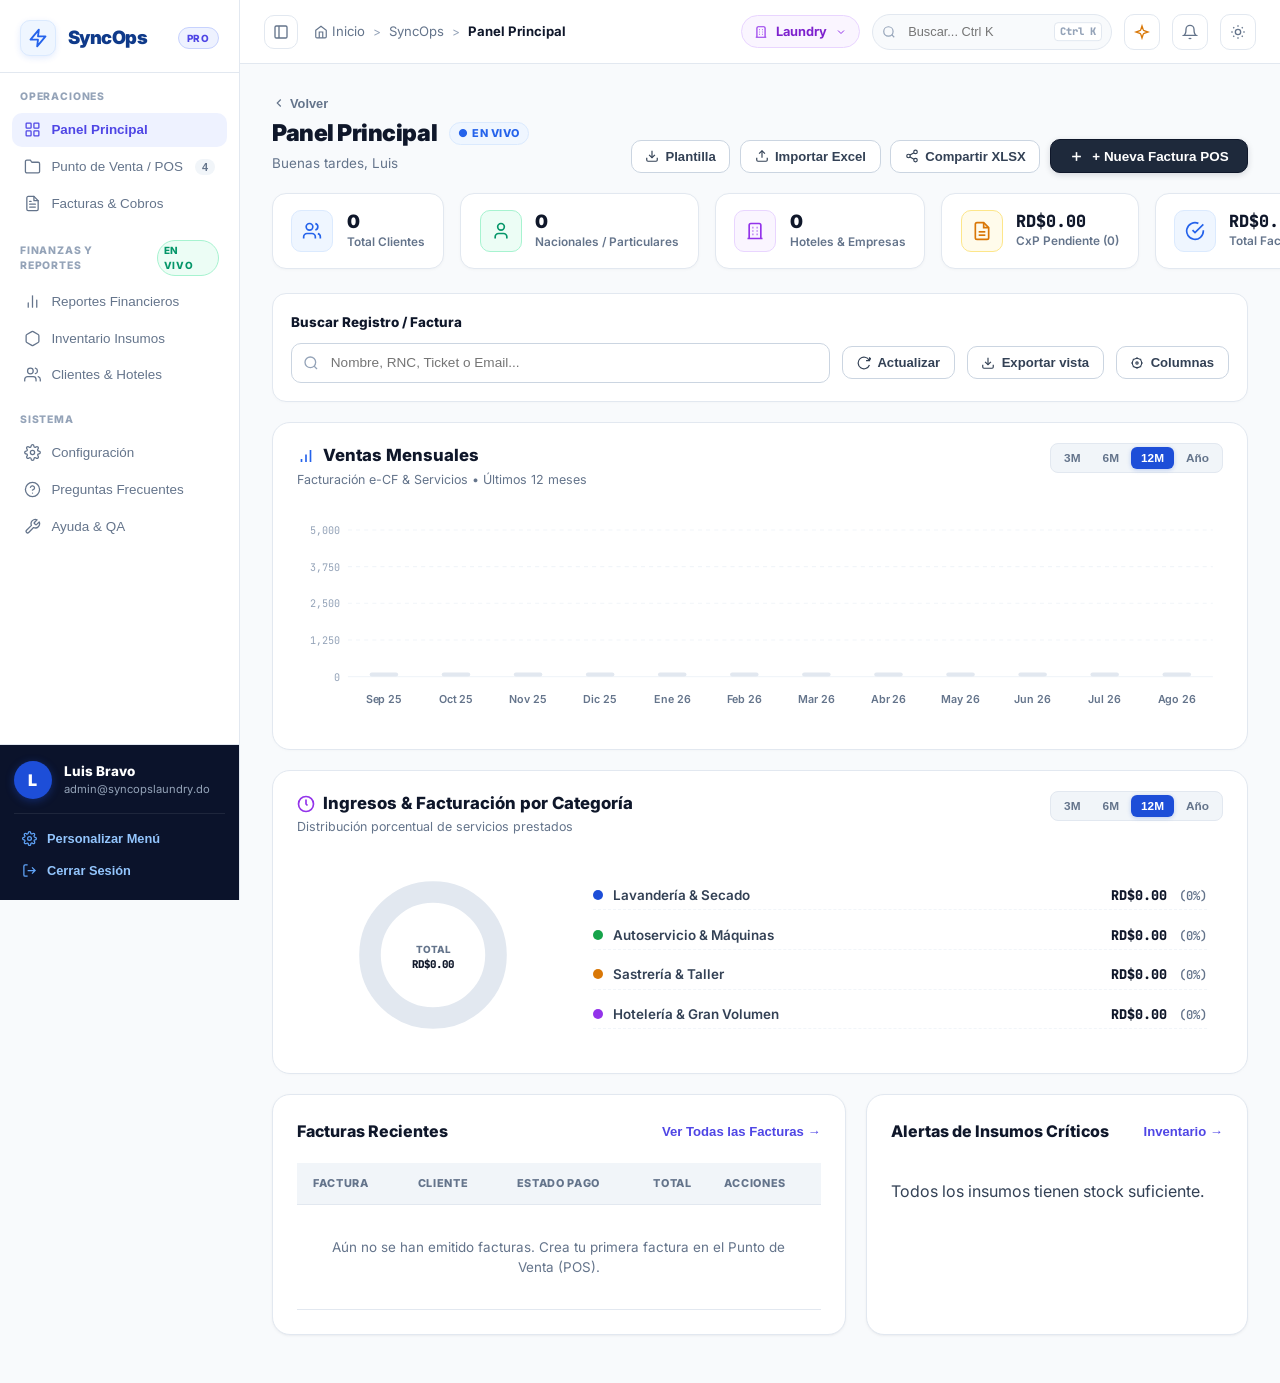
==== commit 2cf6d63b: "feat: Style Volver al Panel button and add Fortexa ERP workflow sub-navigation bars across all modul" ====
--- a/index.html
+++ b/index.html
@@ -414,9 +414,9 @@
         <!-- CABECERA FORTEXA ERP POS -->
         <div class="fortexa-page-header">
           <div class="fortexa-header-left">
-            <button class="btn-fortexa-back" onclick="switchSection('dashboard', document.querySelectorAll('.nav-item')[0])">
+            <button type="button" class="btn-fortexa-back" onclick="switchSection('dashboard', document.querySelectorAll('.nav-item')[0])">
               <svg width="14" height="14" viewBox="0 0 24 24" fill="none" stroke="currentColor" stroke-width="2.5"><path d="m15 18-6-6 6-6"/></svg>
-              <span>Volver al Panel</span>
+              <span>Volver al Panel Principal</span>
             </button>
             <div class="fortexa-title-row">
               <h2 class="fortexa-title">Punto de Venta &amp; Emisión POS</h2>
@@ -425,19 +425,43 @@
             <p class="fortexa-subtitle">Terminal POS 01 • Facturación rápida de prendas, máquinas y autoservicio</p>
           </div>
           <div class="fortexa-actions-group">
-            <button class="btn-fortexa-outline" onclick="resetPosOrder()" title="Limpiar orden">
+            <button type="button" class="btn-fortexa-outline" onclick="resetPosOrder()" title="Limpiar orden">
               <svg width="14" height="14" viewBox="0 0 24 24" fill="none" stroke="currentColor" stroke-width="2"><path d="M3 12a9 9 0 1 0 9-9 9.75 9.75 0 0 0-6.74 2.74L3 8"/><path d="M3 3v5h5"/></svg>
               <span>Reiniciar Orden</span>
             </button>
-            <button class="btn-fortexa-outline" onclick="openNewClientModal()" title="Registrar nuevo cliente">
+            <button type="button" class="btn-fortexa-outline" onclick="openNewClientModal()" title="Registrar nuevo cliente">
               <svg width="14" height="14" viewBox="0 0 24 24" fill="none" stroke="currentColor" stroke-width="2"><path d="M16 21v-2a4 4 0 0 0-4-4H6a4 4 0 0 0-4 4v2"/><circle cx="9" cy="7" r="4"/><line x1="19" y1="8" x2="19" y2="14"/><line x1="22" y1="11" x2="16" y2="11"/></svg>
               <span>+ Registrar Cliente</span>
             </button>
-            <button class="btn-fortexa-outline" onclick="testEpsonT20II()" title="Prueba de impresión TM-T20II">
+            <button type="button" class="btn-fortexa-outline" onclick="testEpsonT20II()" title="Prueba de impresión TM-T20II">
               <svg width="14" height="14" viewBox="0 0 24 24" fill="none" stroke="currentColor" stroke-width="2"><polyline points="6 9 6 2 18 2 18 9"/><path d="M6 18H4a2 2 0 0 1-2-2v-5a2 2 0 0 1 2-2h16a2 2 0 0 1 2 2v5a2 2 0 0 1-2 2h-2"/><rect width="12" height="8" x="6" y="14"/></svg>
               <span>Probar TM-T20II</span>
             </button>
           </div>
+        </div>
+
+        <!-- BARRA DE MINI SECCIONES Y FLUJO DE PROCESO (POS) -->
+        <div class="fortexa-subnav-bar">
+          <button type="button" class="fortexa-subnav-btn active" onclick="switchPosSubTab('emision', this)">
+            <svg viewBox="0 0 24 24" fill="none" stroke="currentColor" stroke-width="2"><path d="M6 2 3 6v14a2 2 0 0 0 2 2h14a2 2 0 0 0 2-2V6l-3-4Z"/><path d="M3 6h18"/><path d="M16 10a4 4 0 0 1-8 0"/></svg>
+            <span>1. Emisión Rápida &amp; POS</span>
+            <span class="fortexa-subnav-badge">Principal</span>
+          </button>
+          <button type="button" class="fortexa-subnav-btn" onclick="switchPosSubTab('autoservicio', this)">
+            <svg viewBox="0 0 24 24" fill="none" stroke="currentColor" stroke-width="2"><rect width="18" height="20" x="3" y="2" rx="2"/><circle cx="12" cy="13" r="5"/><path d="M12 18a5 5 0 0 0 5-5"/></svg>
+            <span>2. Autoservicio &amp; Máquinas</span>
+            <span class="fortexa-subnav-badge">Fichas</span>
+          </button>
+          <button type="button" class="fortexa-subnav-btn" onclick="switchPosSubTab('sastreria', this)">
+            <svg viewBox="0 0 24 24" fill="none" stroke="currentColor" stroke-width="2"><circle cx="6" cy="6" r="3"/><circle cx="6" cy="18" r="3"/><line x1="20" y1="4" x2="8.12" y2="15.88"/><line x1="14.47" y1="14.48" x2="20" y2="20"/><line x1="8.12" y1="8.12" x2="12" y2="12"/></svg>
+            <span>3. Sastrería &amp; Taller</span>
+            <span class="fortexa-subnav-badge">Medidas</span>
+          </button>
+          <button type="button" class="fortexa-subnav-btn" onclick="switchPosSubTab('entrega', this)">
+            <svg viewBox="0 0 24 24" fill="none" stroke="currentColor" stroke-width="2"><circle cx="12" cy="12" r="10"/><polyline points="12 6 12 12 14 14"/></svg>
+            <span>4. Entrega &amp; Retiro de Prendas</span>
+            <span class="fortexa-subnav-badge">Despacho</span>
+          </button>
         </div>
 
         <div class="pos-layout">
@@ -651,29 +675,48 @@
       <section id="section-facturacion" class="content-section">
         <!-- HEADER DE PÁGINA FORTEXA -->
         <div class="fortexa-page-header">
-          <div>
-            <button class="btn-back-link" onclick="switchSection('dashboard', document.querySelectorAll('.nav-item')[0])">
-              <svg width="14" height="14" viewBox="0 0 24 24" fill="none" stroke="currentColor" stroke-width="2"><path d="m15 18-6-6 6-6"/></svg>
-              <span>Volver al Panel</span>
-            </button>
-            <div class="fortexa-title-box">
+          <div class="fortexa-header-left">
+            <button type="button" class="btn-fortexa-back" onclick="switchSection('dashboard', document.querySelectorAll('.nav-item')[0])">
+              <svg width="14" height="14" viewBox="0 0 24 24" fill="none" stroke="currentColor" stroke-width="2.5"><path d="m15 18-6-6 6-6"/></svg>
+              <span>Volver al Panel Principal</span>
+            </button>
+            <div class="fortexa-title-row">
               <h1 class="fortexa-title">Historial de Facturas &amp; Cobros</h1>
-              <span class="badge-live-pill"><span style="color: #2563EB;">●</span> EN VIVO</span>
-            </div>
-            <p class="fortexa-sub">Monitorea facturas emitidas, saldos pendientes y cobros registrados</p>
+              <span class="badge-live-pill">((•)) EN VIVO</span>
+            </div>
+            <p class="fortexa-subtitle">Monitorea facturas emitidas, saldos pendientes y cobros registrados</p>
           </div>
 
           <!-- BOTONES DE ACCIÓN FORTEXA ERP -->
           <div class="fortexa-actions-group">
-            <button class="btn-fortexa-outline" onclick="exportToExcel('facturas')" title="Exportar reporte de facturas">
+            <button type="button" class="btn-fortexa-outline" onclick="exportToExcel('facturas')" title="Exportar reporte de facturas">
               <svg width="14" height="14" viewBox="0 0 24 24" fill="none" stroke="currentColor" stroke-width="2"><path d="M14 2H6a2 2 0 0 0-2 2v16a2 2 0 0 0 2 2h12a2 2 0 0 0 2-2V8z"/><polyline points="14 2 14 8 20 8"/><line x1="12" y1="18" x2="12" y2="12"/><line x1="9" y1="15" x2="15" y2="15"/></svg>
               <span>Exportar Excel</span>
             </button>
-            <button class="btn-fortexa-primary" onclick="switchSection('pos', document.querySelectorAll('.nav-item')[1])">
+            <button type="button" class="btn-fortexa-primary" onclick="switchSection('pos', document.querySelectorAll('.nav-item')[1])">
               <svg width="15" height="15" viewBox="0 0 24 24" fill="none" stroke="currentColor" stroke-width="2.5"><line x1="12" y1="5" x2="12" y2="19"/><line x1="5" y1="12" x2="19" y2="12"/></svg>
               <span>+ Nueva Factura POS</span>
             </button>
           </div>
+        </div>
+
+        <!-- BARRA DE MINI SECCIONES Y FLUJO DE FACTURACIÓN (FORTEXA ERP) -->
+        <div class="fortexa-subnav-bar">
+          <button type="button" class="fortexa-subnav-btn active" onclick="setFacturacionFilter('todas', this)" id="tabFilterTodas">
+            <svg viewBox="0 0 24 24" fill="none" stroke="currentColor" stroke-width="2"><path d="M14 2H6a2 2 0 0 0-2 2v16a2 2 0 0 0 2 2h12a2 2 0 0 0 2-2V8z"/></svg>
+            <span>Todas las Facturas</span>
+            <span class="fortexa-subnav-badge" id="countFactTodas">0</span>
+          </button>
+          <button type="button" class="fortexa-subnav-btn" onclick="setFacturacionFilter('pendientes', this)" id="tabFilterPendientes">
+            <svg viewBox="0 0 24 24" fill="none" stroke="currentColor" stroke-width="2"><circle cx="12" cy="12" r="10"/><line x1="12" y1="8" x2="12" y2="12"/><line x1="12" y1="16" x2="12.01" y2="16"/></svg>
+            <span>Saldos Pendientes (CxC)</span>
+            <span class="fortexa-subnav-badge" id="countFactPendientes" style="color: #E11D48; background: #FFE4E6;">0</span>
+          </button>
+          <button type="button" class="fortexa-subnav-btn" onclick="setFacturacionFilter('pagadas', this)" id="tabFilterPagadas">
+            <svg viewBox="0 0 24 24" fill="none" stroke="currentColor" stroke-width="2"><polyline points="20 6 9 17 4 12"/></svg>
+            <span>Facturas Pagadas</span>
+            <span class="fortexa-subnav-badge" id="countFactPagadas" style="color: #059669; background: #ECFDF5;">0</span>
+          </button>
         </div>
 
         <!-- TARJETA DE BÚSQUEDA Y FILTRADO FORTEXA ERP -->
@@ -684,7 +727,7 @@
               <svg class="fortexa-filter-icon" width="16" height="16" viewBox="0 0 24 24" fill="none" stroke="currentColor" stroke-width="2"><circle cx="11" cy="11" r="8"/><line x1="21" y1="21" x2="16.65" y2="16.65"/></svg>
               <input type="text" id="facturacionSearchInput" class="fortexa-filter-input" placeholder="Buscar factura, cliente, teléfono..." oninput="filterFacturacion(this.value)" />
             </div>
-            <button class="btn-fortexa-outline" onclick="renderFacturacion()" title="Actualizar">
+            <button type="button" class="btn-fortexa-outline" onclick="renderFacturacion()" title="Actualizar">
               <svg width="14" height="14" viewBox="0 0 24 24" fill="none" stroke="currentColor" stroke-width="2"><path d="M21.5 2v6h-6M21.34 15.57a10 10 0 1 1-.57-8.38l5.67-5.67"/></svg>
               <span>Actualizar</span>
             </button>
@@ -694,16 +737,9 @@
         <div class="card" style="border-radius: var(--r-lg); border: 1px solid var(--border);">
           <div class="card-header" style="border-bottom: 1px solid var(--border); padding-bottom: .85rem;">
             <div>
-              <h3 style="font-size: 1.1rem; font-weight: 800; color: #0F172A;">Registro de Comprobantes Emitidos</h3>
-              <p style="font-size: .78rem; color: var(--text-muted); margin-top: 2px;">Visualiza y edita facturas con el botón de lápiz ✏️</p>
-            </div>
-          </div>
-
-          <!-- Filtro de Estados de Factura -->
-          <div class="catalog-tabs" style="margin-bottom: 1.25rem;">
-            <button class="catalog-tab active" onclick="setFacturacionFilter('todas', this)" id="tabFilterTodas">Todas (<span id="countFactTodas">0</span>)</button>
-            <button class="catalog-tab" onclick="setFacturacionFilter('pagadas', this)" id="tabFilterPagadas">Pagadas (<span id="countFactPagadas">0</span>)</button>
-            <button class="catalog-tab" onclick="setFacturacionFilter('pendientes', this)" id="tabFilterPendientes">Pendientes de Pago (<span id="countFactPendientes">0</span>)</button>
+              <h3 style="font-size: 1.05rem; font-weight: 800; color: #0F172A;">Registro de Comprobantes Emitidos</h3>
+              <p style="font-size: .76rem; color: #64748B; margin-top: 2px;">Visualiza y edita facturas con el botón de lápiz ✏️</p>
+            </div>
           </div>
 
           <div class="table-responsive">
@@ -733,29 +769,45 @@
         
         <!-- HEADER DE PÁGINA FORTEXA -->
         <div class="fortexa-page-header">
-          <div>
-            <button class="btn-back-link" onclick="switchSection('dashboard', document.querySelectorAll('.nav-item')[0])">
-              <svg width="14" height="14" viewBox="0 0 24 24" fill="none" stroke="currentColor" stroke-width="2"><path d="m15 18-6-6 6-6"/></svg>
-              <span>Volver al Panel</span>
-            </button>
-            <div class="fortexa-title-box">
+          <div class="fortexa-header-left">
+            <button type="button" class="btn-fortexa-back" onclick="switchSection('dashboard', document.querySelectorAll('.nav-item')[0])">
+              <svg width="14" height="14" viewBox="0 0 24 24" fill="none" stroke="currentColor" stroke-width="2.5"><path d="m15 18-6-6 6-6"/></svg>
+              <span>Volver al Panel Principal</span>
+            </button>
+            <div class="fortexa-title-row">
               <h1 class="fortexa-title">Reportes Financieros &amp; Ingresos</h1>
-              <span class="badge-live-pill"><span style="color: #2563EB;">●</span> EN VIVO</span>
-            </div>
-            <p class="fortexa-sub">Análisis de facturación, recaudación y exportación formal en PDF y Excel</p>
+              <span class="badge-live-pill">((•)) EN VIVO</span>
+            </div>
+            <p class="fortexa-subtitle">Análisis de facturación, recaudación y exportación formal en PDF y Excel</p>
           </div>
 
           <!-- BOTONES DE ACCIÓN FORTEXA ERP -->
           <div class="fortexa-actions-group">
-            <button class="btn-fortexa-outline" onclick="exportFinancialSummaryExcel()" title="Descargar Excel">
+            <button type="button" class="btn-fortexa-outline" onclick="exportFinancialSummaryExcel()" title="Descargar Excel">
               <svg width="14" height="14" viewBox="0 0 24 24" fill="none" stroke="currentColor" stroke-width="2"><path d="M14 2H6a2 2 0 0 0-2 2v16a2 2 0 0 0 2 2h12a2 2 0 0 0 2-2V8z"/><polyline points="14 2 14 8 20 8"/><line x1="8" y1="13" x2="16" y2="13"/><line x1="8" y1="17" x2="16" y2="17"/></svg>
               <span>Descargar Excel (.xlsx)</span>
             </button>
-            <button class="btn-fortexa-primary" onclick="openPrintFinancialReport()" title="Generar Reporte PDF">
+            <button type="button" class="btn-fortexa-primary" onclick="openPrintFinancialReport()" title="Generar Reporte PDF">
               <svg width="15" height="15" viewBox="0 0 24 24" fill="none" stroke="currentColor" stroke-width="2"><path d="M21 15v4a2 2 0 0 1-2 2H5a2 2 0 0 1-2-2v-4"/><polyline points="7 10 12 15 17 10"/><line x1="12" y1="15" x2="12" y2="3"/></svg>
               <span>Generar Reporte PDF</span>
             </button>
           </div>
+        </div>
+
+        <!-- BARRA DE MINI SECCIONES DE REPORTES (FORTEXA ERP) -->
+        <div class="fortexa-subnav-bar">
+          <button type="button" class="fortexa-subnav-btn active" onclick="switchReportSubTab('resumen', this)">
+            <svg viewBox="0 0 24 24" fill="none" stroke="currentColor" stroke-width="2"><path d="M12 20V10M18 20V4M6 20v-4"/></svg>
+            <span>Resumen Ejecutivo &amp; KPIs</span>
+          </button>
+          <button type="button" class="fortexa-subnav-btn" onclick="switchReportSubTab('caja', this)">
+            <svg viewBox="0 0 24 24" fill="none" stroke="currentColor" stroke-width="2"><rect x="2" y="6" width="20" height="12" rx="2"/><circle cx="12" cy="12" r="2"/></svg>
+            <span>Flujo de Caja Diario</span>
+          </button>
+          <button type="button" class="fortexa-subnav-btn" onclick="switchReportSubTab('servicios', this)">
+            <svg viewBox="0 0 24 24" fill="none" stroke="currentColor" stroke-width="2"><circle cx="12" cy="12" r="10"/><polyline points="12 6 12 12 14 14"/></svg>
+            <span>Rentabilidad por Servicio</span>
+          </button>
         </div>
 
         <!-- 4 KPI Cards de Finanzas Fortexa -->
--- a/styles.css
+++ b/styles.css
@@ -325,9 +325,38 @@
 /* Header de Página Fortexa */
 .fortexa-page-header {
   display: flex; justify-content: space-between; align-items: flex-end;
-  margin-bottom: 1.5rem;
+  margin-bottom: 1.25rem;
 }
 .fortexa-title-box { display: flex; align-items: center; gap: .75rem; margin-bottom: 2px; }
+.fortexa-title-row { display: flex; align-items: center; gap: .75rem; margin-bottom: 2px; }
+.fortexa-subtitle { font-size: .82rem; color: #64748B; margin: 0; }
+
+.btn-fortexa-back {
+  display: inline-flex;
+  align-items: center;
+  gap: 6px;
+  background: transparent;
+  border: none;
+  color: #64748B;
+  font-size: 0.8rem;
+  font-weight: 700;
+  cursor: pointer;
+  padding: 3px 0;
+  margin-bottom: 0.35rem;
+  transition: all var(--ease);
+}
+.btn-fortexa-back:hover {
+  color: #1D4ED8;
+  transform: translateX(-3px);
+}
+.btn-fortexa-back svg {
+  color: #64748B;
+  transition: color var(--ease);
+}
+.btn-fortexa-back:hover svg {
+  color: #1D4ED8;
+}
+
 .btn-back-link {
   display: inline-flex; align-items: center; gap: 4px;
   font-size: .8rem; font-weight: 700; color: var(--text-muted);
@@ -335,8 +364,62 @@
 }
 .btn-back-link:hover { color: #2563EB; }
 
-.fortexa-title { font-size: 1.5rem; font-weight: 900; color: #0F172A; letter-spacing: -.02em; margin: 0; }
+.fortexa-title { font-size: 1.45rem; font-weight: 900; color: #0F172A; letter-spacing: -.02em; margin: 0; }
 .fortexa-sub { font-size: .84rem; color: var(--text-muted); margin: 0; }
+
+/* ================================================================
+   SUB-NAVEGACIÓN DE MINI-SECCIONES Y FLUJO DE PROCESO (FORTEXA ERP)
+   ================================================================ */
+.fortexa-subnav-bar {
+  display: flex;
+  align-items: center;
+  gap: 0.5rem;
+  border-bottom: 1px solid #E2E8F0;
+  margin-bottom: 1.5rem;
+  padding-bottom: 0;
+  overflow-x: auto;
+}
+
+.fortexa-subnav-btn {
+  display: inline-flex;
+  align-items: center;
+  gap: 0.5rem;
+  padding: 0.65rem 1.15rem;
+  background: transparent;
+  border: none;
+  border-bottom: 2px solid transparent;
+  color: #64748B;
+  font-size: 0.84rem;
+  font-weight: 700;
+  cursor: pointer;
+  white-space: nowrap;
+  transition: all var(--ease);
+  margin-bottom: -1px;
+}
+
+.fortexa-subnav-btn:hover {
+  color: #0F172A;
+  border-bottom-color: #CBD5E1;
+}
+
+.fortexa-subnav-btn.active {
+  color: #1D4ED8;
+  border-bottom-color: #1D4ED8;
+  font-weight: 800;
+}
+
+.fortexa-subnav-badge {
+  font-size: 0.68rem;
+  font-weight: 800;
+  padding: 2px 6px;
+  border-radius: 99px;
+  background: #F1F5F9;
+  color: #64748B;
+}
+.fortexa-subnav-btn.active .fortexa-subnav-badge {
+  background: #EFF6FF;
+  color: #1D4ED8;
+}
 
 .badge-live-pill {
   display: inline-flex; align-items: center; gap: 4px;
@@ -707,16 +790,6 @@
 .form-row-3 { display: grid; grid-template-columns: 1.5fr 1fr 0.8fr; gap: .75rem; margin-bottom: .75rem; }
 .form-row-between { display: flex; align-items: center; justify-content: space-between; }
 .checkbox-label { display: inline-flex; align-items: center; gap: .5rem; font-size: .84rem; cursor: pointer; user-select: none; }
-
-/* POS Layout & Steps */
-.pos-layout { display: grid; grid-template-columns: 1.4fr 1fr; gap: 1.25rem; align-items: start; }
-
-.pos-step-card {
-  border-radius: var(--r-xl);
-  box-shadow: 0 1px 3px rgba(0,0,0,0.04), 0 1px 2px rgba(0,0,0,0.02);
-  transition: all var(--ease);
-}
-.pos-step-header {
 /* ================================================================
    MÓDULO POS: ESTILO FORTEXA ERP EXACT MATCH
    ================================================================ */
